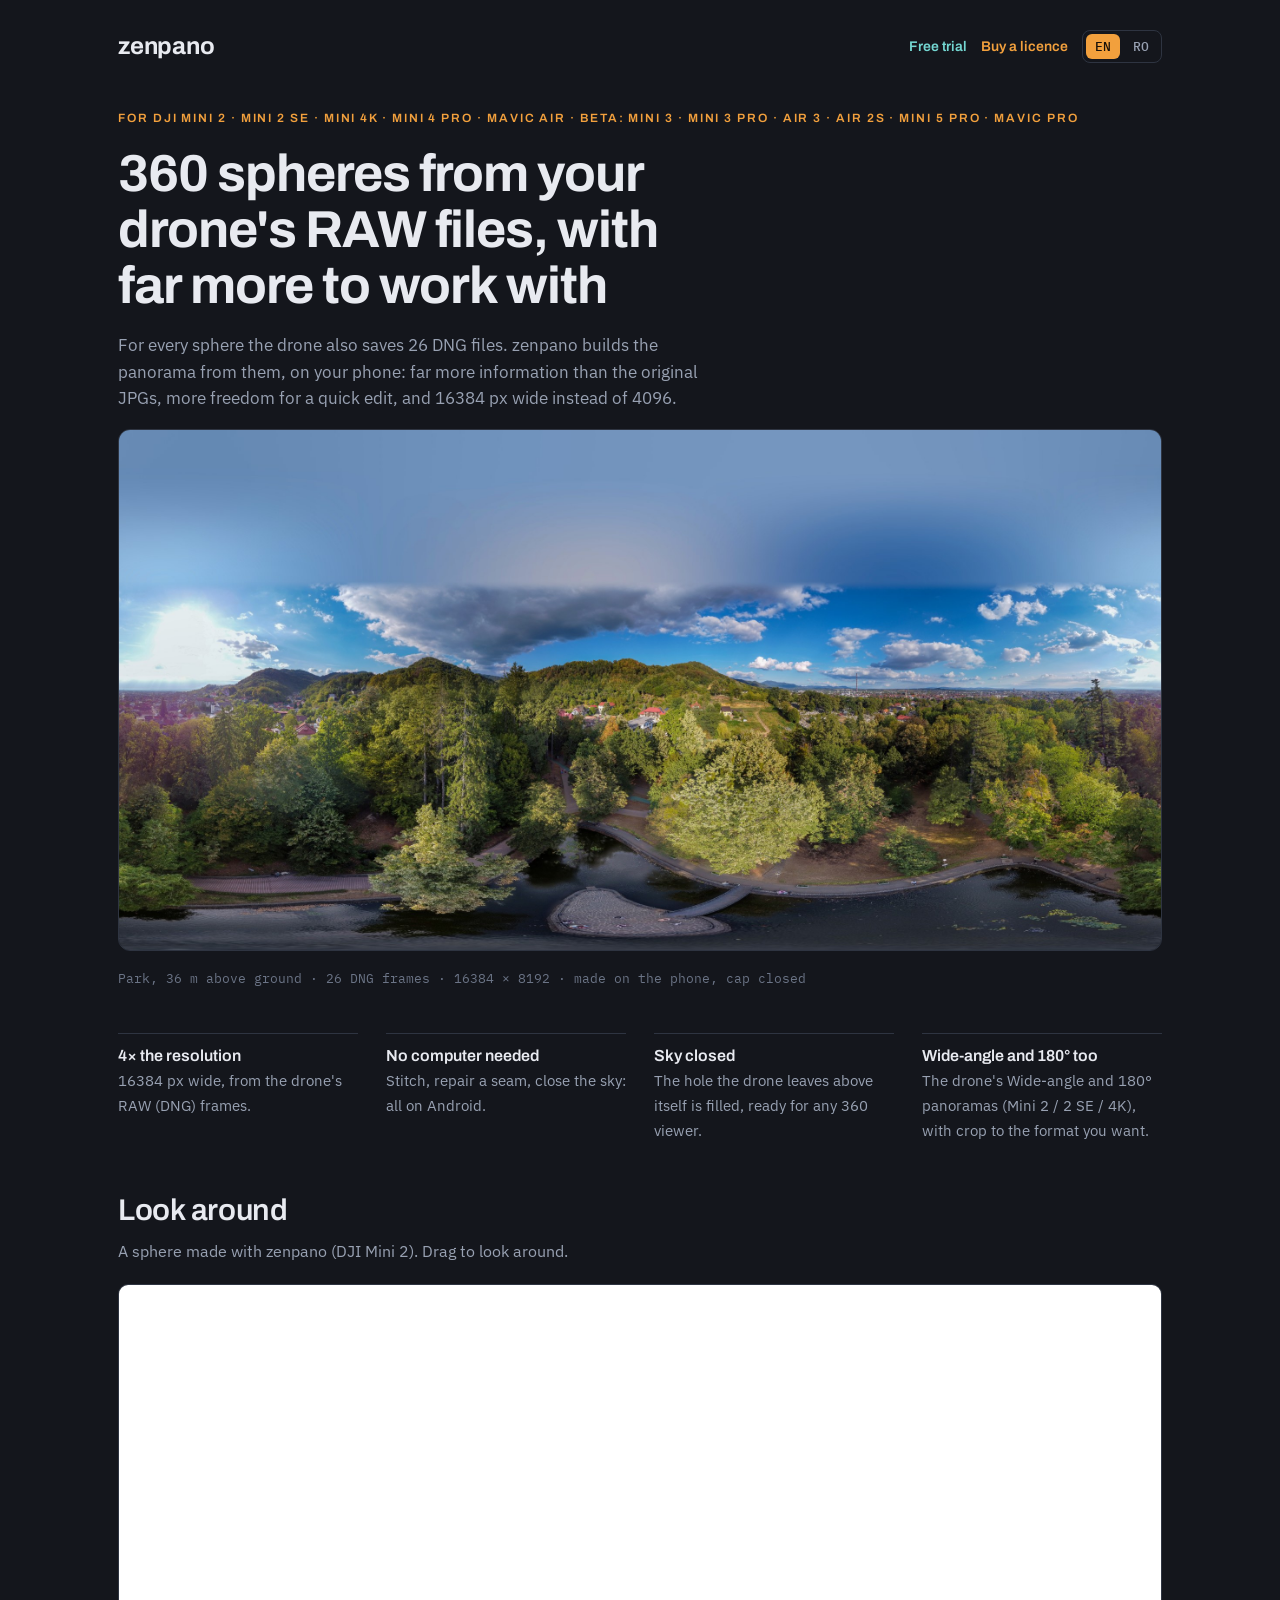
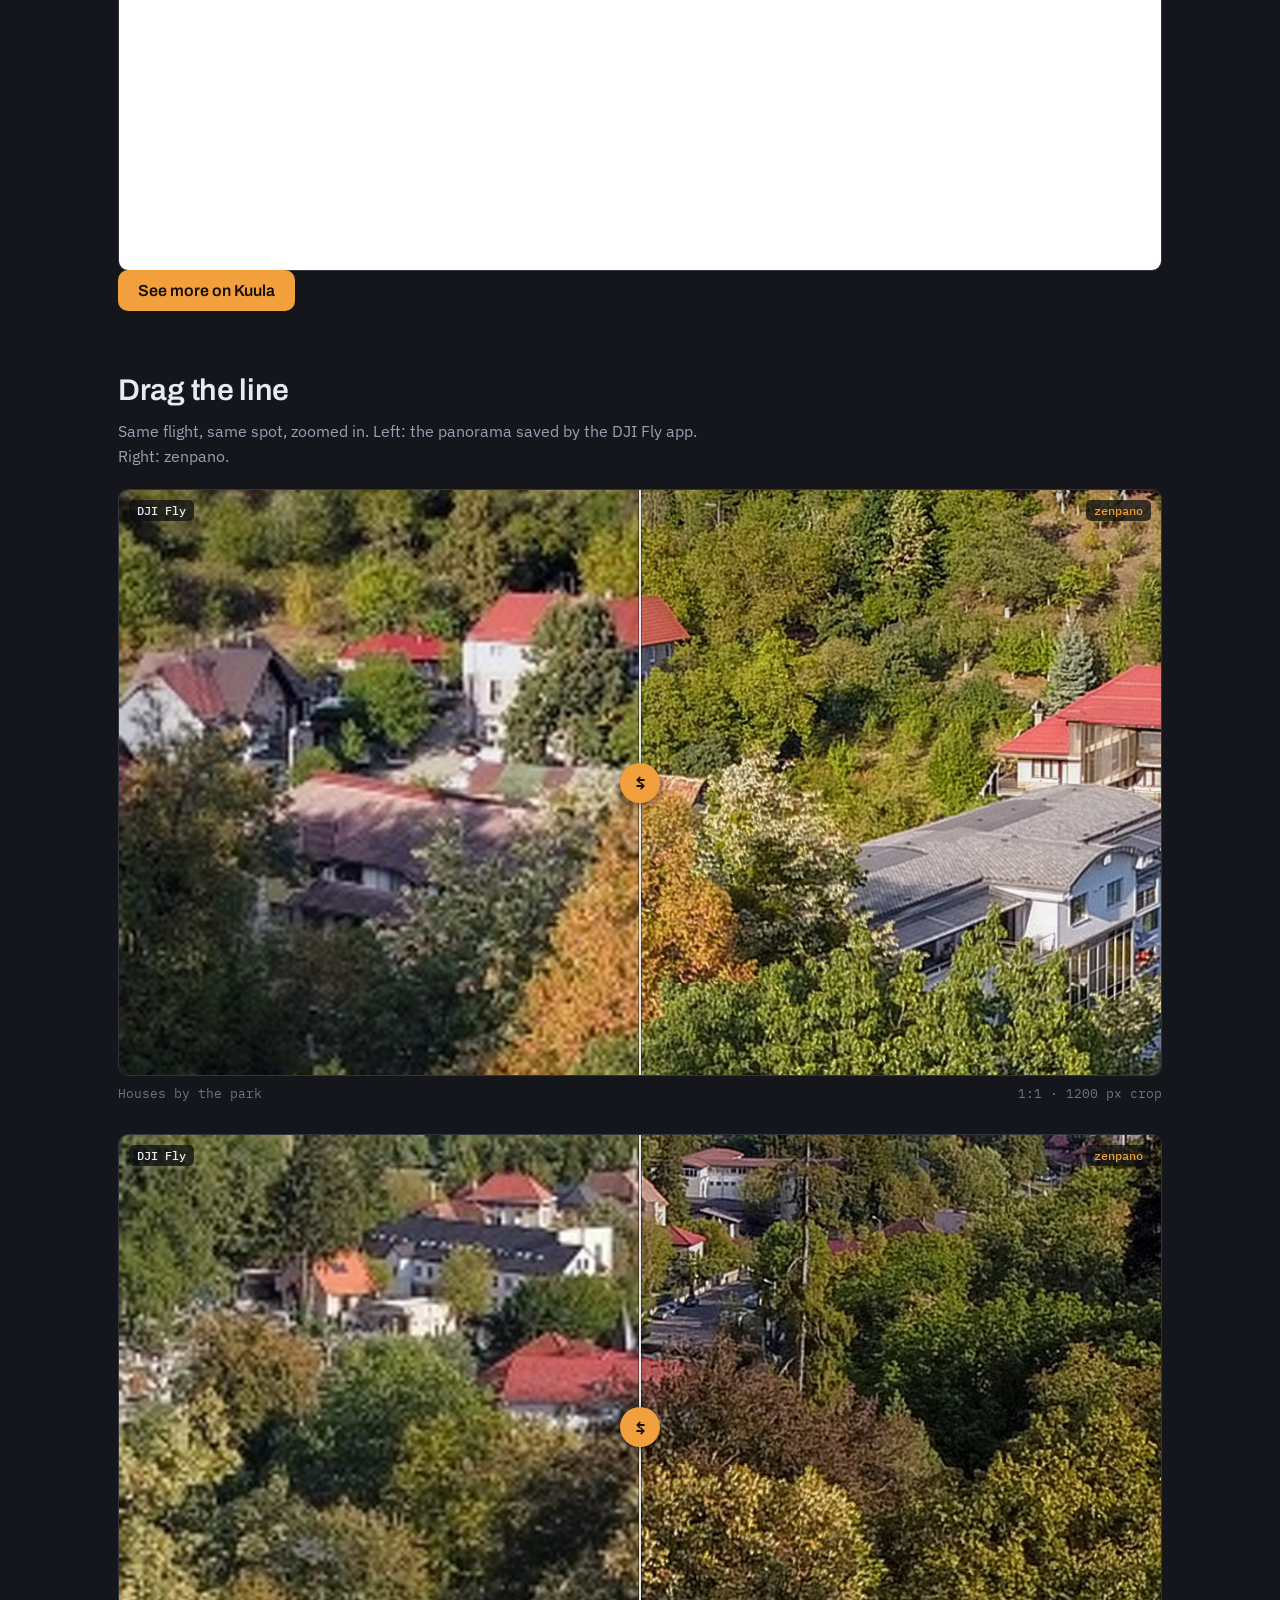
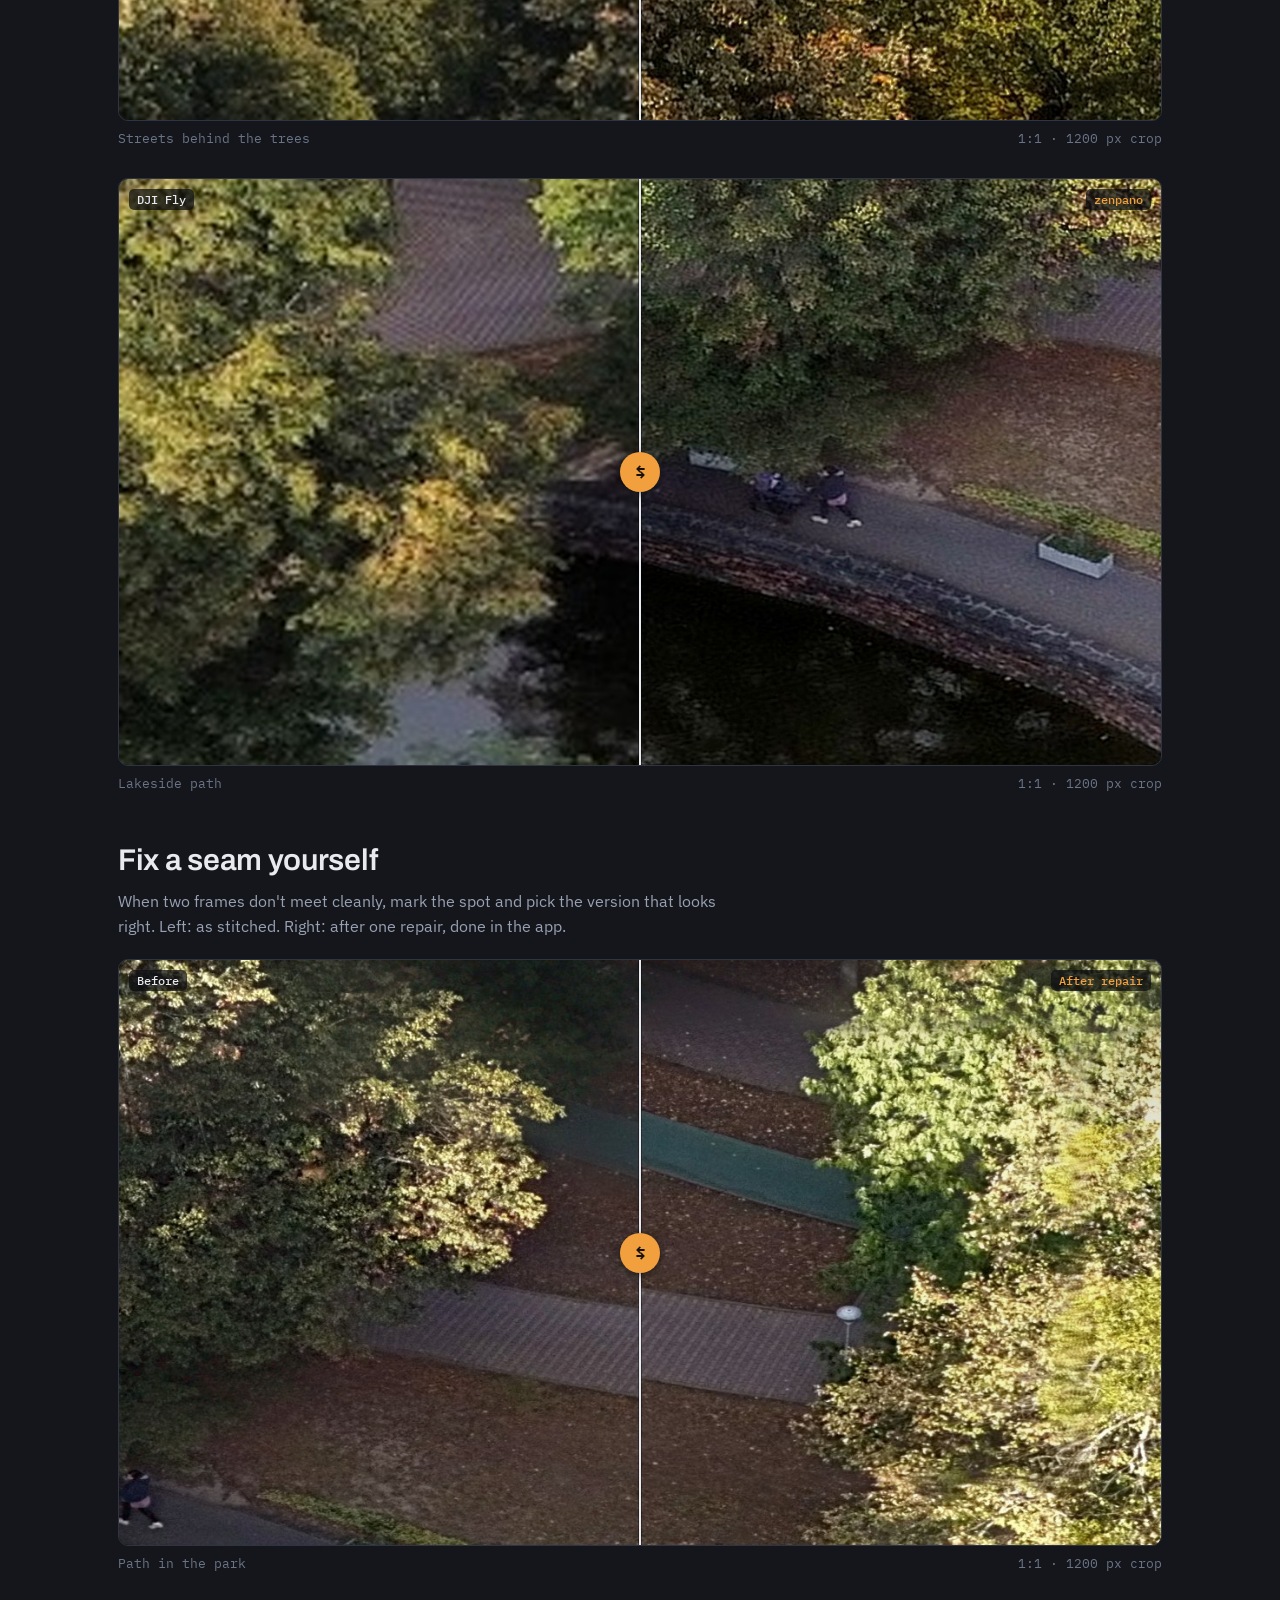
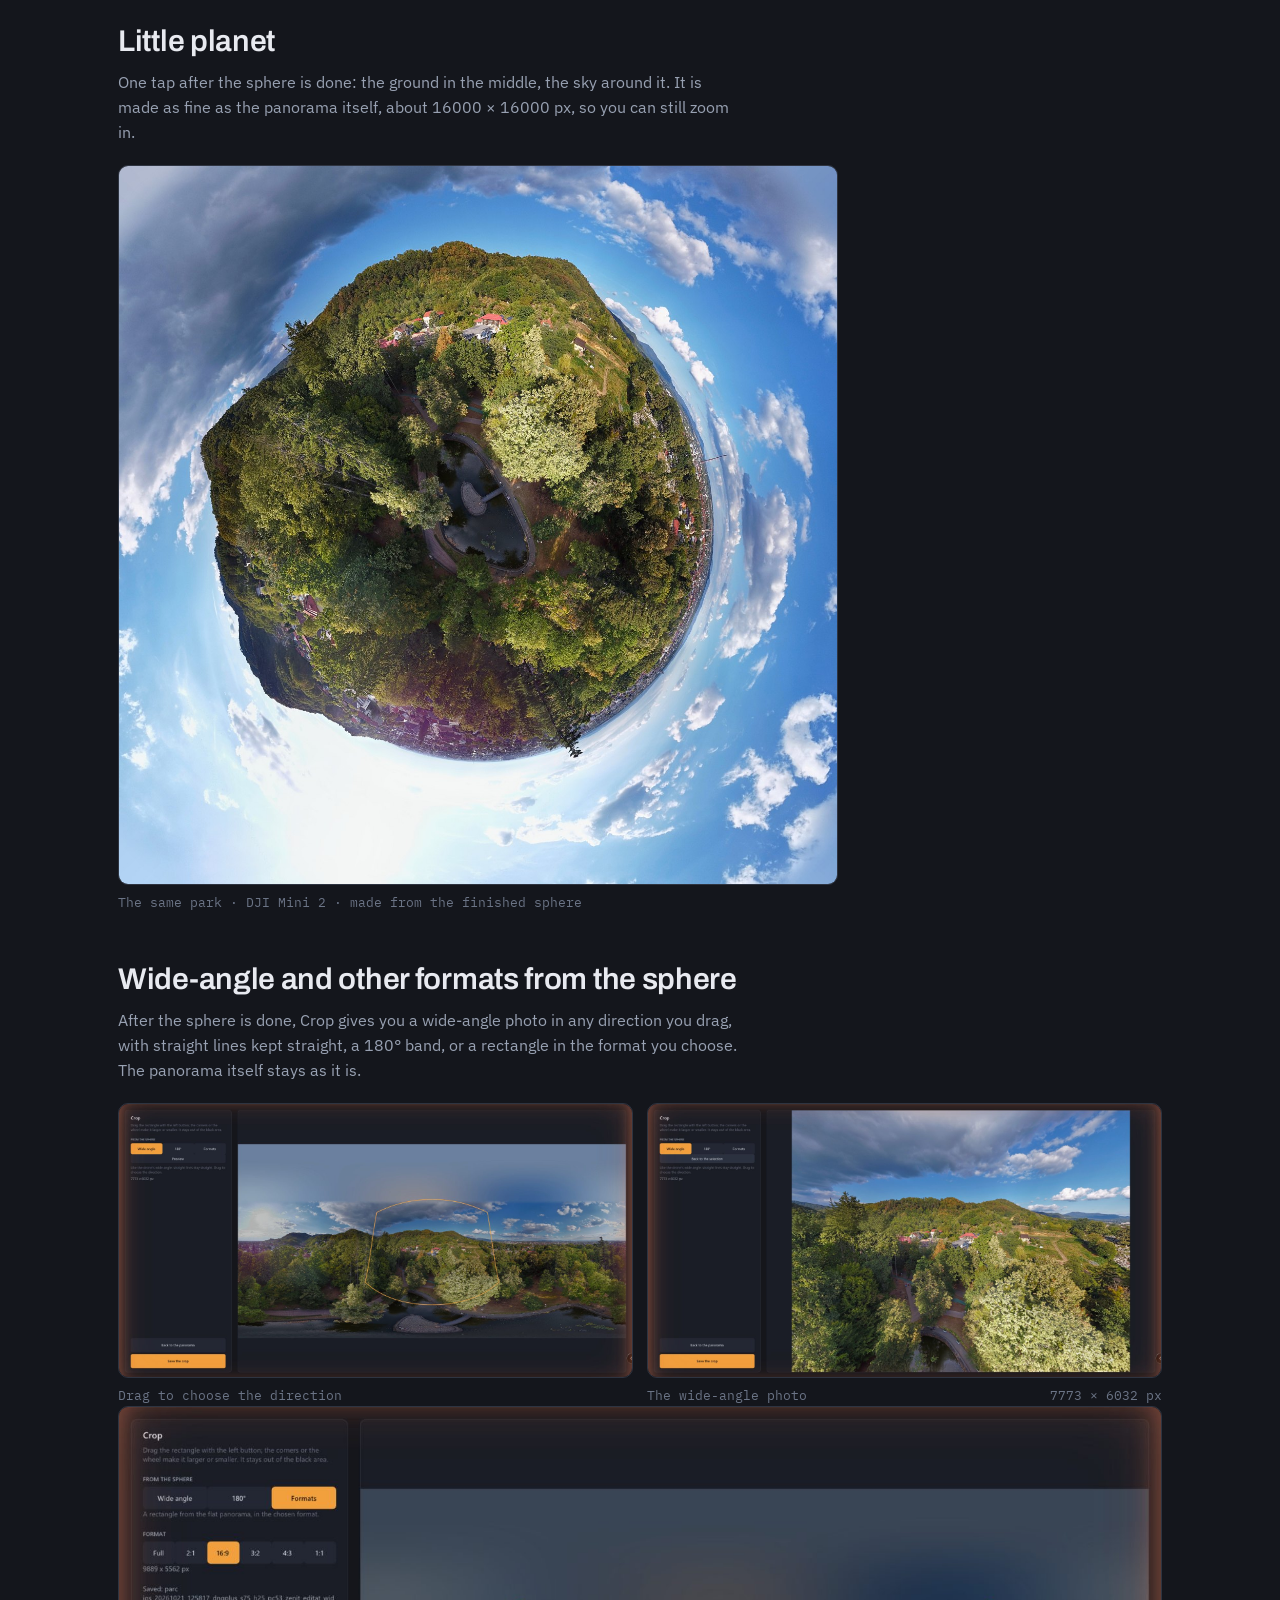
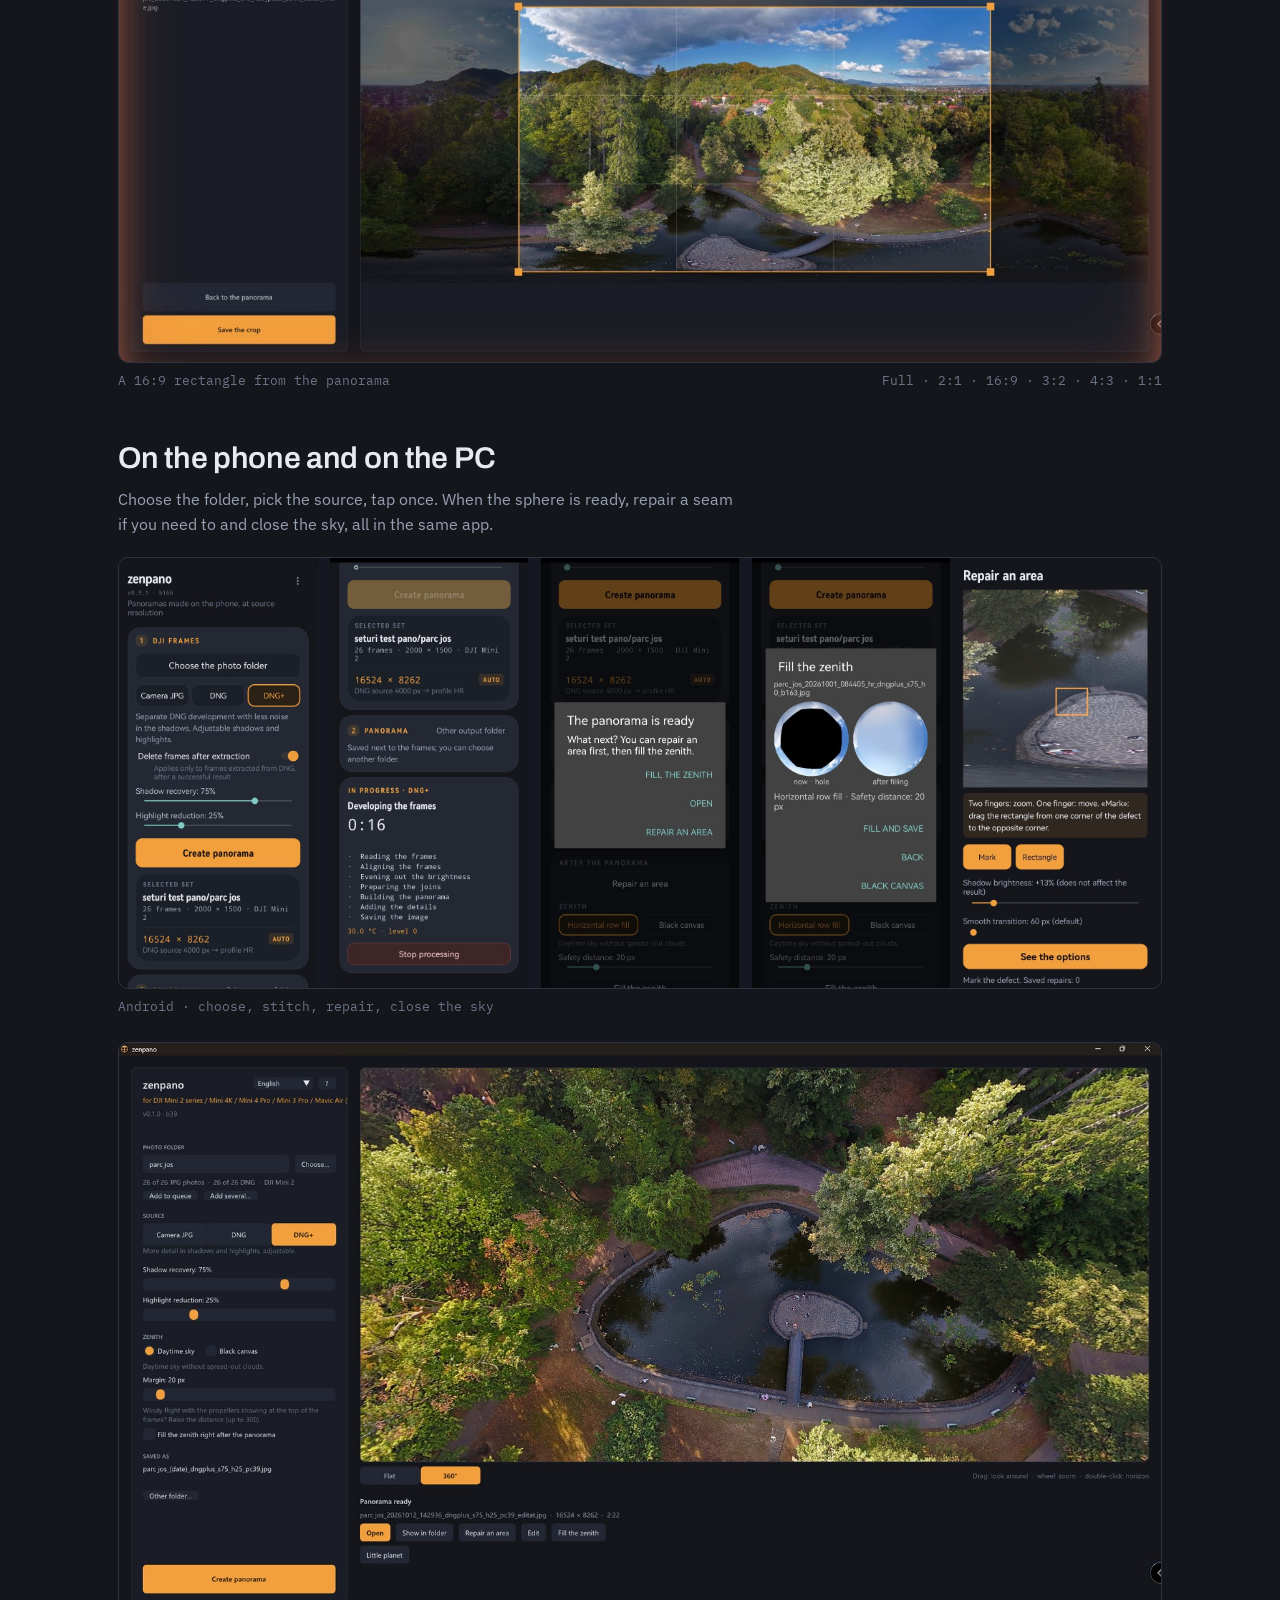
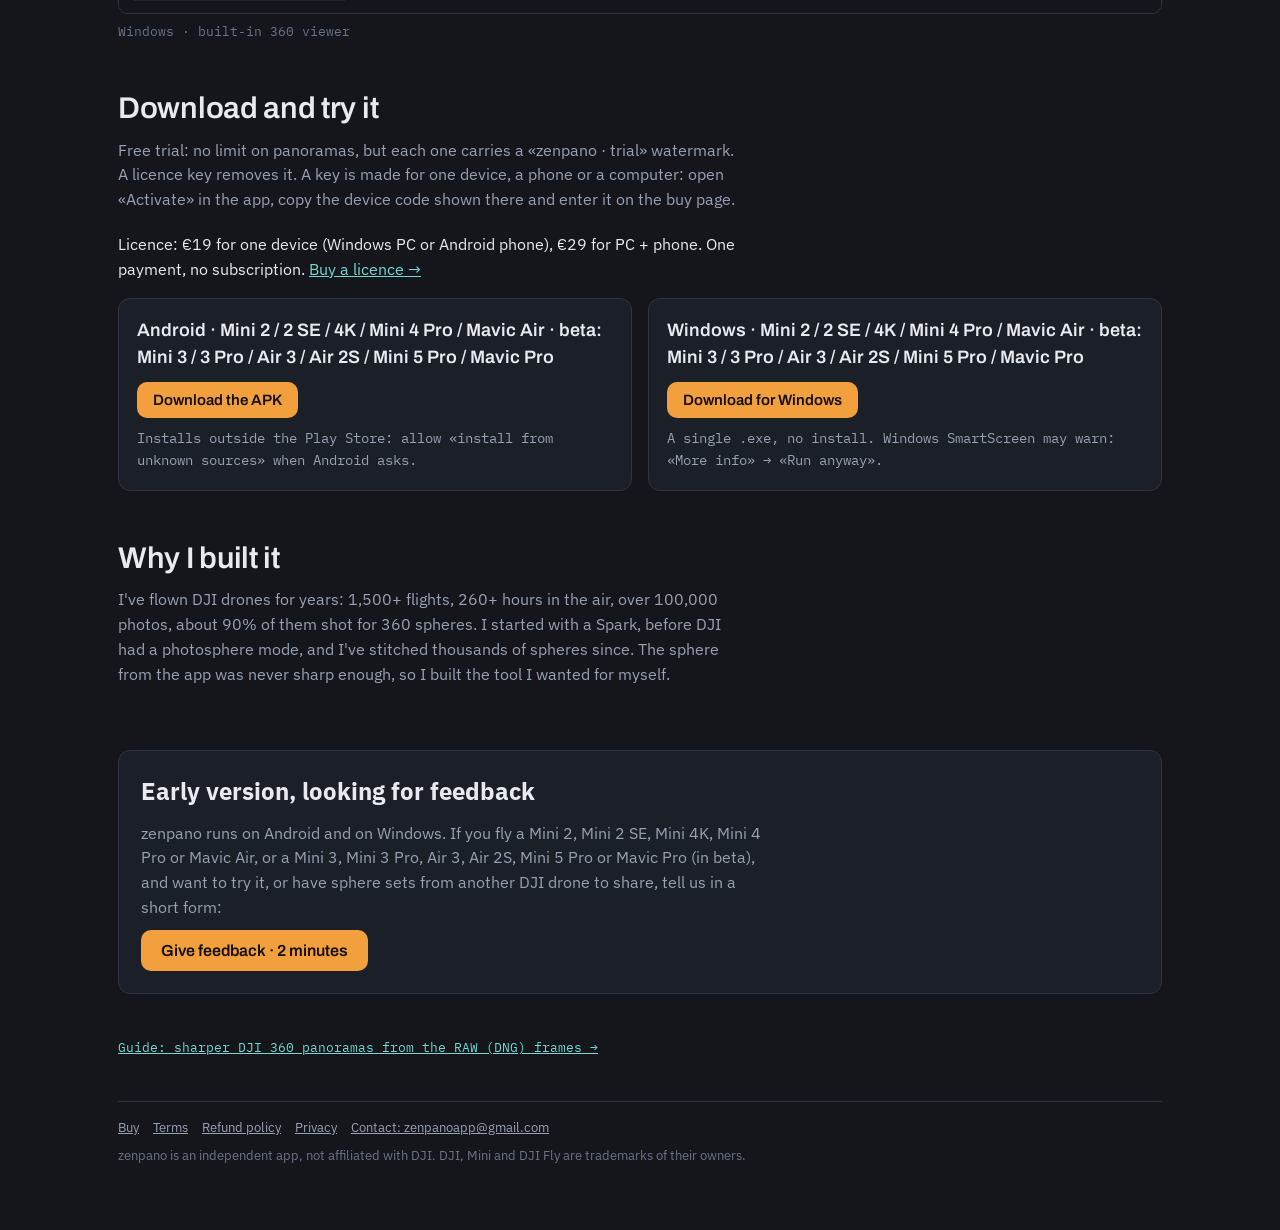
==== index.html @ 8d576c33 "Contact address: zenpanoapp@gmail.com Co-Authored-By: Claude Opus 5.5 <noreply@anthropic.com>" ====
<!doctype html>
<html lang="en">
<head>
<meta charset="utf-8">
<meta name="viewport" content="width=device-width,initial-scale=1">
<meta name="description" content="zenpano: 360 panoramas from DJI Mini 2, Mini 4K, Mini 4 Pro, Mavic Air, Mini 3 Pro, Air 3, Air 2S, Mini 5 Pro and Mavic Pro photos (JPG or RAW DNG), on Android and Windows.">
<title>zenpano · DJI 360 panoramas from RAW (DNG) files, on Android and Windows</title>
<link rel="canonical" href="https://sebip.github.io/zenpano/">
<meta property="og:title" content="zenpano: 360 panoramas from your DJI drone's RAW files">
<meta property="og:description" content="360 panoramas from DJI Mini 2, Mini 4K, Mini 4 Pro, Mavic Air, Mini 3 Pro, Air 3, Air 2S, Mini 5 Pro and Mavic Pro photos (JPG or RAW DNG), on Android and Windows.">
<meta property="og:image" content="https://sebip.github.io/zenpano/img/pano.jpg">
<meta property="og:type" content="website">
<link rel="stylesheet" href="https://fonts.googleapis.com/css2?family=Archivo:wght@500;600;700&family=IBM+Plex+Mono:wght@400;500&family=IBM+Plex+Sans:wght@400;500;600&display=swap">
<style>
  /* Layout: one column, the panorama as the opener, then three drag-to-compare crops; same dusk palette as the app. */
  :root{
    color-scheme: dark;
    --ground:#14161c; --surface:#1b1f27; --line:#2e3441;
    --text:#e8eaf0; --dim:#98a1b2; --faint:#6b7486;
    --accent:#f2a03d; --teal:#74d7d2;
    --display:"Archivo","Helvetica Neue",Arial,sans-serif;
    --ui:"IBM Plex Sans",system-ui,-apple-system,sans-serif;
    --mono:"IBM Plex Mono",ui-monospace,Consolas,monospace;
  }
  *{box-sizing:border-box}
  body{background:var(--ground); color:var(--text); font-family:var(--ui); font-size:16px; line-height:1.55; margin:0}
  .wrap{max-width:1080px; margin:0 auto; padding-inline:18px; padding-block:28px 64px; display:flex; flex-direction:column; gap:44px}
  header{display:flex; align-items:center; justify-content:space-between; gap:12px}
  .brand{font-family:var(--display); font-weight:700; font-size:24px; letter-spacing:-.01em}
  .lang{display:flex; gap:4px; border:1px solid var(--line); border-radius:8px; padding:3px}
  .lang button{background:none; border:0; color:var(--dim); font:500 13px var(--mono); padding:4px 9px; border-radius:6px; cursor:pointer}
  .lang button[aria-pressed="true"]{background:var(--accent); color:#171009}
  .lang button:focus-visible,.cmp:focus-visible{outline:2px solid var(--teal); outline-offset:2px}
  .hright{display:flex; align-items:center; gap:14px}
  .buylink{color:var(--accent); font:600 14px var(--display); text-decoration:none}
  .buylink:hover,.buylink:focus-visible{text-decoration:underline}
  .triallink{color:var(--teal); font:600 14px var(--display); text-decoration:none}
  .triallink:hover,.triallink:focus-visible{text-decoration:underline}
  .price-line{color:var(--text); margin:0 0 16px; max-width:62ch}
  footer nav{display:flex; gap:14px; flex-wrap:wrap; margin-bottom:8px}
  footer nav a{color:var(--dim)}

  .hero{display:flex; flex-direction:column; gap:18px}
  .kicker{font-family:var(--display); font-weight:600; font-size:12px; letter-spacing:.16em; text-transform:uppercase; color:var(--accent)}
  h1{font-family:var(--display); font-weight:700; font-size:clamp(30px,5.2vw,52px); line-height:1.08; letter-spacing:-.02em; margin:0; text-wrap:balance; max-width:20ch}
  .lede{color:var(--dim); font-size:17px; max-width:62ch; margin:0}
  .pano{border-radius:12px; overflow:hidden; border:1px solid var(--line); aspect-ratio:2/1; max-width:100%; background:var(--surface)}
  .pano img{display:block; width:100%; height:100%; object-fit:cover}
  .cap{font-family:var(--mono); font-size:12.5px; color:var(--faint); margin:0}

  .facts{display:grid; grid-template-columns:repeat(auto-fit,minmax(200px,1fr)); gap:14px 28px}
  .fact{border-top:1px solid var(--line); padding-top:10px; min-width:0}
  .fact b{display:block; font-family:var(--display); font-weight:600; font-size:16px}
  .fact span{color:var(--dim); font-size:14.5px}

  section h2{font-family:var(--display); font-weight:600; font-size:clamp(22px,3.2vw,30px); margin:0 0 6px; letter-spacing:-.01em; text-wrap:balance}
  section > p{color:var(--dim); margin:0 0 20px; max-width:62ch}
  .list{display:flex; flex-direction:column; gap:30px}
  figure{margin:0; display:flex; flex-direction:column; gap:8px}

  /* drag-to-compare: zenpano sits on top and is clipped from the left edge to the handle */
  .cmp{position:relative; aspect-ratio:16/9; max-width:100%; border-radius:10px; overflow:hidden; border:1px solid var(--line);
       touch-action:pan-y; user-select:none; cursor:ew-resize; --x:50%}
  .cmp img{position:absolute; inset:0; width:100%; height:100%; object-fit:cover; pointer-events:none}
  .cmp .top{clip-path:inset(0 0 0 var(--x))}
  .cmp .bar{position:absolute; top:0; bottom:0; left:var(--x); width:2px; margin-left:-1px; background:var(--text); box-shadow:0 0 0 1px rgba(0,0,0,.35)}
  .cmp .knob{position:absolute; top:50%; left:var(--x); width:40px; height:40px; margin:-20px 0 0 -20px; border-radius:50%;
             background:var(--accent); color:#171009; display:grid; place-items:center; font:700 15px var(--mono); box-shadow:0 2px 10px rgba(0,0,0,.5)}
  .tag{position:absolute; top:10px; font:500 12px var(--mono); padding:3px 8px; border-radius:5px; background:rgba(12,13,17,.72); color:var(--text)}
  .tag.l{left:10px} .tag.r{right:10px; color:var(--accent)}
  .shots{display:flex; flex-direction:column; gap:26px}
  .shot{display:block; width:100%; max-width:100%; border-radius:10px; border:1px solid var(--line); background:var(--surface)}
  .shot.planet{max-width:min(100%,720px); height:auto; aspect-ratio:1/1}
  .pair{display:grid; grid-template-columns:repeat(auto-fit,minmax(min(100%,340px),1fr)); gap:14px}
  .pair figure{min-width:0}
  .shot.crop{height:auto}
  figcaption{display:flex; justify-content:space-between; gap:12px; flex-wrap:wrap; font-family:var(--mono); font-size:12.5px; color:var(--faint)}

  .cta{border:1px solid var(--line); border-radius:12px; padding:22px; display:flex; flex-direction:column; gap:10px; background:var(--surface)}
  .cta h2{margin:0}
  .kframe{width:100%; aspect-ratio:16/9; border:1px solid var(--line); border-radius:10px; background:var(--surface)}
  .dl{display:grid; grid-template-columns:repeat(auto-fit,minmax(230px,1fr)); gap:16px; margin-top:4px}
  .dlcard{border:1px solid var(--line); border-radius:12px; padding:18px; background:var(--surface); display:flex; flex-direction:column; gap:10px; min-width:0}
  .dlcard h3{font-family:var(--display); font-weight:600; font-size:18px; margin:0}
  .dlcard p{margin:0; color:var(--dim); font-size:14px}
  .dlcard .btn{font-size:15px; padding:10px 16px}
  .warn{color:var(--faint); font-size:12.5px; font-family:var(--mono)}
  .cta p{margin:0; color:var(--dim); max-width:62ch}
  .btn{align-self:flex-start; background:var(--accent); color:#171009; font:600 16px var(--display); text-decoration:none; padding:12px 20px; border-radius:10px}
  .btn:focus-visible{outline:2px solid var(--teal); outline-offset:2px}
  footer{color:var(--faint); font-size:13px; border-top:1px solid var(--line); padding-top:16px}
  @media (prefers-reduced-motion:no-preference){ .cmp .bar,.cmp .knob,.cmp .top{transition:none} }
</style>
</head>
<body>

<div class="wrap">
  <header>
    <div class="brand">zenpano</div>
    <div class="hright">
      <a class="triallink" href="#download" data-t="ntrial">Free trial</a>
      <a class="buylink" href="buy.html" data-t="nbuy">Buy a licence</a>
      <div class="lang" role="group" aria-label="Language">
        <button type="button" id="lang-en" data-lang="en" aria-pressed="true">EN</button>
        <button type="button" id="lang-ro" data-lang="ro" aria-pressed="false">RO</button>
      </div>
    </div>
  </header>

  <div class="hero">
    <div class="kicker" data-t="kicker">For DJI Mini 2 · Mini 2 SE · Mini 4K · Mini 4 Pro · Mavic Air · beta: Mini 3 · Mini 3 Pro · Air 3 · Air 2S · Mini 5 Pro · Mavic Pro</div>
    <h1 data-t="h1">360 spheres from your drone's RAW files, with far more to work with</h1>
    <p class="lede" data-t="lede">For every sphere the drone also saves 26 DNG files. zenpano builds the panorama from them, on your phone: far more information than the original JPGs, more freedom for a quick edit, and 16384 px wide instead of 4096.</p>
    <div class="pano"><img src="img/pano.jpg" alt="360 panorama of a park with a lake, taken at 36 m, sky closed above"></div>
    <p class="cap" data-t="cap1">Park, 36 m above ground · 26 DNG frames · 16384 × 8192 · made on the phone, cap closed</p>
  </div>

  <div class="facts">
    <div class="fact"><b data-t="f1h">4× the resolution</b><span data-t="f1">16384 px wide, from the drone's RAW (DNG) frames.</span></div>
    <div class="fact"><b data-t="f2h">No computer needed</b><span data-t="f2">Stitch, repair a seam, close the sky: all on Android.</span></div>
    <div class="fact"><b data-t="f3h">Sky closed</b><span data-t="f3">The hole the drone leaves above itself is filled, ready for any 360 viewer.</span></div>
    <div class="fact"><b data-t="f4h">Wide-angle and 180° too</b><span data-t="f4">The drone's Wide-angle and 180° panoramas (Mini 2 / 2 SE / 4K), with crop to the format you want.</span></div>
  </div>

  <section id="look">
    <h2 data-t="kh">Look around</h2>
    <p data-t="kp">A sphere made with zenpano (DJI Mini 2). Drag to look around.</p>
    <iframe class="kframe" src="https://kuula.co/share/L8CmS" title="zenpano sphere on Kuula" loading="lazy" allow="fullscreen; accelerometer; gyroscope; xr-spatial-tracking" allowfullscreen></iframe>
    <p><a class="btn" href="https://kuula.co/profile/Zenpano" target="_blank" rel="noopener" data-t="kb">See more on Kuula</a></p>
  </section>

  <section>
    <h2 data-t="h2">Drag the line</h2>
    <p data-t="p2">Same flight, same spot, zoomed in. Left: the panorama saved by the DJI Fly app. Right: zenpano.</p>
    <div class="list">
      <figure>
        <div class="cmp" tabindex="0" role="slider" aria-label="Compare: houses" aria-valuemin="0" aria-valuemax="100" aria-valuenow="50">
          <img src="img/case_fly.jpg" alt="Houses by the park in the DJI Fly panorama, soft when zoomed">
          <img class="top" src="img/case_zen.jpg" alt="The same houses in zenpano, roof tiles and windows sharp">
          <span class="tag l">DJI Fly</span><span class="tag r">zenpano</span>
          <div class="bar"></div><div class="knob">⇆</div>
        </div>
        <figcaption><span data-t="c1">Houses by the park</span><span>1:1 · 1200 px crop</span></figcaption>
      </figure>
      <figure>
        <div class="cmp" tabindex="0" role="slider" aria-label="Compare: town" aria-valuemin="0" aria-valuemax="100" aria-valuenow="50">
          <img src="img/oras_fly.jpg" alt="Town and trees in the DJI Fly panorama">
          <img class="top" src="img/oras_zen.jpg" alt="The same town in zenpano, with streets and cars visible">
          <span class="tag l">DJI Fly</span><span class="tag r">zenpano</span>
          <div class="bar"></div><div class="knob">⇆</div>
        </div>
        <figcaption><span data-t="c2">Streets behind the trees</span><span>1:1 · 1200 px crop</span></figcaption>
      </figure>
      <figure>
        <div class="cmp" tabindex="0" role="slider" aria-label="Compare: lake" aria-valuemin="0" aria-valuemax="100" aria-valuenow="50">
          <img src="img/lac_fly.jpg" alt="Lakeside path in the DJI Fly panorama, people blurred">
          <img class="top" src="img/lac_zen.jpg" alt="The same path in zenpano, two people and a bench clearly visible">
          <span class="tag l">DJI Fly</span><span class="tag r">zenpano</span>
          <div class="bar"></div><div class="knob">⇆</div>
        </div>
        <figcaption><span data-t="c3">Lakeside path</span><span>1:1 · 1200 px crop</span></figcaption>
      </figure>
    </div>
  </section>

  <section>
    <h2 data-t="rh">Fix a seam yourself</h2>
    <p data-t="rp">When two frames don't meet cleanly, mark the spot and pick the version that looks right. Left: as stitched. Right: after one repair, done in the app.</p>
    <div class="list">
      <figure>
        <div class="cmp" tabindex="0" role="slider" aria-label="Compare: repaired seam" aria-valuemin="0" aria-valuemax="100" aria-valuenow="50">
          <img src="img/alee_inainte.jpg" alt="A paved path in the park, broken where two frames meet">
          <img class="top" src="img/alee_reparat.jpg" alt="The same path after the repair, continuous">
          <span class="tag l" data-t="tb">Before</span><span class="tag r" data-t="ta">After repair</span>
          <div class="bar"></div><div class="knob">⇆</div>
        </div>
        <figcaption><span data-t="c4">Path in the park</span><span>1:1 · 1200 px crop</span></figcaption>
      </figure>
    </div>
  </section>

  <section>
    <h2 data-t="ph">Little planet</h2>
    <p data-t="pp">One tap after the sphere is done: the ground in the middle, the sky around it. It is made as fine as the panorama itself, about 16000 × 16000 px, so you can still zoom in.</p>
    <figure>
      <img class="shot planet" src="img/planeta.jpg" width="1400" height="1400" loading="lazy" alt="A little planet made from a 360 sphere: a park with a small lake in the middle, trees and houses around it and the sky on the outside">
      <figcaption><span data-t="pc">The same park · DJI Mini 2 · made from the finished sphere</span></figcaption>
    </figure>
  </section>

  <section>
    <h2 data-t="ch">Wide-angle and other formats from the sphere</h2>
    <p data-t="cp">After the sphere is done, Crop gives you a wide-angle photo in any direction you drag, with straight lines kept straight, a 180° band, or a rectangle in the format you choose. The panorama itself stays as it is.</p>
    <div class="pair">
      <figure>
        <img class="shot crop" src="img/crop_wide_sphere.jpg" width="1600" height="853" loading="lazy" alt="zenpano Crop window: the park sphere with an orange outline showing the wide-angle view to be cut">
        <figcaption><span data-t="cc1">Drag to choose the direction</span></figcaption>
      </figure>
      <figure>
        <img class="shot crop" src="img/crop_wide_result.jpg" width="1600" height="853" loading="lazy" alt="The wide-angle preview: the park, the path and the houses on the hill as a straight-line photo">
        <figcaption><span data-t="cc2">The wide-angle photo</span><span>7773 × 6032 px</span></figcaption>
      </figure>
    </div>
    <figure>
      <img class="shot crop" src="img/crop_16x9.jpg" width="1600" height="853" loading="lazy" alt="zenpano Crop window with the 16:9 format selected and a rectangle over the park panorama">
      <figcaption><span data-t="cc3">A 16:9 rectangle from the panorama</span><span>Full · 2:1 · 16:9 · 3:2 · 4:3 · 1:1</span></figcaption>
    </figure>
  </section>

  <section>
    <h2 data-t="h3">On the phone and on the PC</h2>
    <p data-t="p3">Choose the folder, pick the source, tap once. When the sphere is ready, repair a seam if you need to and close the sky, all in the same app.</p>
    <div class="shots">
      <figure>
        <img class="shot" src="img/phone.jpg" alt="Five zenpano screens on an Android phone: choosing the set and DNG+ source, progress, the question after stitching, the zenith preview with two discs, repairing an area">
        <figcaption><span data-t="s1">Android · choose, stitch, repair, close the sky</span></figcaption>
      </figure>
      <figure>
        <img class="shot" src="img/pc.jpg" alt="zenpano on Windows: settings on the left, the finished panorama in a 360 viewer on the right, with buttons to open, repair, edit and fill the zenith">
        <figcaption><span data-t="s2">Windows · built-in 360 viewer</span></figcaption>
      </figure>
    </div>
  </section>

  <section id="download">
    <h2 data-t="dlh">Download and try it</h2>
    <p data-t="dlp">Free trial: no limit on panoramas, but each one carries a «zenpano · trial» watermark. A licence key removes it. A key is made for one device, a phone or a computer: open «Activate» in the app, copy the device code shown there and enter it on the buy page.</p>
    <p class="price-line"><span data-t="price">Licence: €19 for one device (Windows PC or Android phone), €29 for PC + phone. One payment, no subscription.</span> <a href="buy.html" style="color:var(--teal)" data-t="pricel">Buy a licence →</a></p>
    <div class="dl">
      <div class="dlcard">
        <h3 data-t="dlan">Android · Mini 2 / 2 SE / 4K / Mini 4 Pro / Mavic Air · beta: Mini 3 / 3 Pro / Air 3 / Air 2S / Mini 5 Pro / Mavic Pro</h3>
        <a class="btn" href="https://github.com/sebip/zenpano/releases/latest" target="_blank" rel="noopener" data-t="dlab">Download the APK</a>
        <p class="warn" data-t="dlaw">Installs outside the Play Store: allow «install from unknown sources» when Android asks.</p>
      </div>
      <div class="dlcard">
        <h3 data-t="dlwn">Windows · Mini 2 / 2 SE / 4K / Mini 4 Pro / Mavic Air · beta: Mini 3 / 3 Pro / Air 3 / Air 2S / Mini 5 Pro / Mavic Pro</h3>
        <a class="btn" href="https://github.com/sebip/zenpano/releases/latest" target="_blank" rel="noopener" data-t="dlwb">Download for Windows</a>
        <p class="warn" data-t="dlww">A single .exe, no install. Windows SmartScreen may warn: «More info» → «Run anyway».</p>
      </div>
    </div>
  </section>

  <section id="about">
    <h2 data-t="abh">Why I built it</h2>
    <p data-t="abp">I've flown DJI drones for years: 1,500+ flights, 260+ hours in the air, over 100,000 photos, about 90% of them shot for 360 spheres. I started with a Spark, before DJI had a photosphere mode, and I've stitched thousands of spheres since. The sphere from the app was never sharp enough, so I built the tool I wanted for myself.</p>
  </section>

  <div class="cta">
    <h2 data-t="ctah">Early version, looking for feedback</h2>
    <p data-t="ctap">zenpano runs on Android and on Windows. If you fly a Mini 2, Mini 2 SE, Mini 4K, Mini 4 Pro or Mavic Air, or a Mini 3, Mini 3 Pro, Air 3, Air 2S, Mini 5 Pro or Mavic Pro (in beta), and want to try it, or have sphere sets from another DJI drone to share, tell us in a short form:</p>
    <a class="btn" href="https://forms.gle/qC6SapdYGAaqwaTi8" target="_blank" rel="noopener" data-t="btn">Give feedback · 2 minutes</a>
  </div>

  <p class="cap"><a href="dji-360-panorama.html" style="color:var(--teal)">Guide: sharper DJI 360 panoramas from the RAW (DNG) frames →</a></p>
  <footer>
    <nav aria-label="Footer">
      <a href="buy.html" data-t="nbuy2">Buy</a><a href="terms.html" data-t="nterms">Terms</a><a href="refund.html" data-t="nref">Refund policy</a><a href="privacy.html" data-t="npriv">Privacy</a><a class="zp-mail" href="#" data-u="zenpanoapp" data-d="gmail.com"><span data-t="ncontact">Contact</span>: <span class="zp-addr">zenpanoapp (at) gmail.com</span></a>
    </nav>
    <span data-t="foot">zenpano is an independent app, not affiliated with DJI. DJI, Mini and DJI Fly are trademarks of their owners.</span>
  </footer>
</div>

<script>
  // drag-to-compare
  document.querySelectorAll('.cmp').forEach(function (el) {
    function set(p) {
      p = Math.max(0, Math.min(100, p));
      el.style.setProperty('--x', p + '%');
      el.setAttribute('aria-valuenow', Math.round(p));
    }
    function fromEvent(e) { var r = el.getBoundingClientRect(); set((e.clientX - r.left) / r.width * 100); }
    var drag = false;
    el.addEventListener('pointerdown', function (e) { drag = true; el.setPointerCapture(e.pointerId); fromEvent(e); });
    el.addEventListener('pointermove', function (e) { if (drag) fromEvent(e); });
    el.addEventListener('pointerup', function () { drag = false; });
    el.addEventListener('pointercancel', function () { drag = false; });
    el.addEventListener('keydown', function (e) {
      var v = parseFloat(el.getAttribute('aria-valuenow'));
      if (e.key === 'ArrowLeft') { set(v - 5); e.preventDefault(); }
      if (e.key === 'ArrowRight') { set(v + 5); e.preventDefault(); }
    });
  });

  // language
  var RO = {
    kicker: 'Pentru DJI Mini 2 · Mini 2 SE · Mini 4K · Mini 4 Pro · Mavic Air · în beta: Mini 3 · Mini 3 Pro · Air 3 · Air 2S · Mini 5 Pro · Mavic Pro',
    h1: 'Sfere 360 din fișierele RAW ale dronei, cu mult mai mult material de lucru',
    lede: 'Pentru fiecare sferă, drona salvează și 26 de fișiere DNG. zenpano face panorama din ele, pe telefon: mult mai multă informație decât în JPG-urile originale, mai multă libertate la o editare rapidă, la 16384 px lățime în loc de 4096.',
    cap1: 'Parc, la 36 m · 26 de cadre DNG · 16384 × 8192 · făcută pe telefon, cu capacul închis',
    f1h: 'De 4 ori rezoluția', f1: '16384 px lățime, din cadrele RAW (DNG) ale dronei.',
    f2h: 'Fără calculator', f2: 'Lipire, reparare de cusături, cerul închis: totul pe Android.',
    f3h: 'Cerul închis', f3: 'Gaura lăsată de dronă deasupra ei se umple, gata pentru orice viewer 360.',
    f4h: 'Și unghi larg, și 180°', f4: 'Panoramele Unghi larg și 180° ale dronei (Mini 2 / 2 SE / 4K), decupate în formatul pe care îl vrei.',
    h2: 'Trage linia',
    p2: 'Același zbor, aceeași zonă, mărită. Stânga: panorama salvată de aplicația DJI Fly. Dreapta: zenpano.',
    h3: 'Pe telefon și pe PC',
    p3: 'Alegi folderul, sursa, apeși o dată. Când sfera e gata, repari o cusătură dacă e nevoie și închizi cerul, în aceeași aplicație.',
    s1: 'Android · alegi, lipești, repari, închizi cerul',
    s2: 'Windows · viewer 360 inclus',
    c1: 'Case lângă parc', c2: 'Străzi printre copaci', c3: 'Aleea de lângă lac',
    rh: 'Repari singur o cusătură',
    rp: 'Când două cadre nu se întâlnesc curat, marchezi locul și alegi varianta care arată bine. Stânga: cum a ieșit lipirea. Dreapta: după o reparație, făcută în aplicație.',
    tb: 'Înainte', ta: 'După reparație', c4: 'Aleea din parc',
    ph: 'Planetă mică',
    pp: 'O apăsare după ce sfera e gata: solul în mijloc, cerul în jur. Iese la finețea panoramei, circa 16000 × 16000 px, deci poți mări în continuare.',
    pc: 'Același parc · DJI Mini 2 · făcută din sfera terminată',
    ch: 'Unghi larg și alte formate din sferă',
    cp: 'După ce sfera e gata, Decupează îți dă o fotografie cu unghi larg în orice direcție tragi, cu liniile drepte păstrate drepte, o bandă de 180° sau un dreptunghi în formatul ales. Panorama rămâne neatinsă.',
    cc1: 'Tragi ca să alegi direcția', cc2: 'Fotografia cu unghi larg', cc3: 'Un dreptunghi 16:9 din panoramă',
    ctah: 'Versiune timpurie, caut păreri',
    ctap: 'zenpano merge pe Android și pe Windows. Dacă zbori cu Mini 2, Mini 2 SE, Mini 4K, Mini 4 Pro sau Mavic Air, ori cu Mini 3, Mini 3 Pro, Air 3, Air 2S, Mini 5 Pro sau Mavic Pro (în beta), și vrei să-l încerci, sau ai seturi de sferă de la altă dronă DJI, spune-ne într-un formular scurt:',
    btn: 'Spune-ne părerea · 2 minute',
    foot: 'zenpano este o aplicație independentă, fără legătură cu DJI. DJI, Mini și DJI Fly sunt mărci ale proprietarilor lor.',
    kh: 'Privește în jur',
    kp: 'O sferă făcută cu zenpano (DJI Mini 2). Trage ca să te uiți în jur.',
    kb: 'Vezi mai multe pe Kuula',
    abh: 'De ce l-am făcut',
    abp: 'Zbor cu drone DJI de ani de zile: peste 1.500 de zboruri, peste 260 de ore în aer, peste 100.000 de poze, cam 90% făcute pentru sfere 360. Am început cu un Spark, înainte ca DJI să aibă modul photosphere, și de atunci am lipit mii de sfere. Sfera din aplicație nu mi-a fost niciodată destul de clară, așa că am făcut unealta pe care o voiam pentru mine.',
    dlh: 'Descarcă și încearcă',
    dlp: 'Probă gratuită: fără limită de panorame, dar fiecare iese cu un watermark «zenpano · trial». O cheie de licență îl scoate. Cheia se face pentru un singur dispozitiv, telefon sau calculator: deschizi «Activează» în aplicație, copiezi codul dispozitivului afișat acolo și îl introduci pe pagina de cumpărare.',
    price: 'Licența: 19 € pentru un dispozitiv (PC cu Windows sau telefon Android), 29 € pentru PC + telefon. O singură plată, fără abonament.',
    pricel: 'Cumpără o licență →', nbuy: 'Cumpără o licență', ntrial: 'Probă gratuită',
    nbuy2: 'Cumpără', nterms: 'Termeni', nref: 'Politica de rambursare', npriv: 'Confidențialitate', ncontact: 'Contact',
    dlan: 'Android · Mini 2 / 2 SE / 4K / Mini 4 Pro / Mavic Air · beta: Mini 3 / 3 Pro / Air 3 / Air 2S / Mini 5 Pro / Mavic Pro', dlab: 'Descarcă APK-ul',
    dlaw: 'Se instalează din afara Play Store: permite «instalarea din surse necunoscute» când întreabă Android.',
    dlwn: 'Windows · Mini 2 / 2 SE / 4K / Mini 4 Pro / Mavic Air · beta: Mini 3 / 3 Pro / Air 3 / Air 2S / Mini 5 Pro / Mavic Pro', dlwb: 'Descarcă pentru Windows',
    dlww: 'Un singur .exe, fără instalare. Windows SmartScreen poate avertiza: «Mai multe informații» → «Rulează oricum».'
  };
  var EN = {};
  document.querySelectorAll('[data-t]').forEach(function (n) { EN[n.dataset.t] = n.textContent; });
  function lang(l) {
    var T = l === 'ro' ? RO : EN;
    document.querySelectorAll('[data-t]').forEach(function (n) { if (T[n.dataset.t]) n.textContent = T[n.dataset.t]; });
    document.documentElement.lang = l;
    document.querySelectorAll('.lang button').forEach(function (b) { b.setAttribute('aria-pressed', b.dataset.lang === l); });
    try { localStorage.setItem('zp-lang', l); } catch (e) {}
  }
  document.querySelectorAll('.lang button').forEach(function (b) { b.addEventListener('click', function () { lang(b.dataset.lang); }); });
  var start = 'en';
  try { start = localStorage.getItem('zp-lang') || ((navigator.language || '').slice(0, 2) === 'ro' ? 'ro' : 'en'); } catch (e) {}
  var h = (location.hash || '').slice(1).toLowerCase();
  if (h === 'ro' || h === 'en') start = h;
  if (start === 'ro') lang('ro');
</script>
<script src="mail.js" defer></script>
<script data-goatcounter="https://zenpano.goatcounter.com/count" async src="//gc.zgo.at/count.js"></script>
</body>
</html>
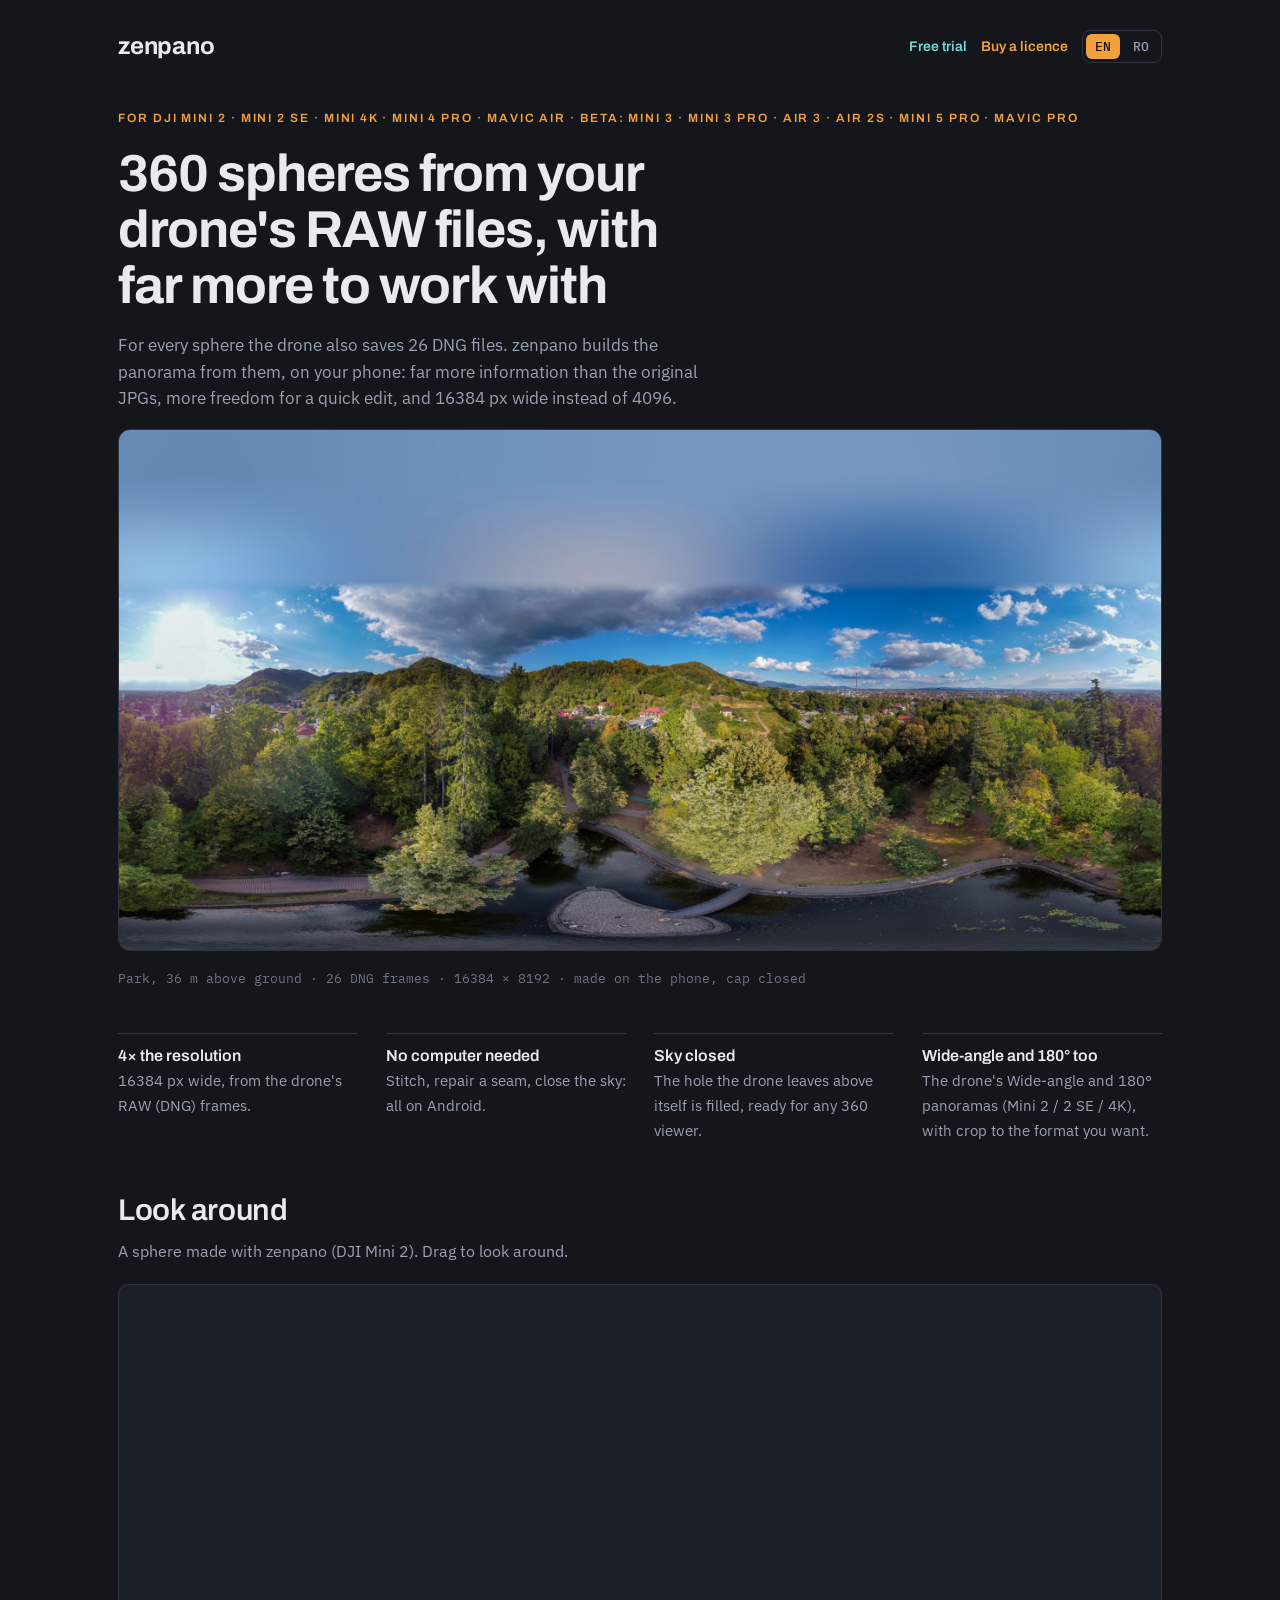
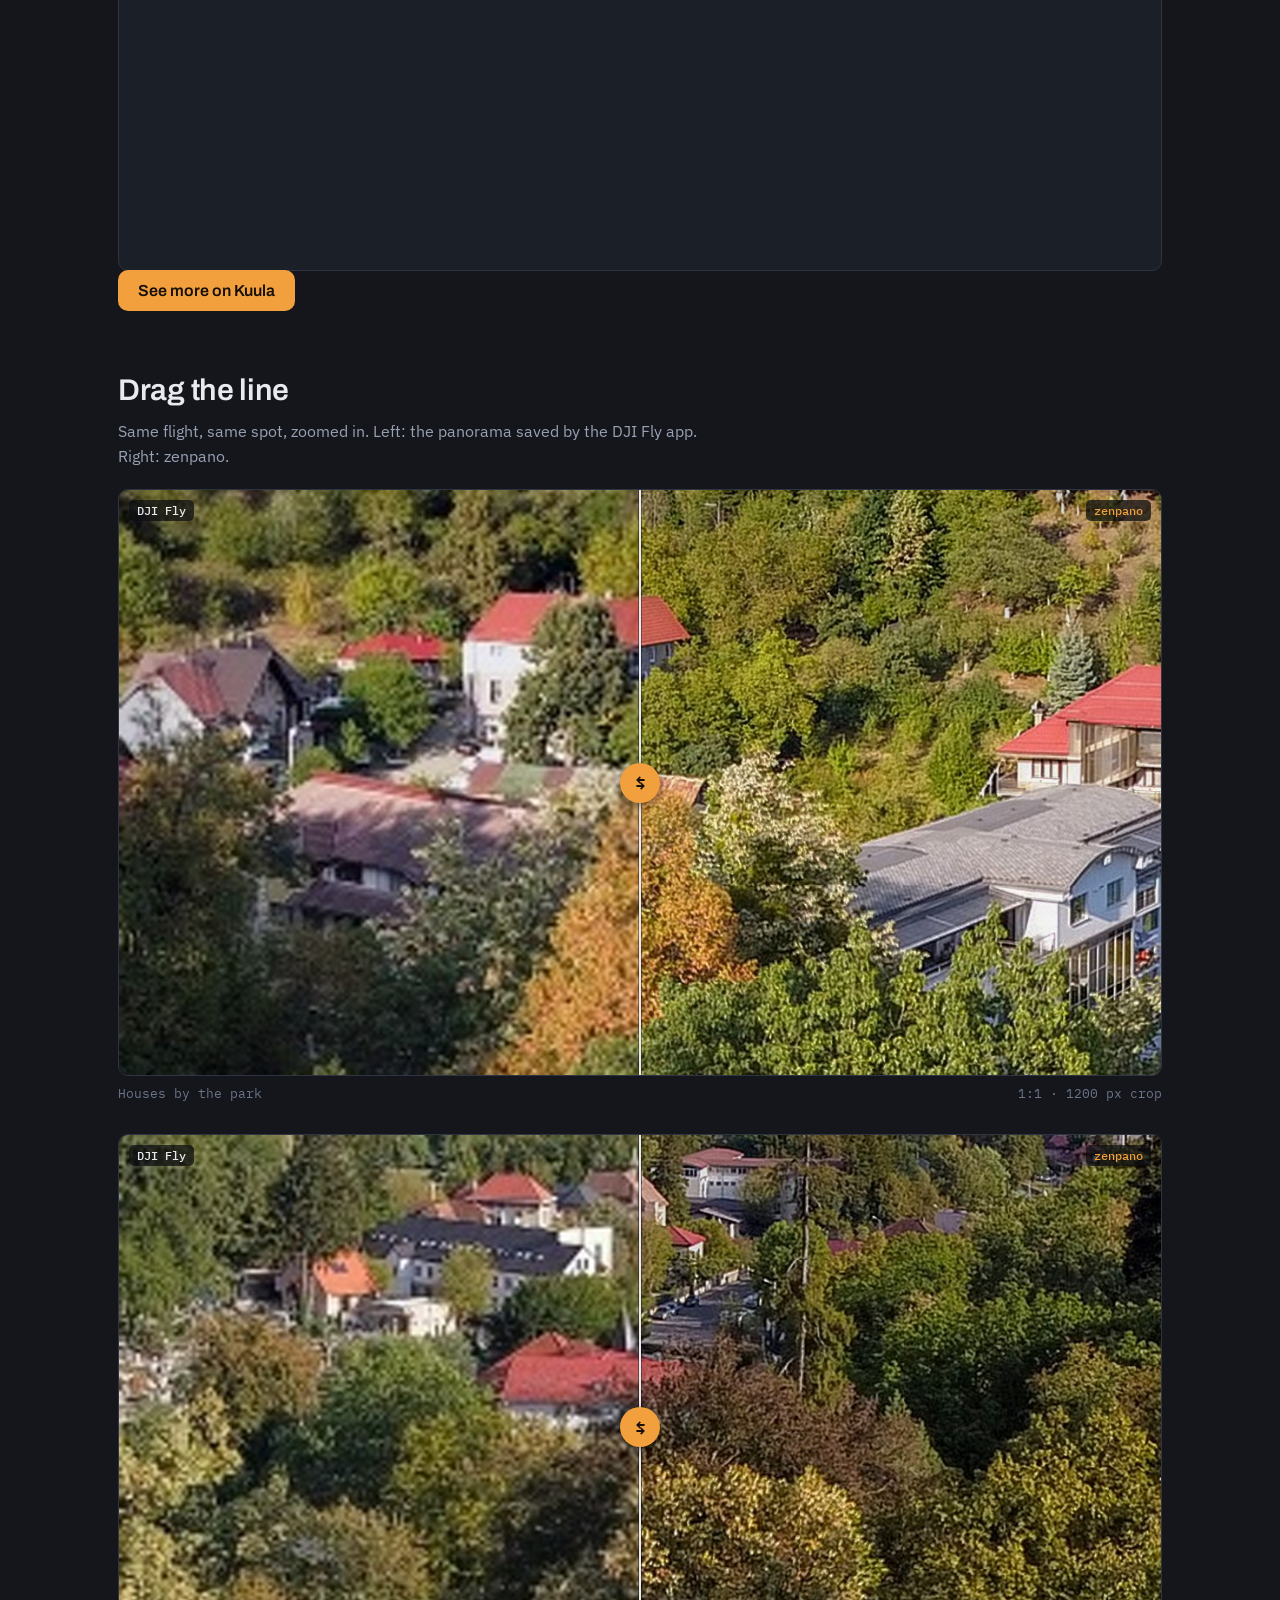
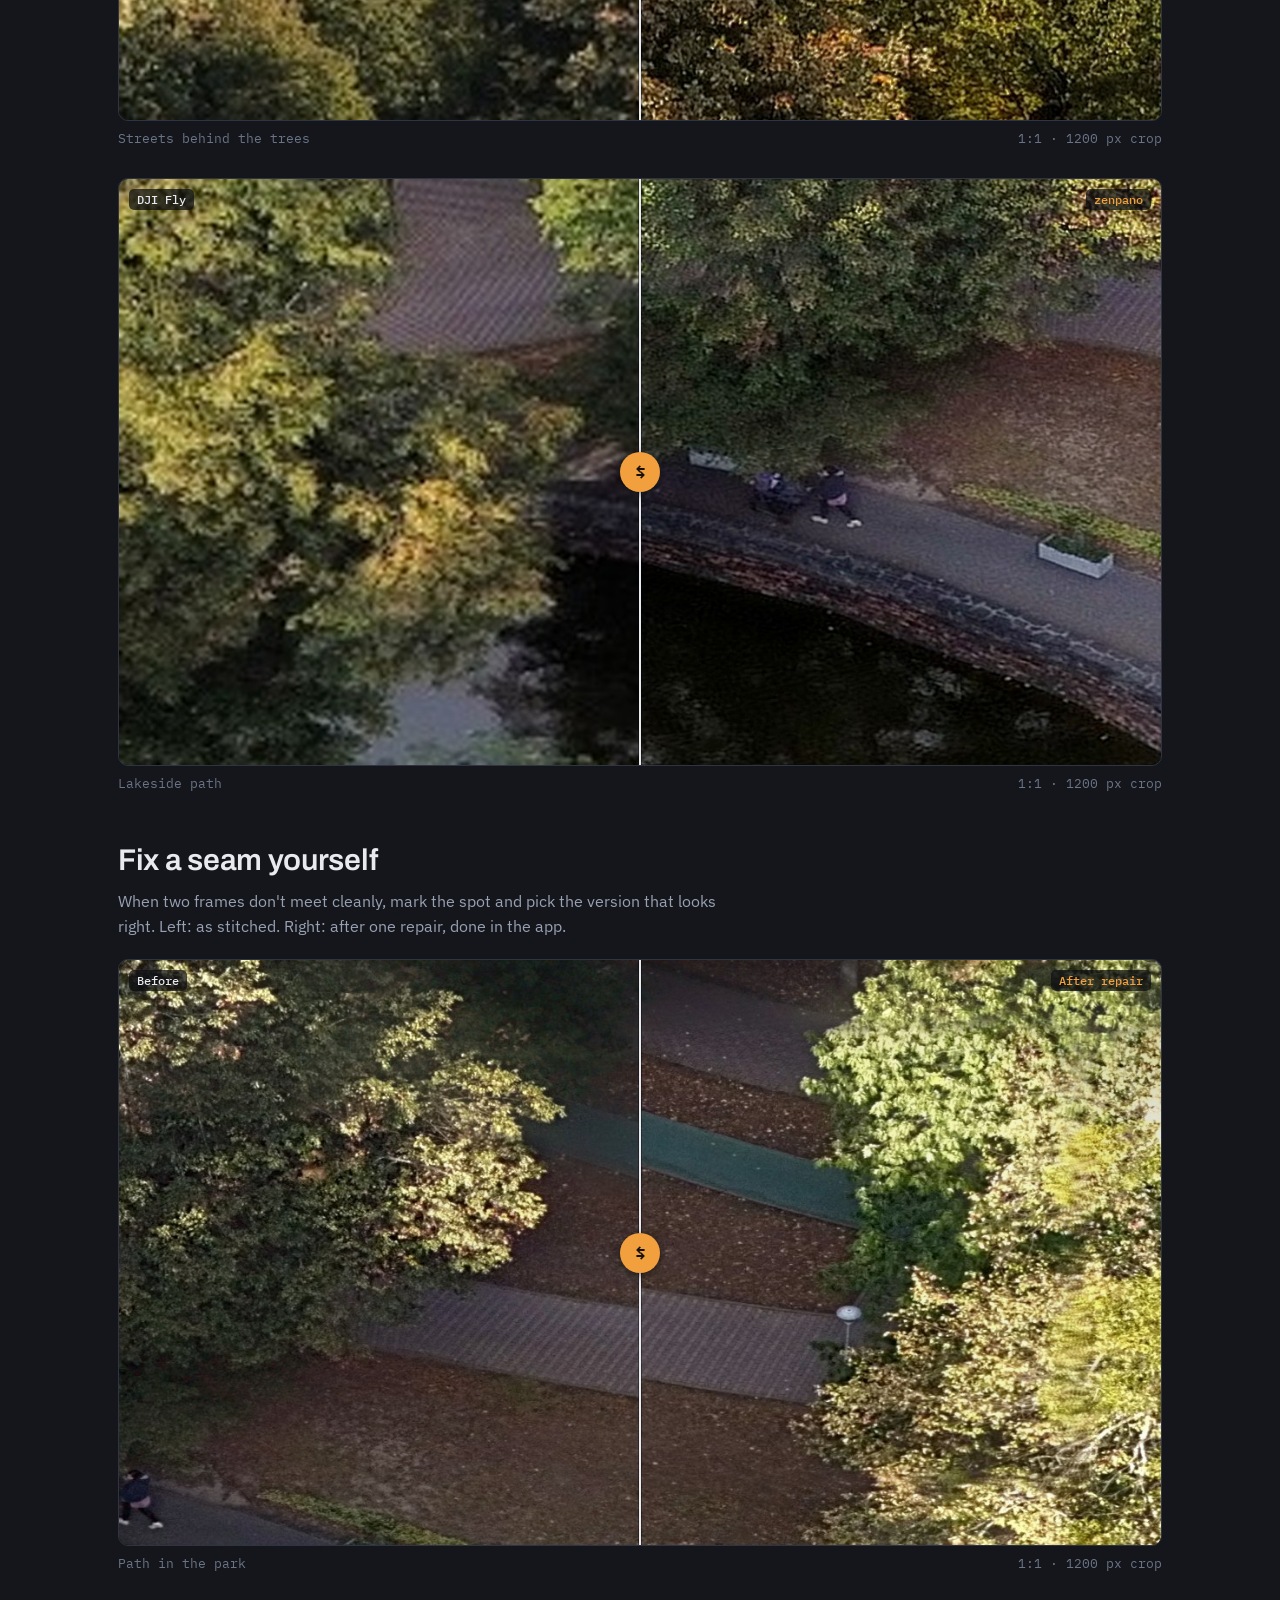
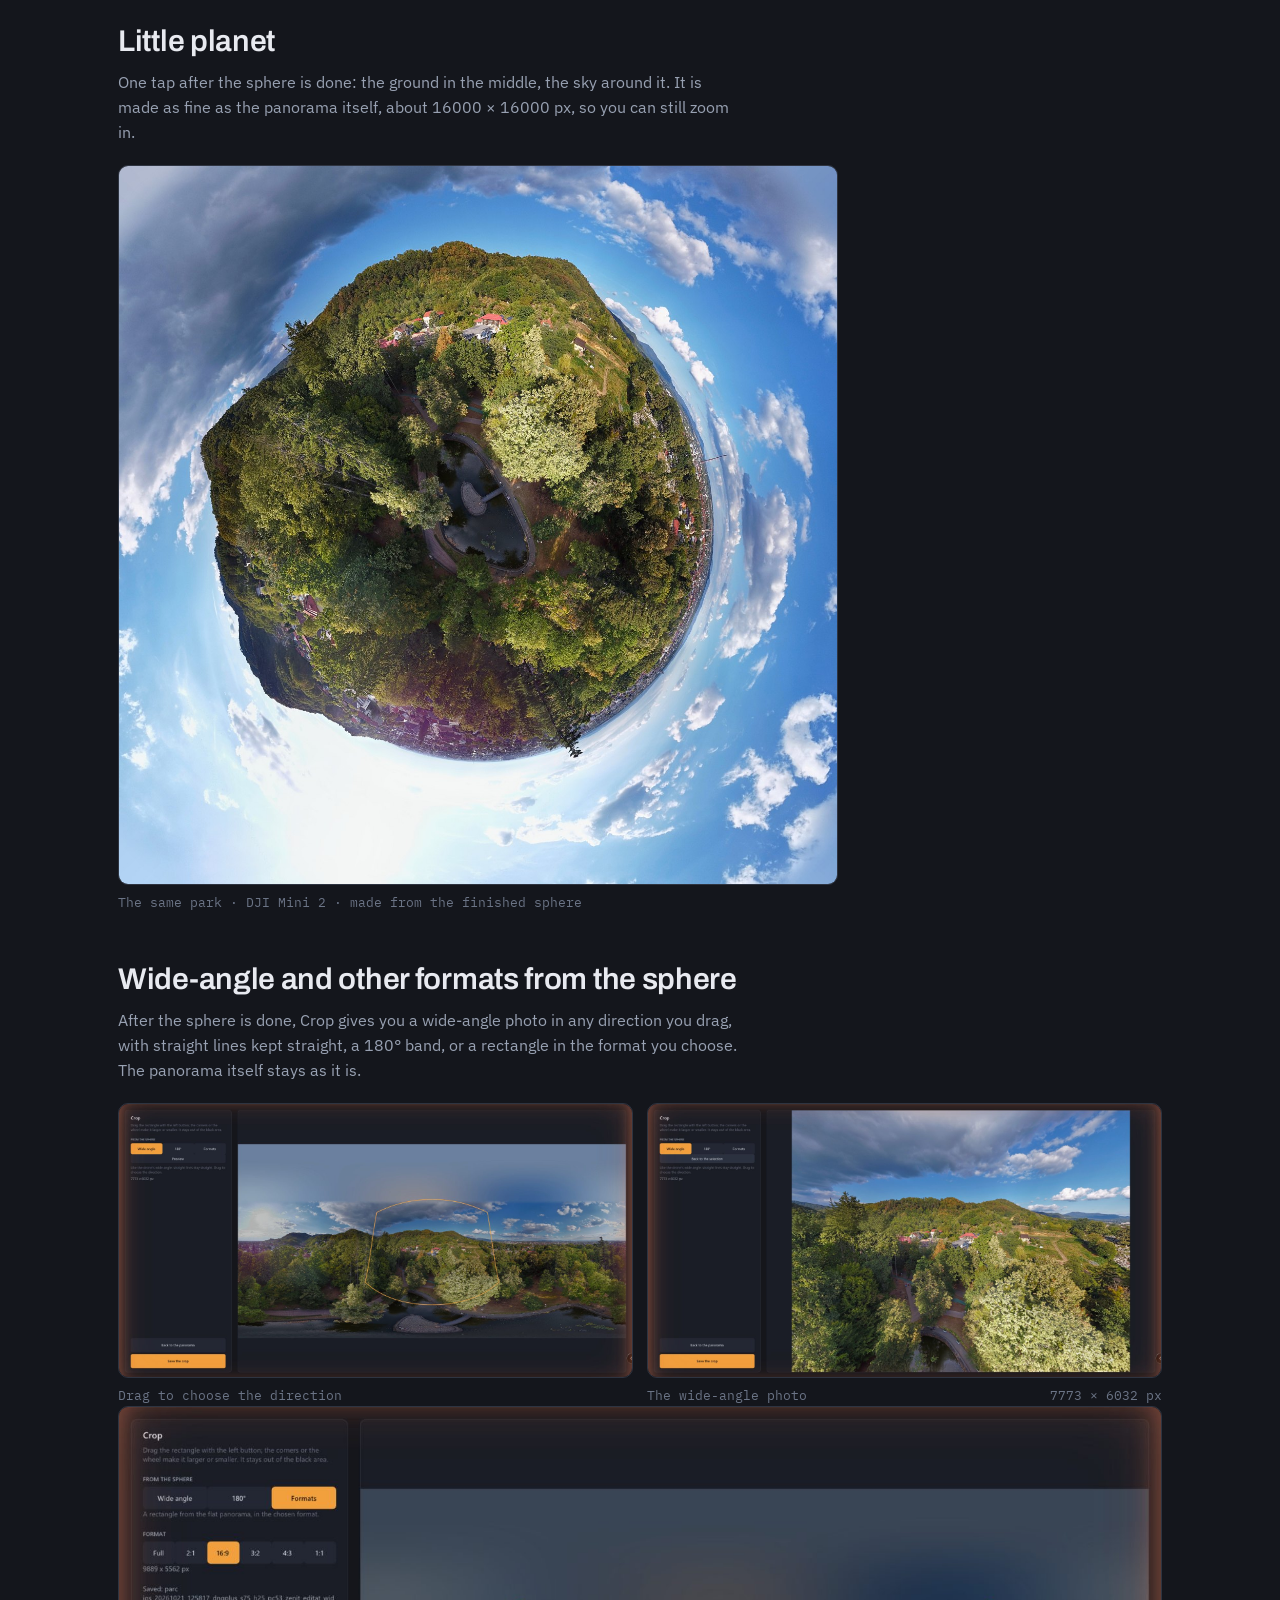
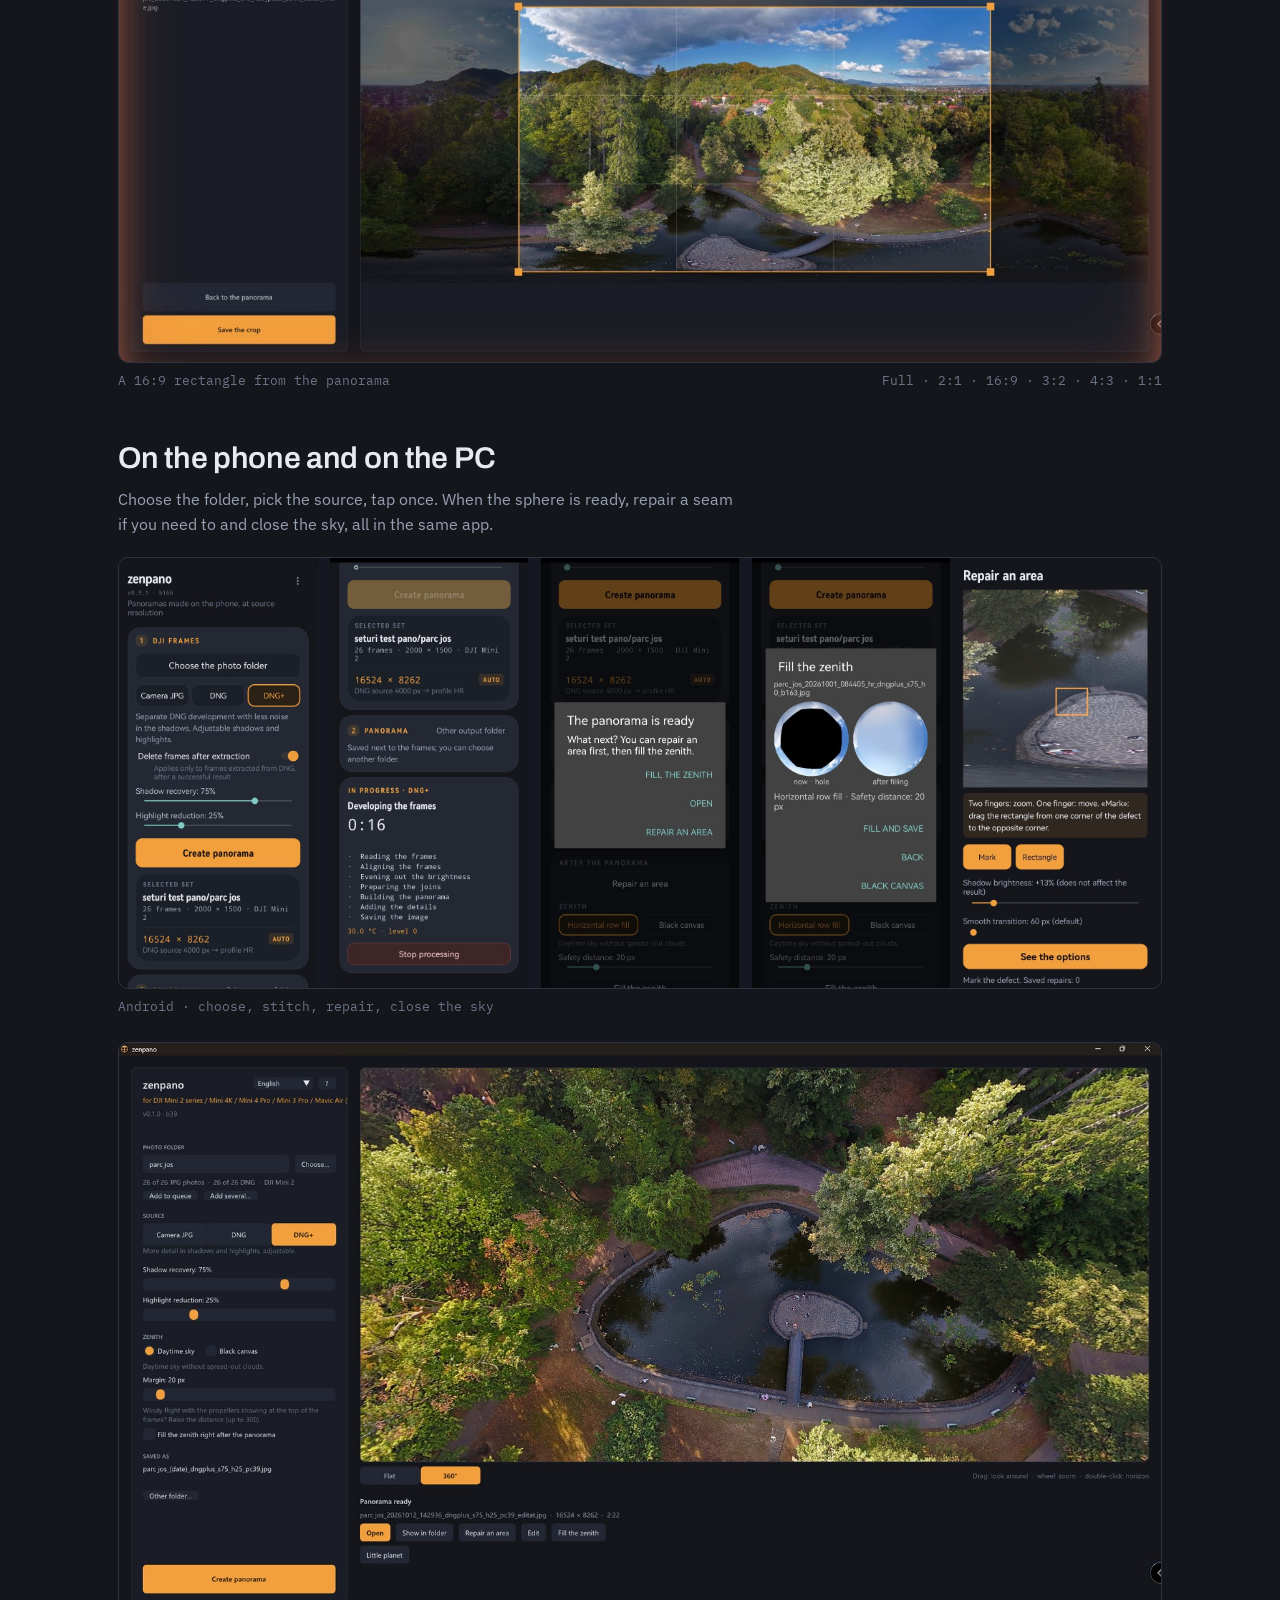
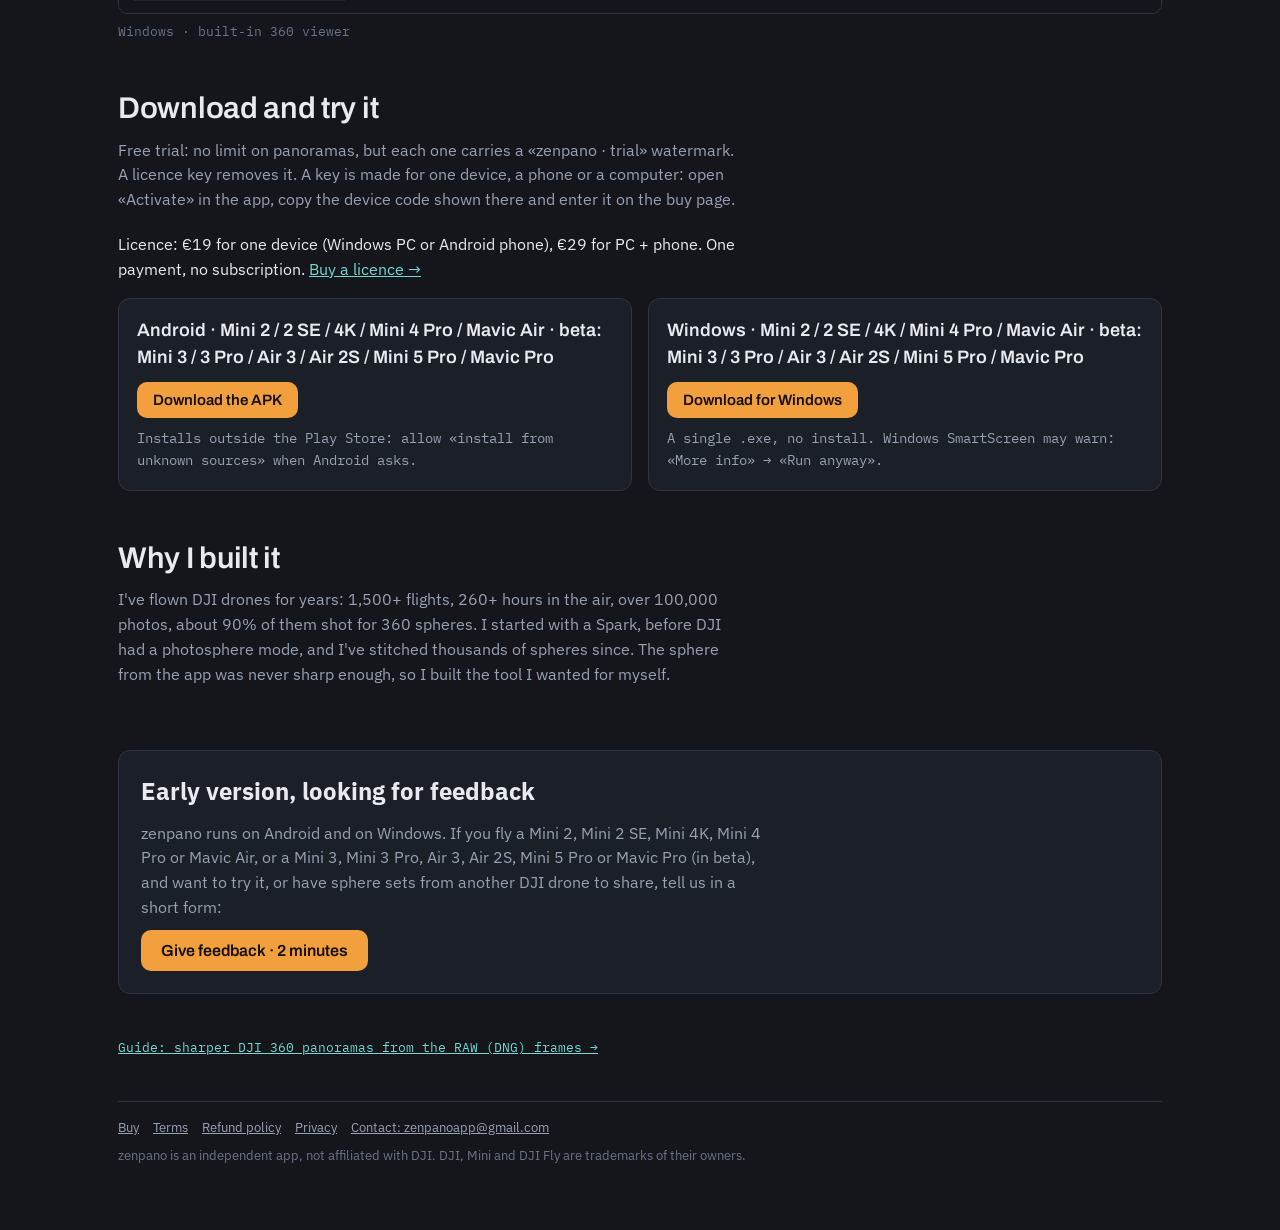
==== commit 8ae9dda4: "Feedback link: new form on the zenpano account Co-Authored-By: Claude Opus 5.5 <noreply@anthropic.co" ====
--- a/index.html
+++ b/index.html
@@ -248,7 +248,7 @@
   <div class="cta">
     <h2 data-t="ctah">Early version, looking for feedback</h2>
     <p data-t="ctap">zenpano runs on Android and on Windows. If you fly a Mini 2, Mini 2 SE, Mini 4K, Mini 4 Pro or Mavic Air, or a Mini 3, Mini 3 Pro, Air 3, Air 2S, Mini 5 Pro or Mavic Pro (in beta), and want to try it, or have sphere sets from another DJI drone to share, tell us in a short form:</p>
-    <a class="btn" href="https://forms.gle/qC6SapdYGAaqwaTi8" target="_blank" rel="noopener" data-t="btn">Give feedback · 2 minutes</a>
+    <a class="btn" href="https://docs.google.com/forms/d/e/1FAIpQLSfg8B3M0TJ8XNp0UHJ5vmczgR0JQPqIjGE8BBUObkExhxNMmA/viewform" target="_blank" rel="noopener" data-t="btn">Give feedback · 2 minutes</a>
   </div>
 
   <p class="cap"><a href="dji-360-panorama.html" style="color:var(--teal)">Guide: sharper DJI 360 panoramas from the RAW (DNG) frames →</a></p>
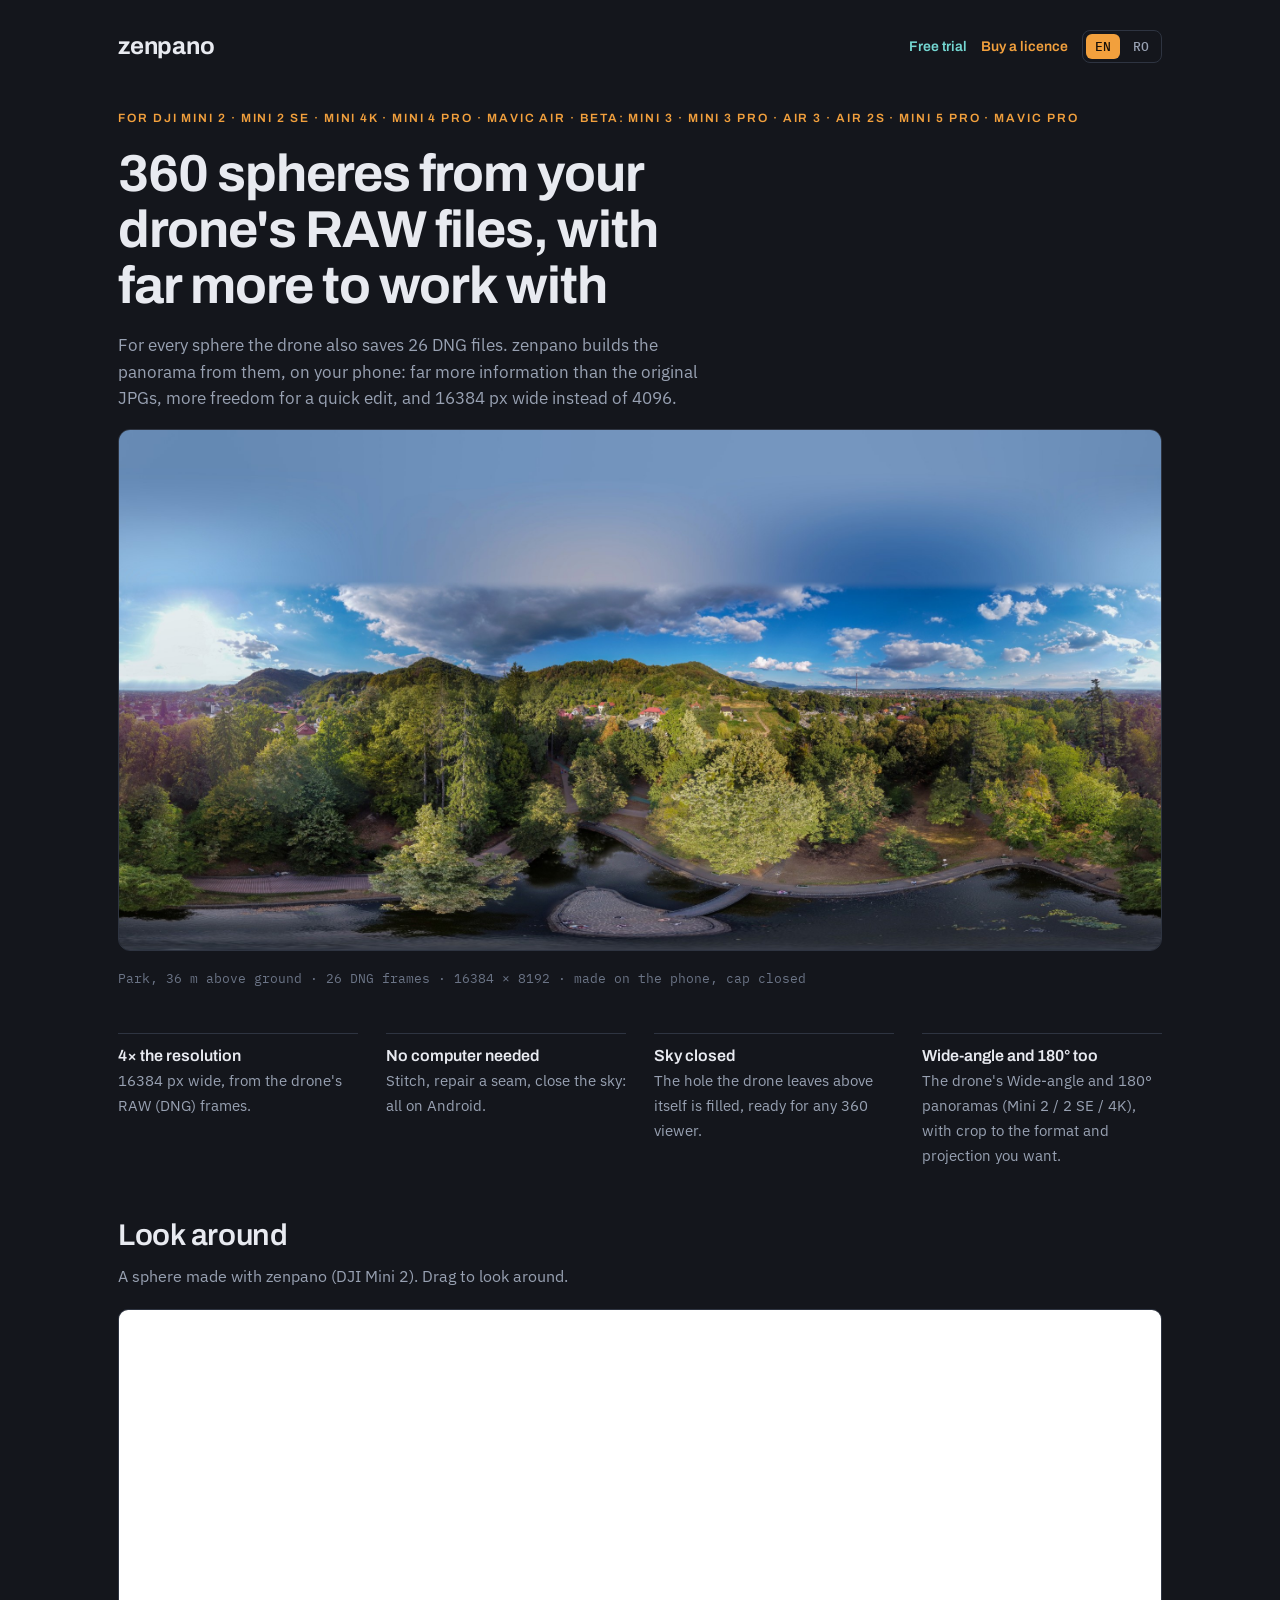
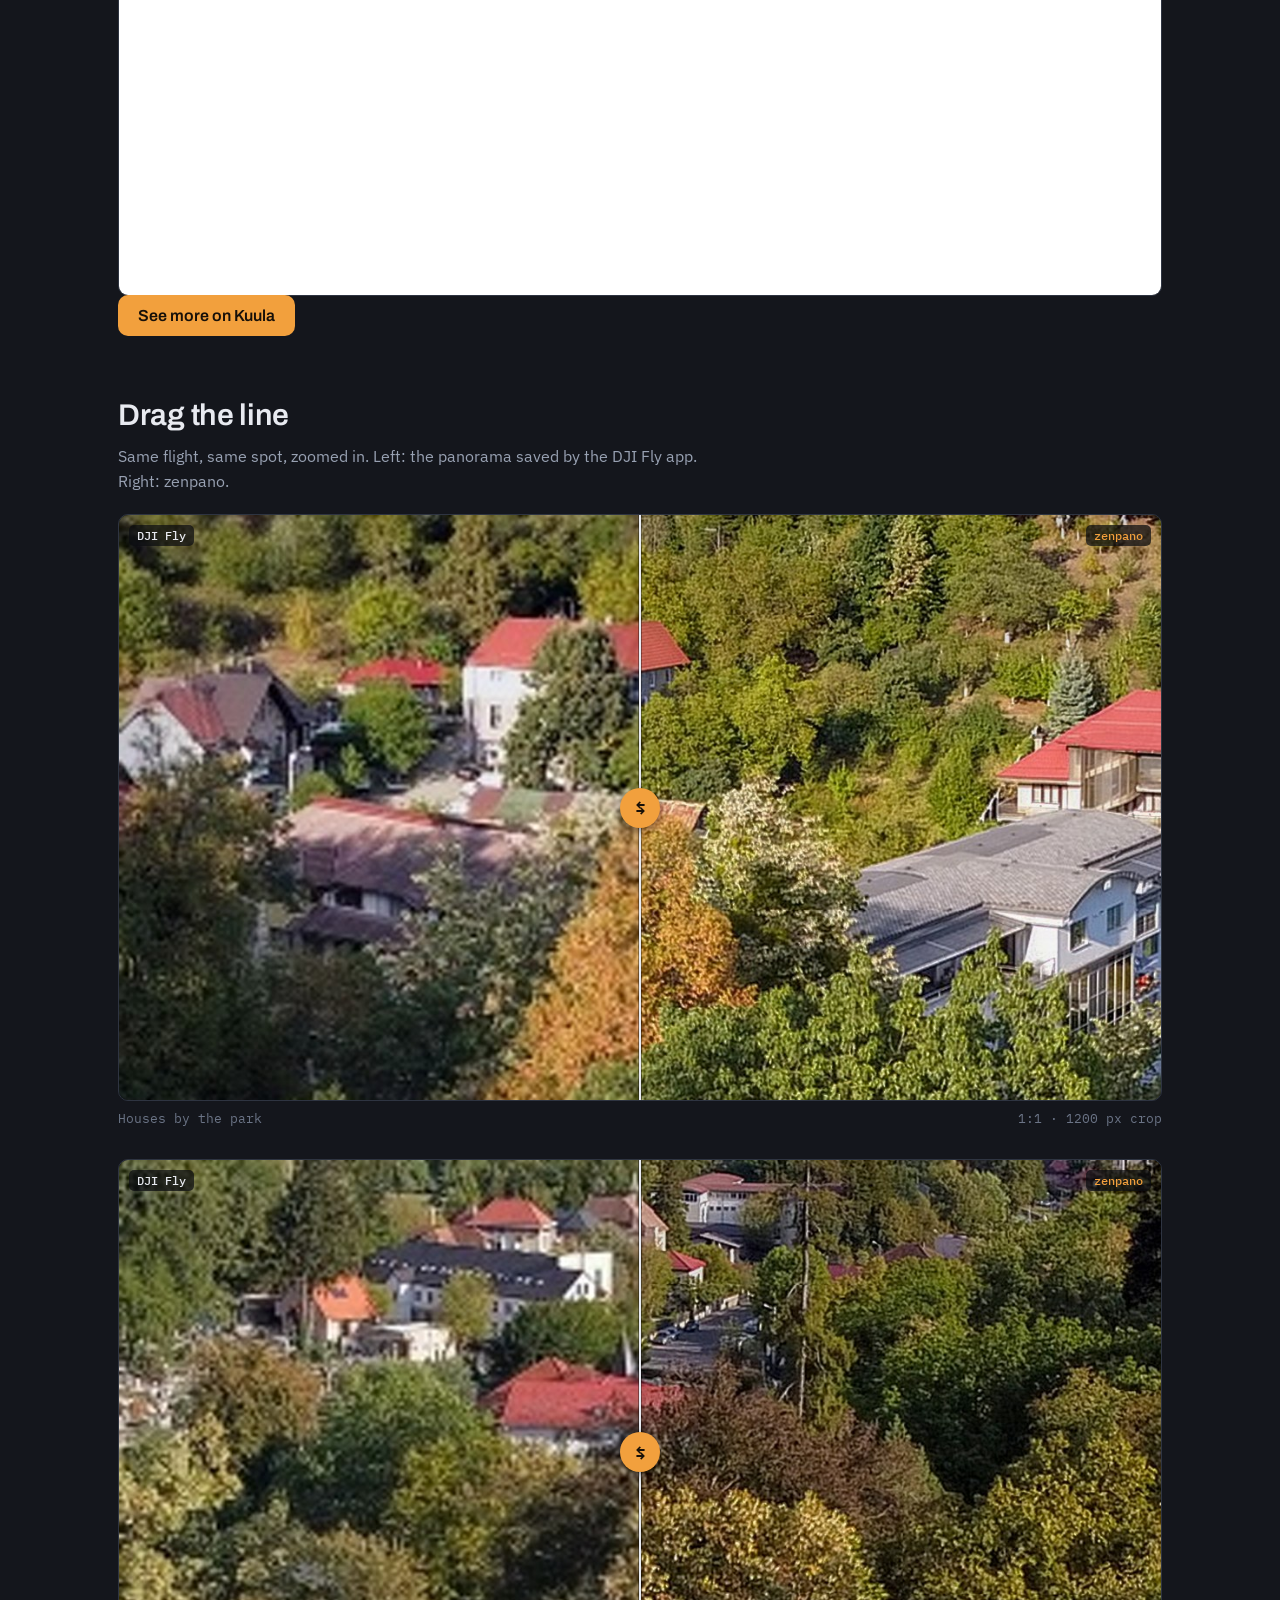
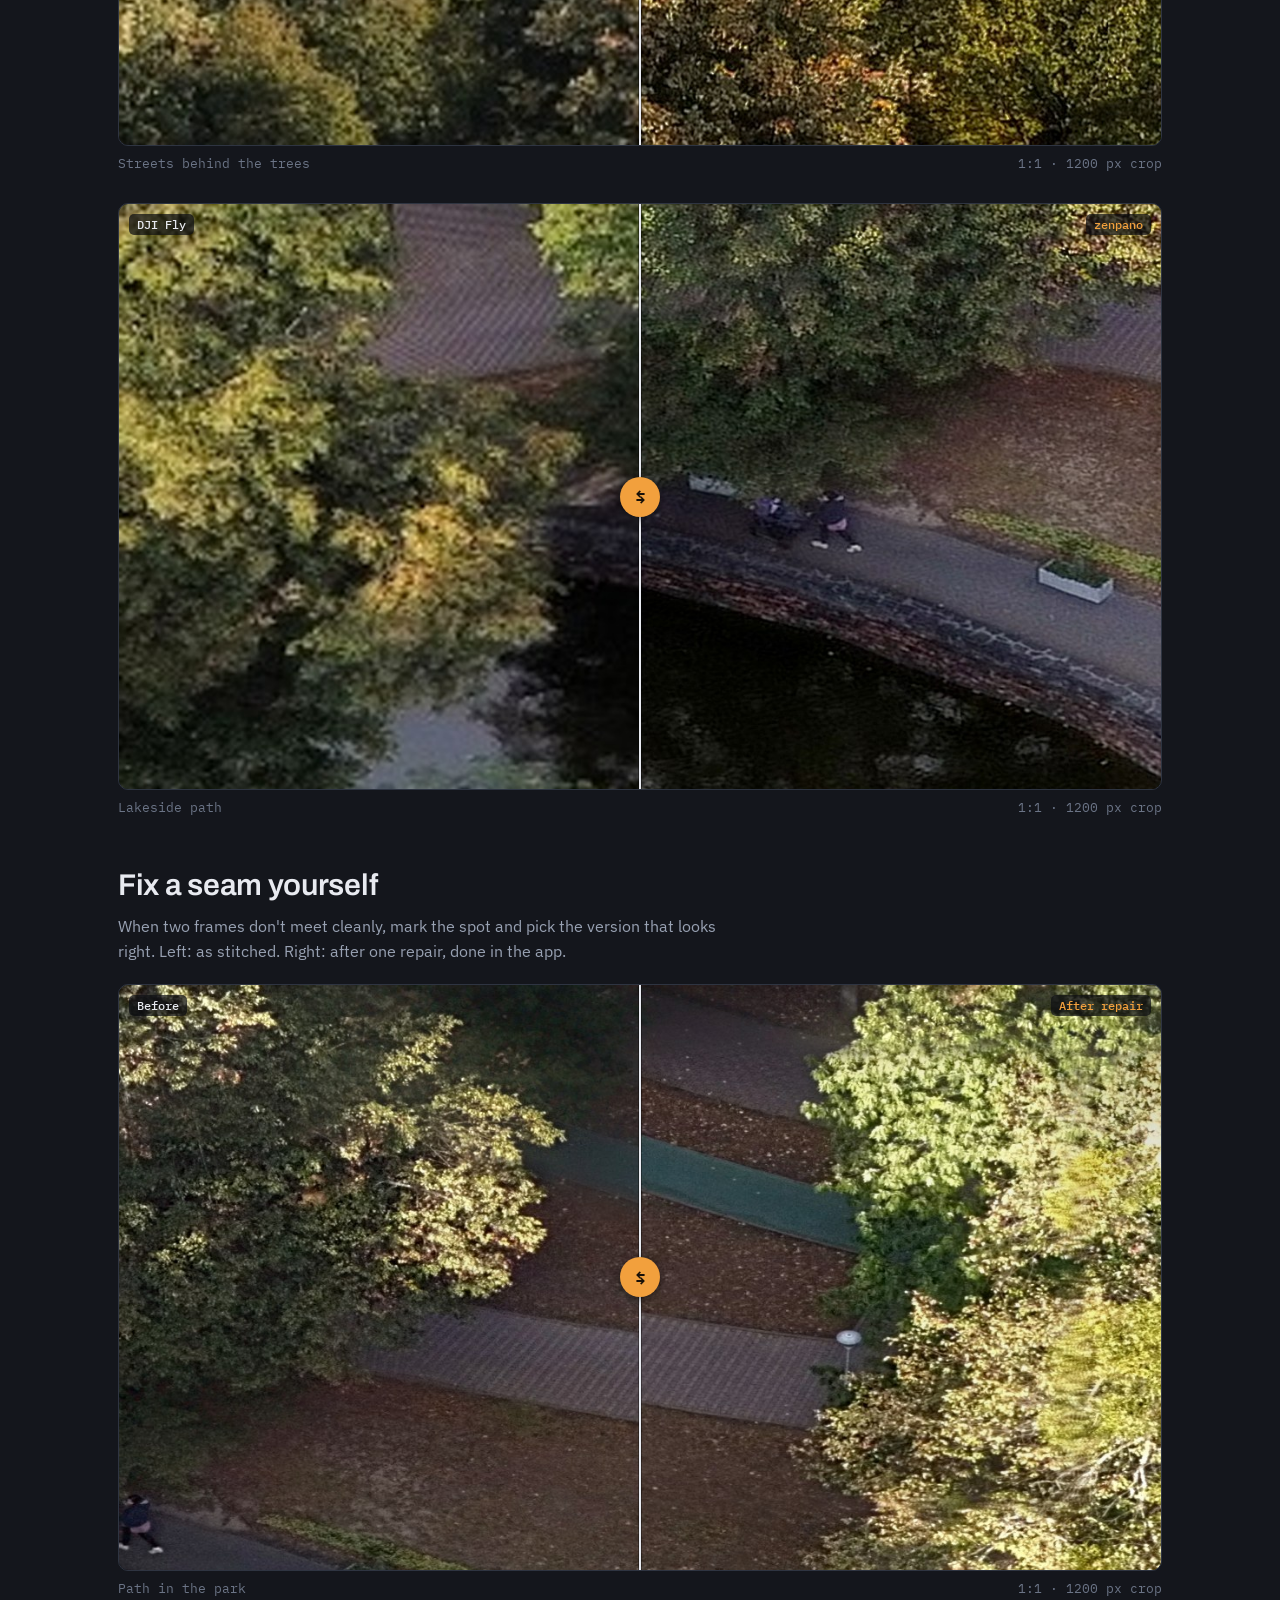
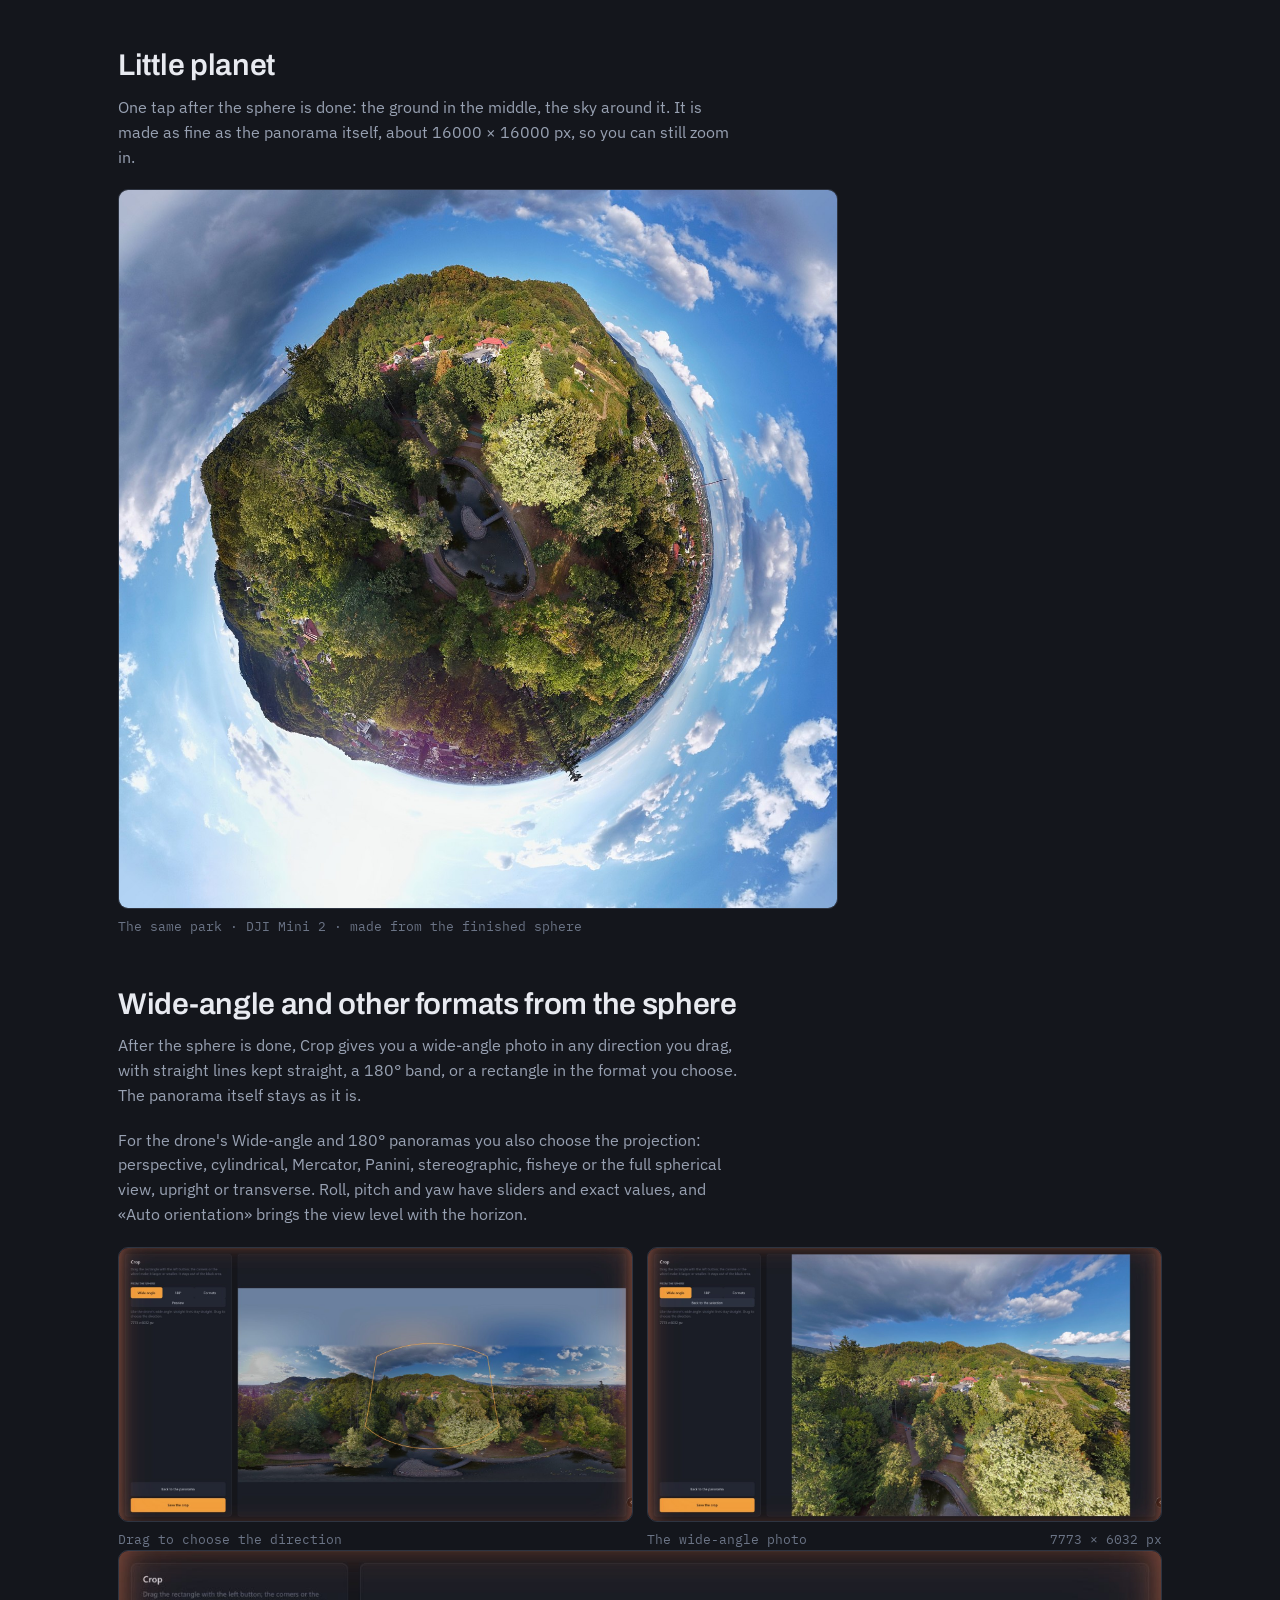
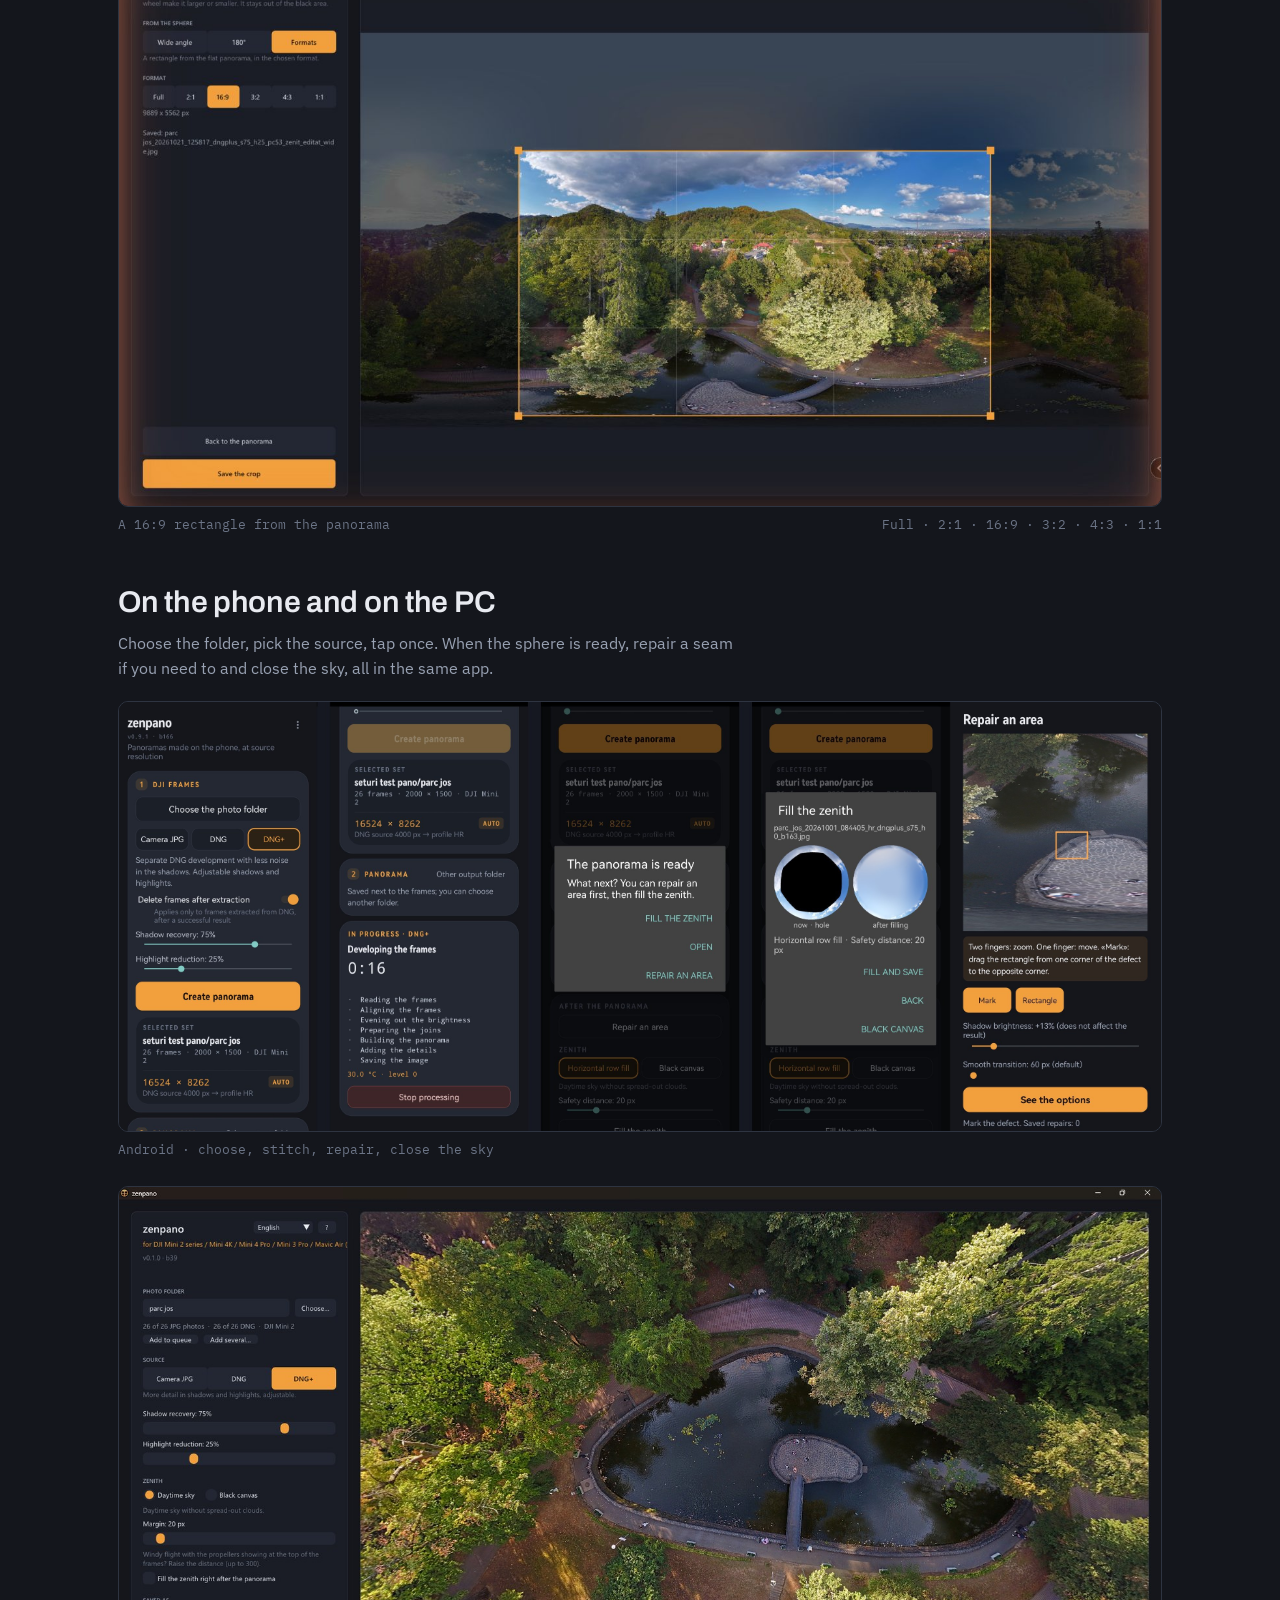
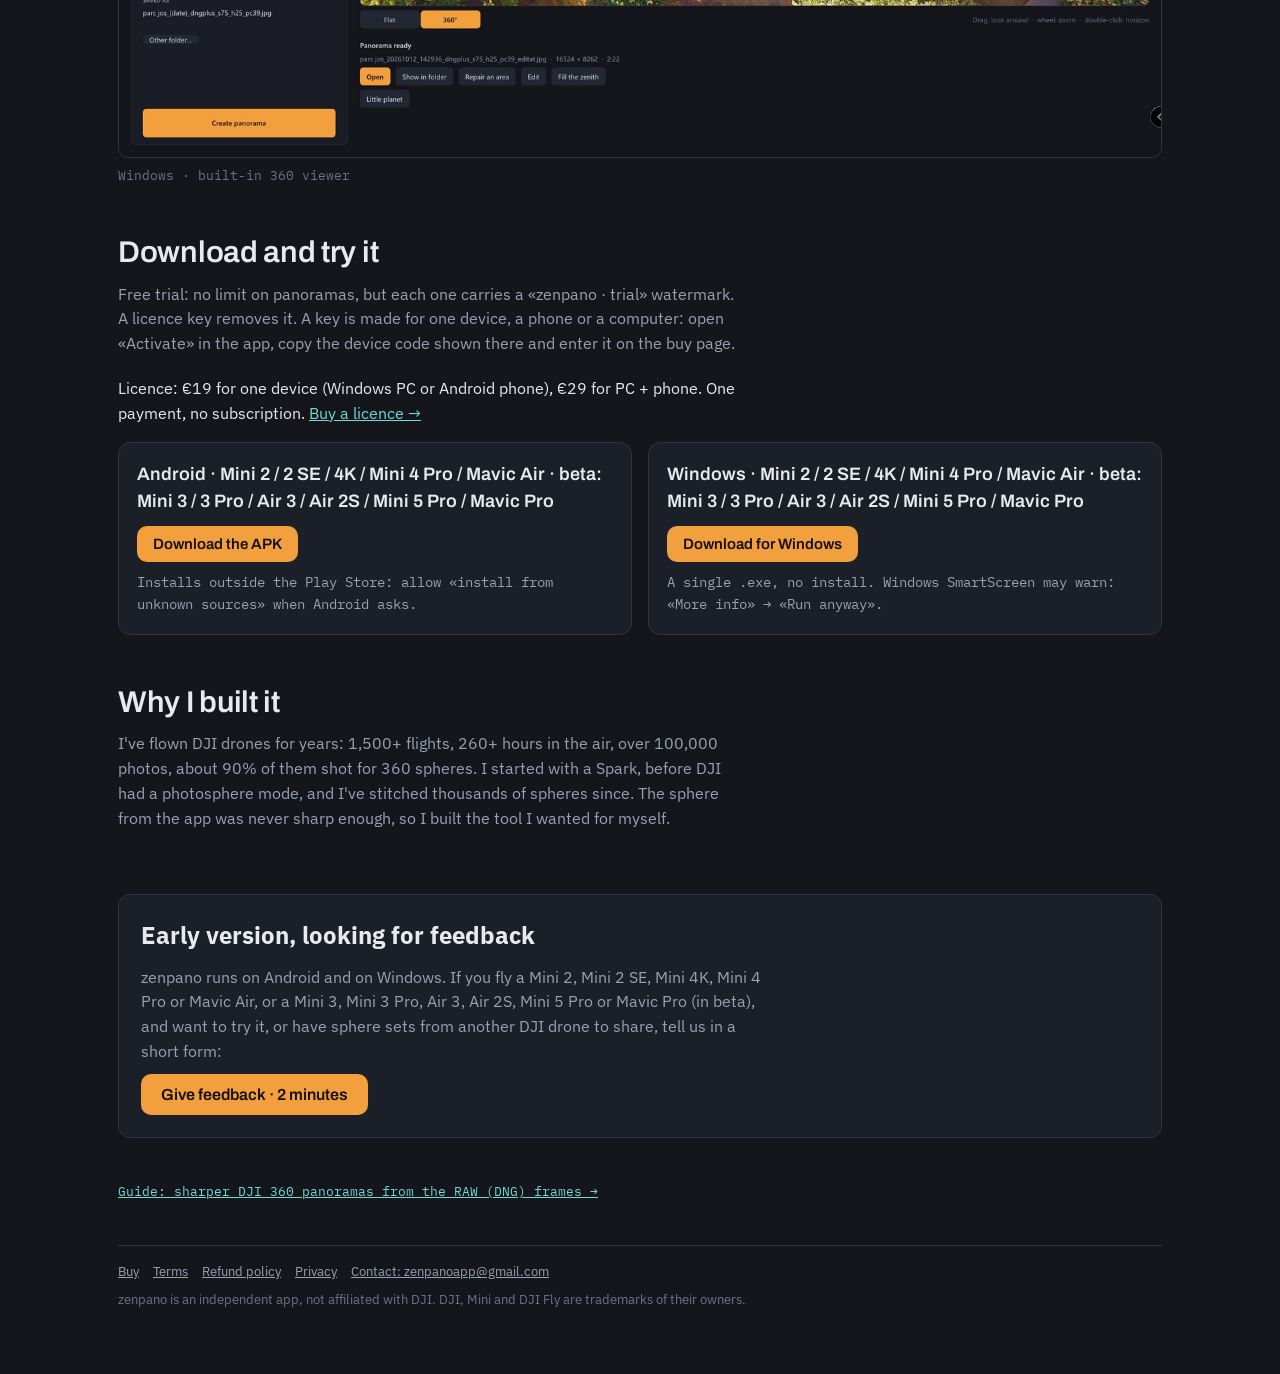
==== commit a6bff493: "Crop: projections, roll/pitch/yaw and Auto orientation for Wide-angle and 180° Co-Authored-By: Claud" ====
--- a/index.html
+++ b/index.html
@@ -119,7 +119,7 @@
     <div class="fact"><b data-t="f1h">4× the resolution</b><span data-t="f1">16384 px wide, from the drone's RAW (DNG) frames.</span></div>
     <div class="fact"><b data-t="f2h">No computer needed</b><span data-t="f2">Stitch, repair a seam, close the sky: all on Android.</span></div>
     <div class="fact"><b data-t="f3h">Sky closed</b><span data-t="f3">The hole the drone leaves above itself is filled, ready for any 360 viewer.</span></div>
-    <div class="fact"><b data-t="f4h">Wide-angle and 180° too</b><span data-t="f4">The drone's Wide-angle and 180° panoramas (Mini 2 / 2 SE / 4K), with crop to the format you want.</span></div>
+    <div class="fact"><b data-t="f4h">Wide-angle and 180° too</b><span data-t="f4">The drone's Wide-angle and 180° panoramas (Mini 2 / 2 SE / 4K), with crop to the format and projection you want.</span></div>
   </div>
 
   <section id="look">
@@ -191,6 +191,7 @@
   <section>
     <h2 data-t="ch">Wide-angle and other formats from the sphere</h2>
     <p data-t="cp">After the sphere is done, Crop gives you a wide-angle photo in any direction you drag, with straight lines kept straight, a 180° band, or a rectangle in the format you choose. The panorama itself stays as it is.</p>
+    <p data-t="cp2">For the drone's Wide-angle and 180° panoramas you also choose the projection: perspective, cylindrical, Mercator, Panini, stereographic, fisheye or the full spherical view, upright or transverse. Roll, pitch and yaw have sliders and exact values, and «Auto orientation» brings the view level with the horizon.</p>
     <div class="pair">
       <figure>
         <img class="shot crop" src="img/crop_wide_sphere.jpg" width="1600" height="853" loading="lazy" alt="zenpano Crop window: the park sphere with an orange outline showing the wide-angle view to be cut">
@@ -290,7 +291,7 @@
     f1h: 'De 4 ori rezoluția', f1: '16384 px lățime, din cadrele RAW (DNG) ale dronei.',
     f2h: 'Fără calculator', f2: 'Lipire, reparare de cusături, cerul închis: totul pe Android.',
     f3h: 'Cerul închis', f3: 'Gaura lăsată de dronă deasupra ei se umple, gata pentru orice viewer 360.',
-    f4h: 'Și unghi larg, și 180°', f4: 'Panoramele Unghi larg și 180° ale dronei (Mini 2 / 2 SE / 4K), decupate în formatul pe care îl vrei.',
+    f4h: 'Și unghi larg, și 180°', f4: 'Panoramele Unghi larg și 180° ale dronei (Mini 2 / 2 SE / 4K), decupate în formatul și proiecția pe care le vrei.',
     h2: 'Trage linia',
     p2: 'Același zbor, aceeași zonă, mărită. Stânga: panorama salvată de aplicația DJI Fly. Dreapta: zenpano.',
     h3: 'Pe telefon și pe PC',
@@ -306,6 +307,7 @@
     pc: 'Același parc · DJI Mini 2 · făcută din sfera terminată',
     ch: 'Unghi larg și alte formate din sferă',
     cp: 'După ce sfera e gata, Decupează îți dă o fotografie cu unghi larg în orice direcție tragi, cu liniile drepte păstrate drepte, o bandă de 180° sau un dreptunghi în formatul ales. Panorama rămâne neatinsă.',
+    cp2: 'Pentru panoramele Unghi larg și 180° ale dronei alegi și proiecția: perspectivă, cilindrică, Mercator, Panini, stereografică, fisheye sau sferică întreagă, dreaptă sau transversă. Rotirea, înclinarea și direcția au glisoare și valori exacte, iar «Auto-orientare» aduce privirea la nivelul orizontului.',
     cc1: 'Tragi ca să alegi direcția', cc2: 'Fotografia cu unghi larg', cc3: 'Un dreptunghi 16:9 din panoramă',
     ctah: 'Versiune timpurie, caut păreri',
     ctap: 'zenpano merge pe Android și pe Windows. Dacă zbori cu Mini 2, Mini 2 SE, Mini 4K, Mini 4 Pro sau Mavic Air, ori cu Mini 3, Mini 3 Pro, Air 3, Air 2S, Mini 5 Pro sau Mavic Pro (în beta), și vrei să-l încerci, sau ai seturi de sferă de la altă dronă DJI, spune-ne într-un formular scurt:',
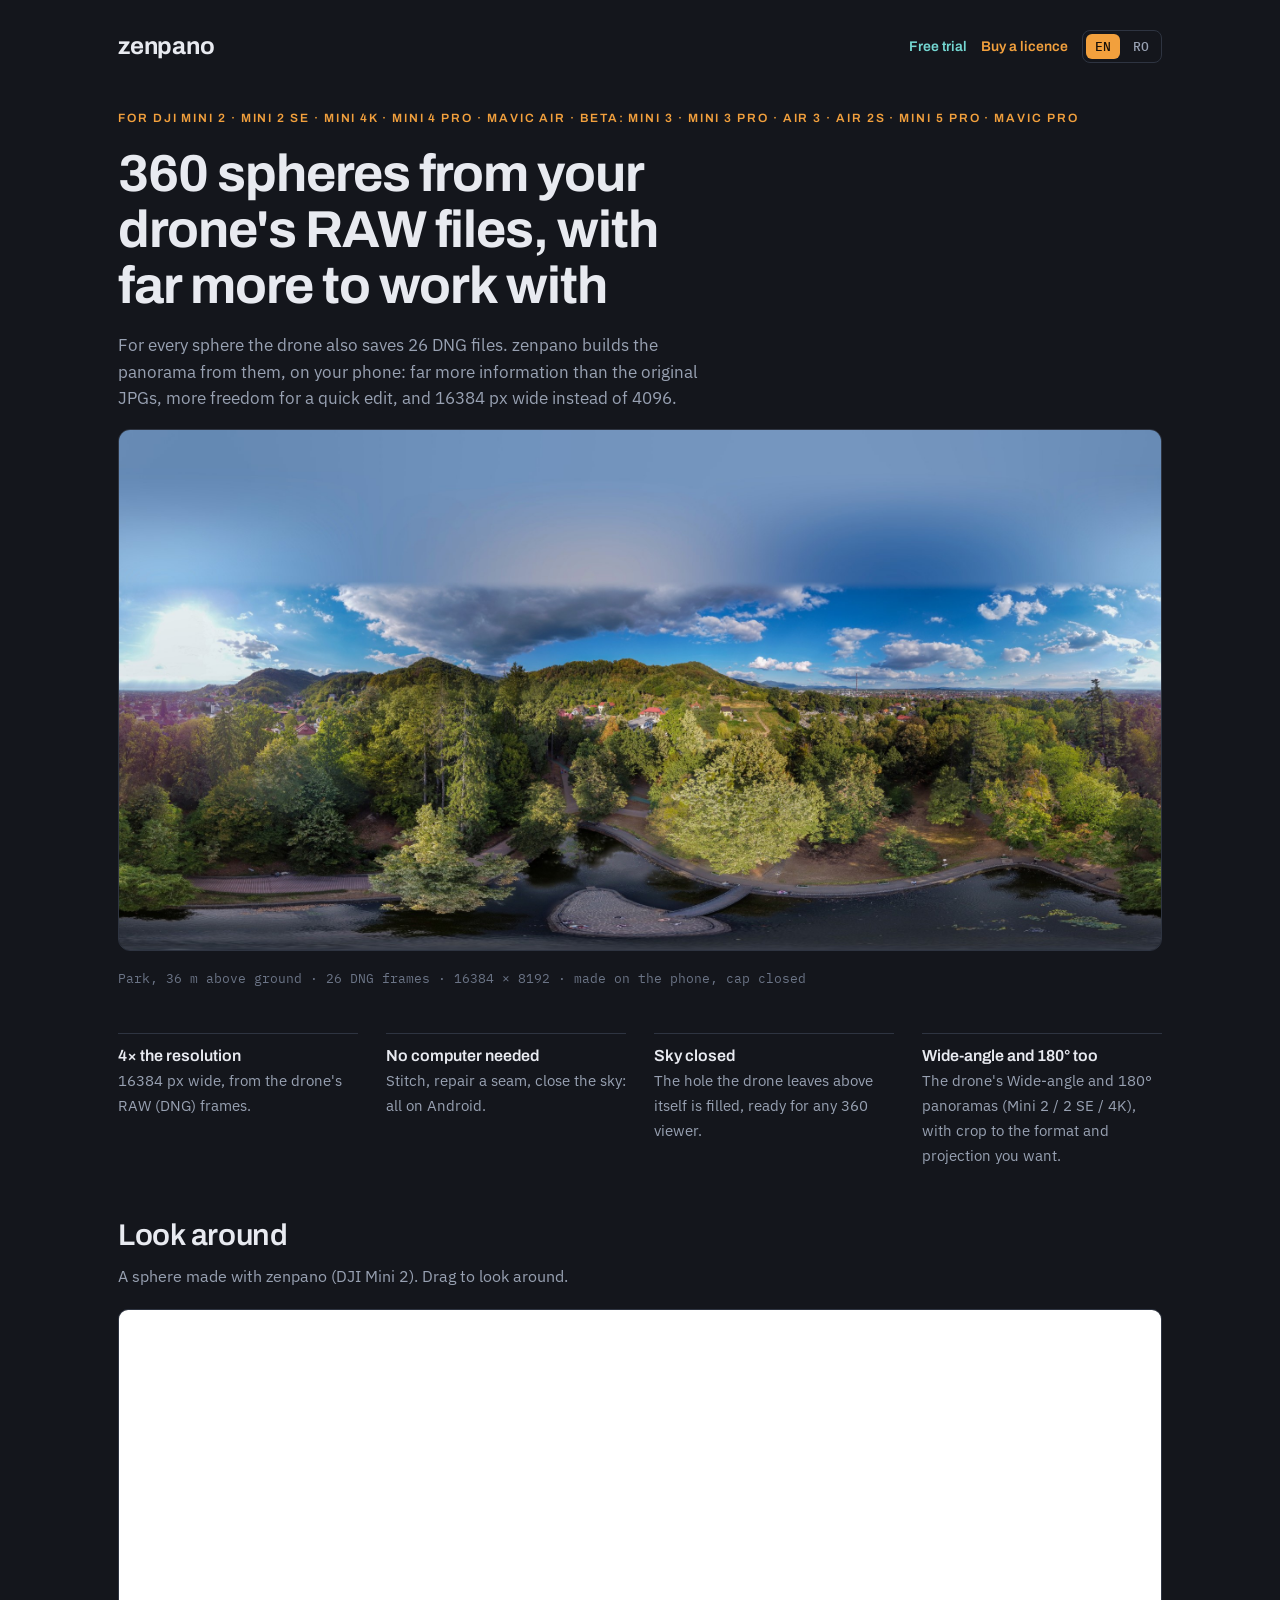
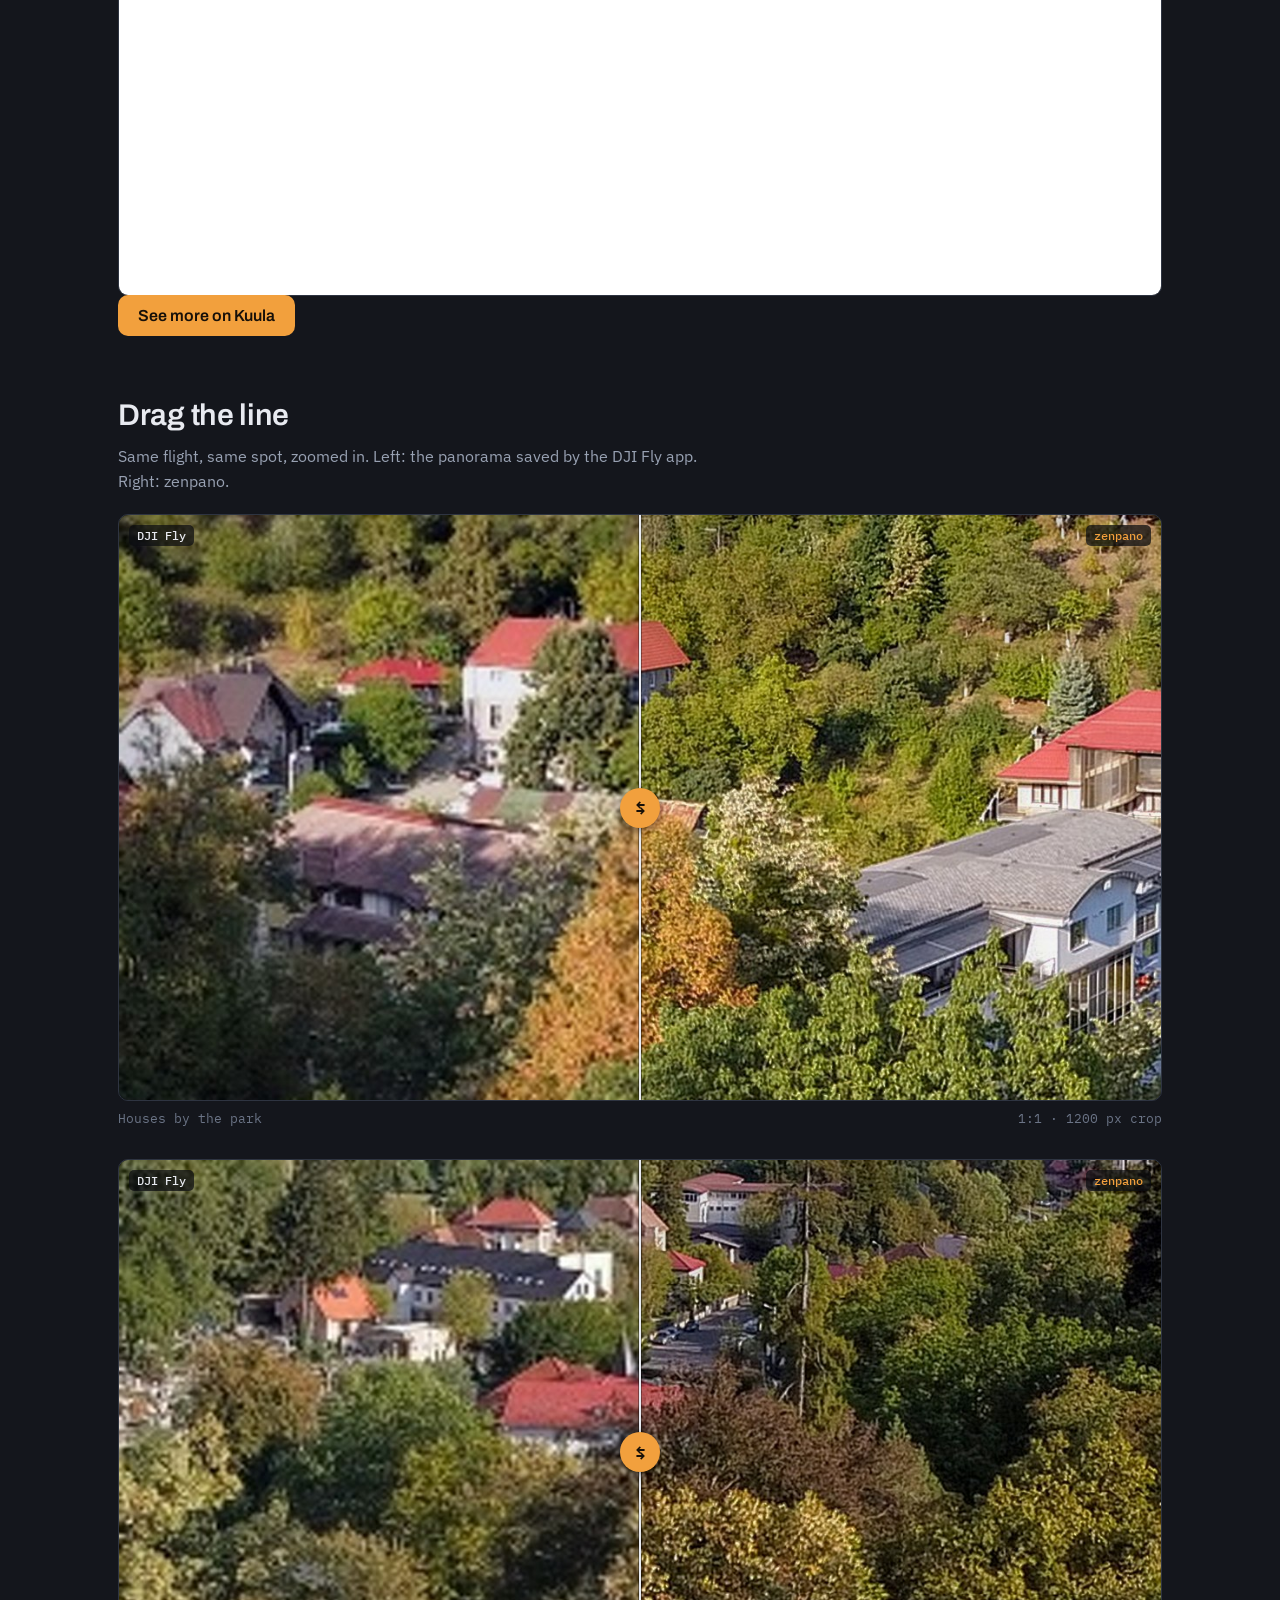
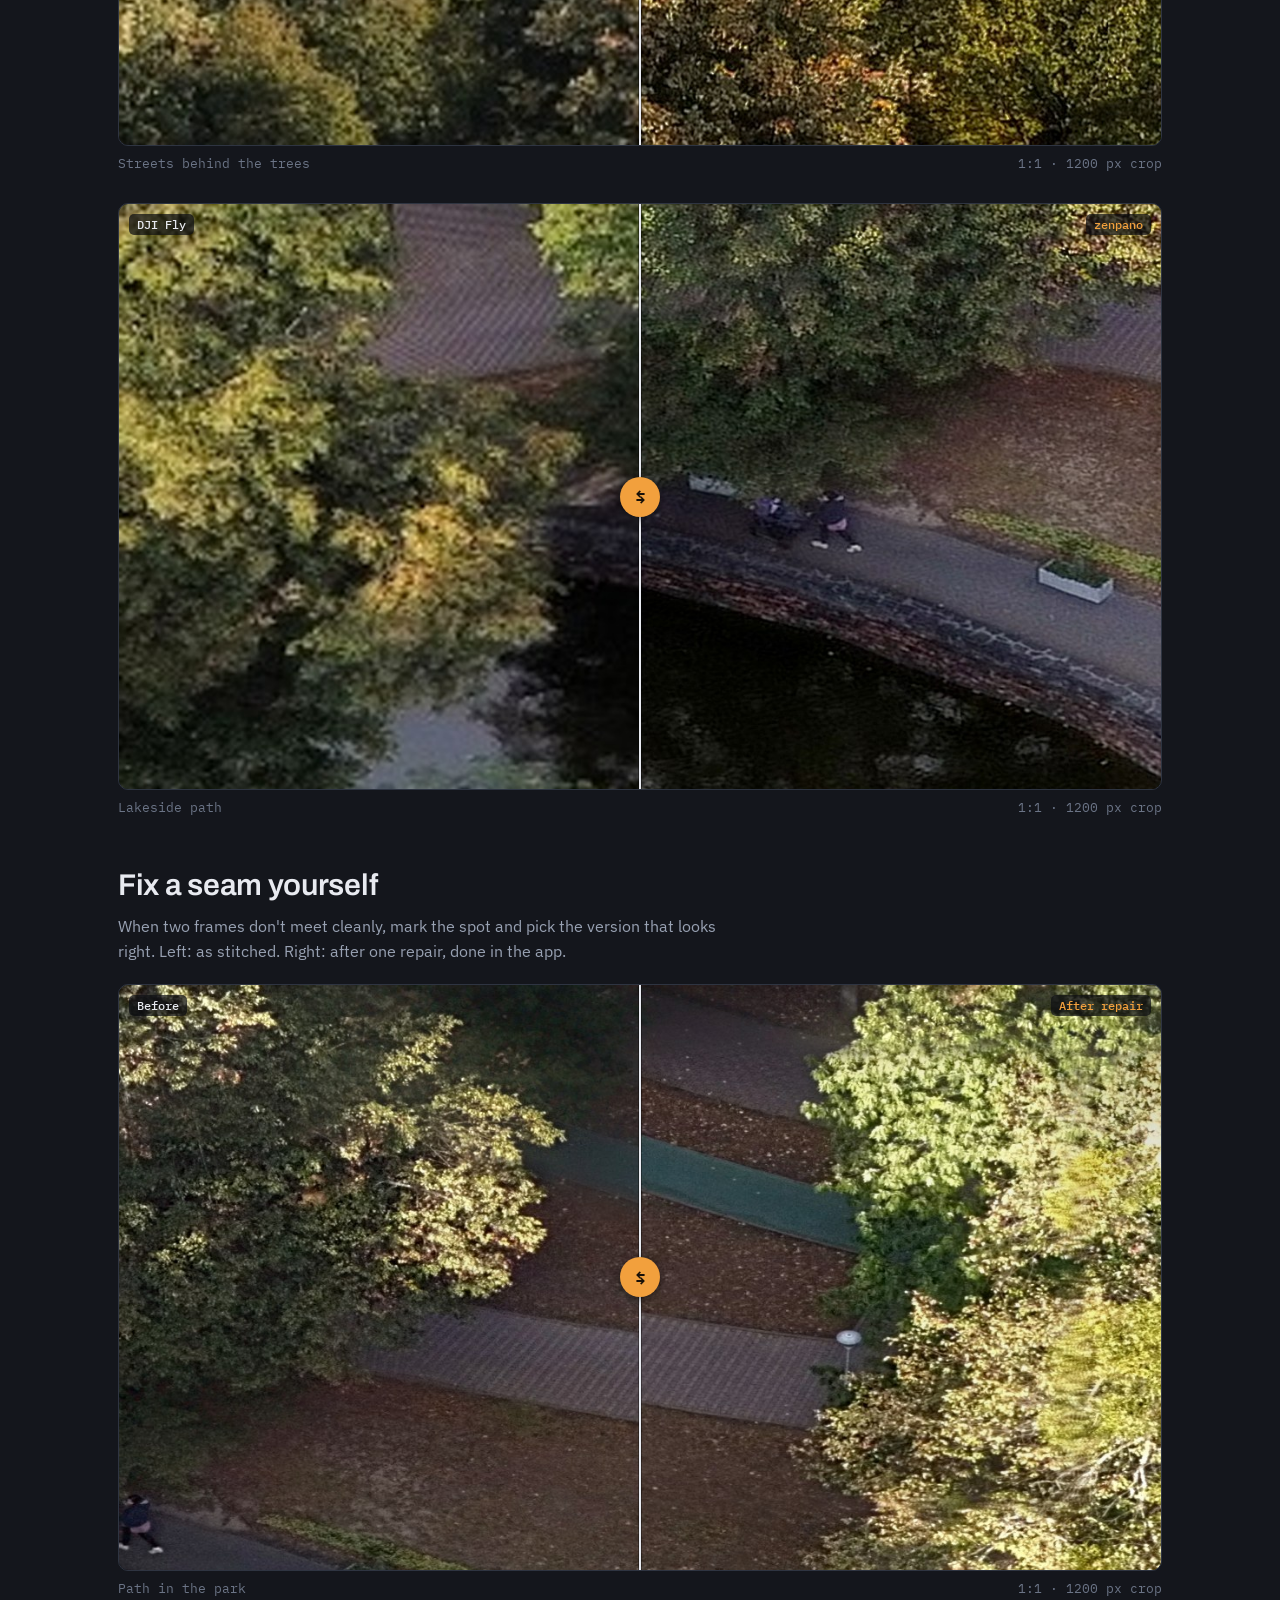
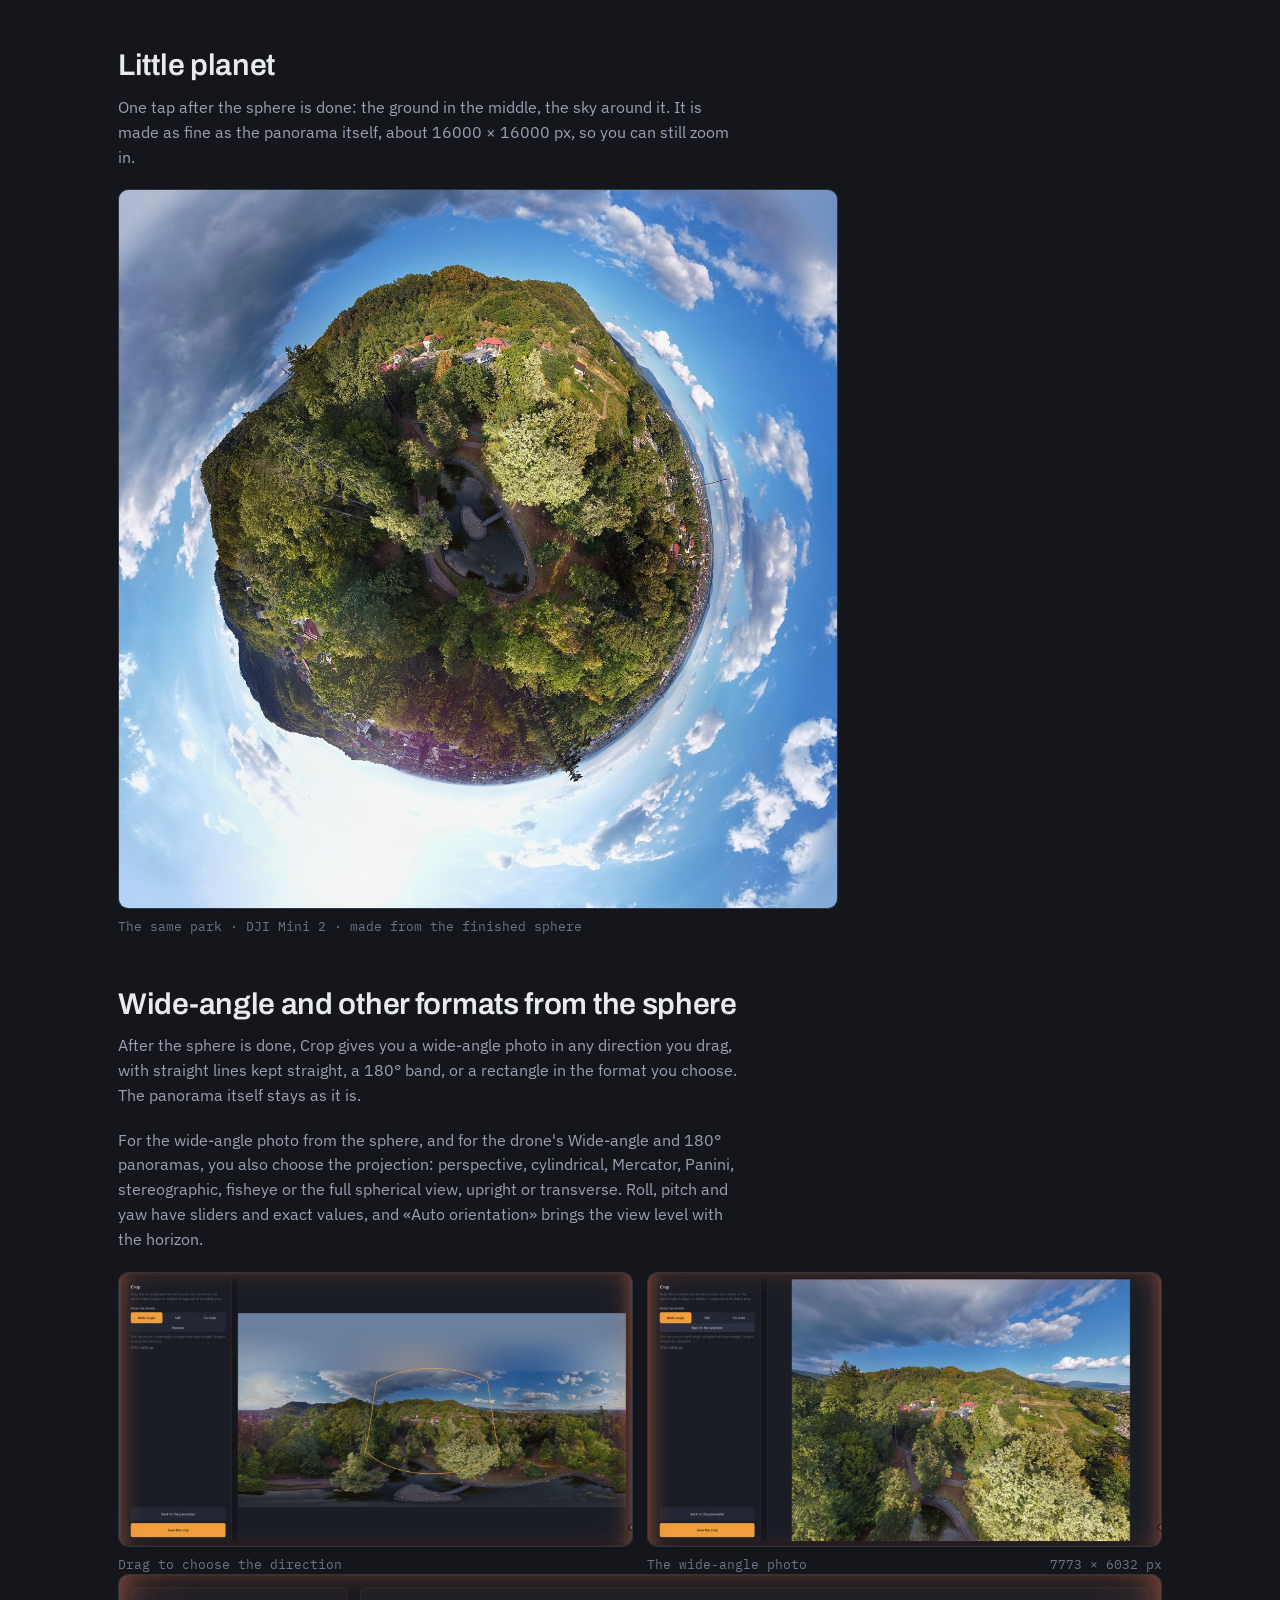
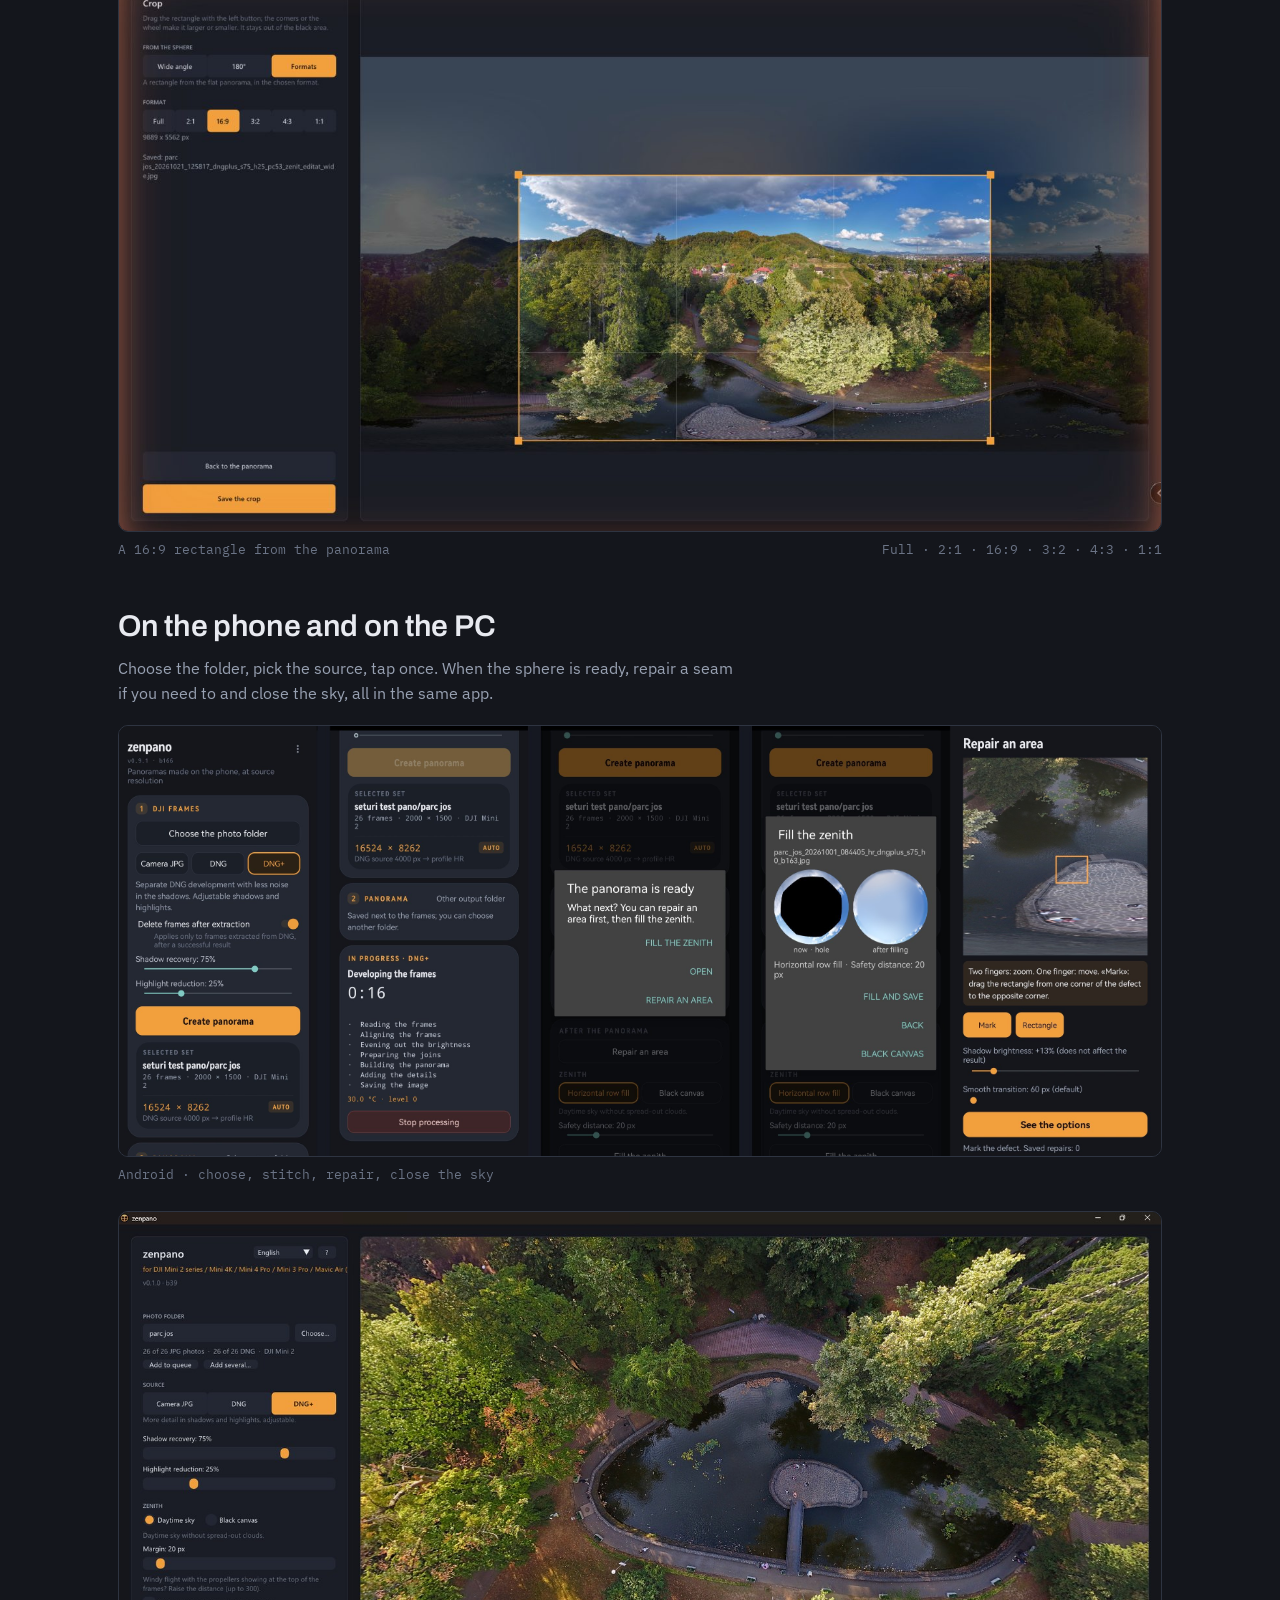
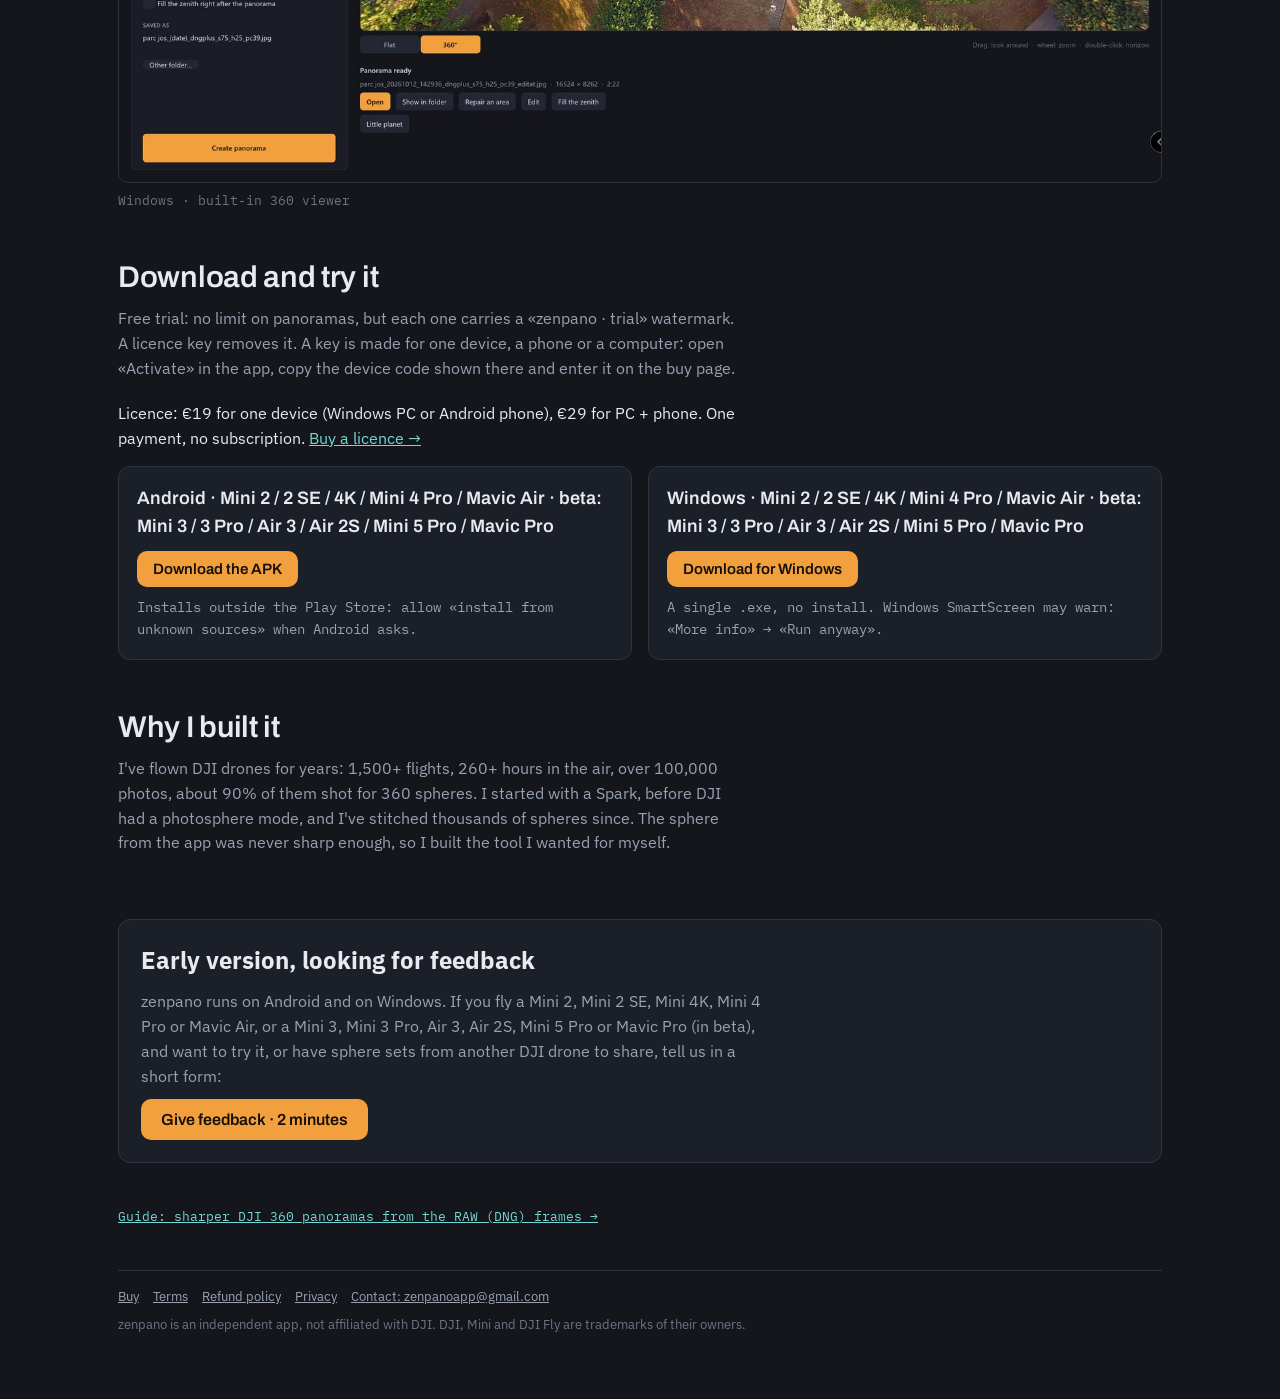
==== commit ca3d0efc: "Crop: projections also for the wide-angle photo from the sphere" ====
--- a/index.html
+++ b/index.html
@@ -191,7 +191,7 @@
   <section>
     <h2 data-t="ch">Wide-angle and other formats from the sphere</h2>
     <p data-t="cp">After the sphere is done, Crop gives you a wide-angle photo in any direction you drag, with straight lines kept straight, a 180° band, or a rectangle in the format you choose. The panorama itself stays as it is.</p>
-    <p data-t="cp2">For the drone's Wide-angle and 180° panoramas you also choose the projection: perspective, cylindrical, Mercator, Panini, stereographic, fisheye or the full spherical view, upright or transverse. Roll, pitch and yaw have sliders and exact values, and «Auto orientation» brings the view level with the horizon.</p>
+    <p data-t="cp2">For the wide-angle photo from the sphere, and for the drone's Wide-angle and 180° panoramas, you also choose the projection: perspective, cylindrical, Mercator, Panini, stereographic, fisheye or the full spherical view, upright or transverse. Roll, pitch and yaw have sliders and exact values, and «Auto orientation» brings the view level with the horizon.</p>
     <div class="pair">
       <figure>
         <img class="shot crop" src="img/crop_wide_sphere.jpg" width="1600" height="853" loading="lazy" alt="zenpano Crop window: the park sphere with an orange outline showing the wide-angle view to be cut">
@@ -307,7 +307,7 @@
     pc: 'Același parc · DJI Mini 2 · făcută din sfera terminată',
     ch: 'Unghi larg și alte formate din sferă',
     cp: 'După ce sfera e gata, Decupează îți dă o fotografie cu unghi larg în orice direcție tragi, cu liniile drepte păstrate drepte, o bandă de 180° sau un dreptunghi în formatul ales. Panorama rămâne neatinsă.',
-    cp2: 'Pentru panoramele Unghi larg și 180° ale dronei alegi și proiecția: perspectivă, cilindrică, Mercator, Panini, stereografică, fisheye sau sferică întreagă, dreaptă sau transversă. Rotirea, înclinarea și direcția au glisoare și valori exacte, iar «Auto-orientare» aduce privirea la nivelul orizontului.',
+    cp2: 'Pentru fotografia cu unghi larg din sferă, și pentru panoramele Unghi larg și 180° ale dronei, alegi și proiecția: perspectivă, cilindrică, Mercator, Panini, stereografică, fisheye sau sferică întreagă, dreaptă sau transversă. Rotirea, înclinarea și direcția au glisoare și valori exacte, iar «Auto-orientare» aduce privirea la nivelul orizontului.',
     cc1: 'Tragi ca să alegi direcția', cc2: 'Fotografia cu unghi larg', cc3: 'Un dreptunghi 16:9 din panoramă',
     ctah: 'Versiune timpurie, caut păreri',
     ctap: 'zenpano merge pe Android și pe Windows. Dacă zbori cu Mini 2, Mini 2 SE, Mini 4K, Mini 4 Pro sau Mavic Air, ori cu Mini 3, Mini 3 Pro, Air 3, Air 2S, Mini 5 Pro sau Mavic Pro (în beta), și vrei să-l încerci, sau ai seturi de sferă de la altă dronă DJI, spune-ne într-un formular scurt:',
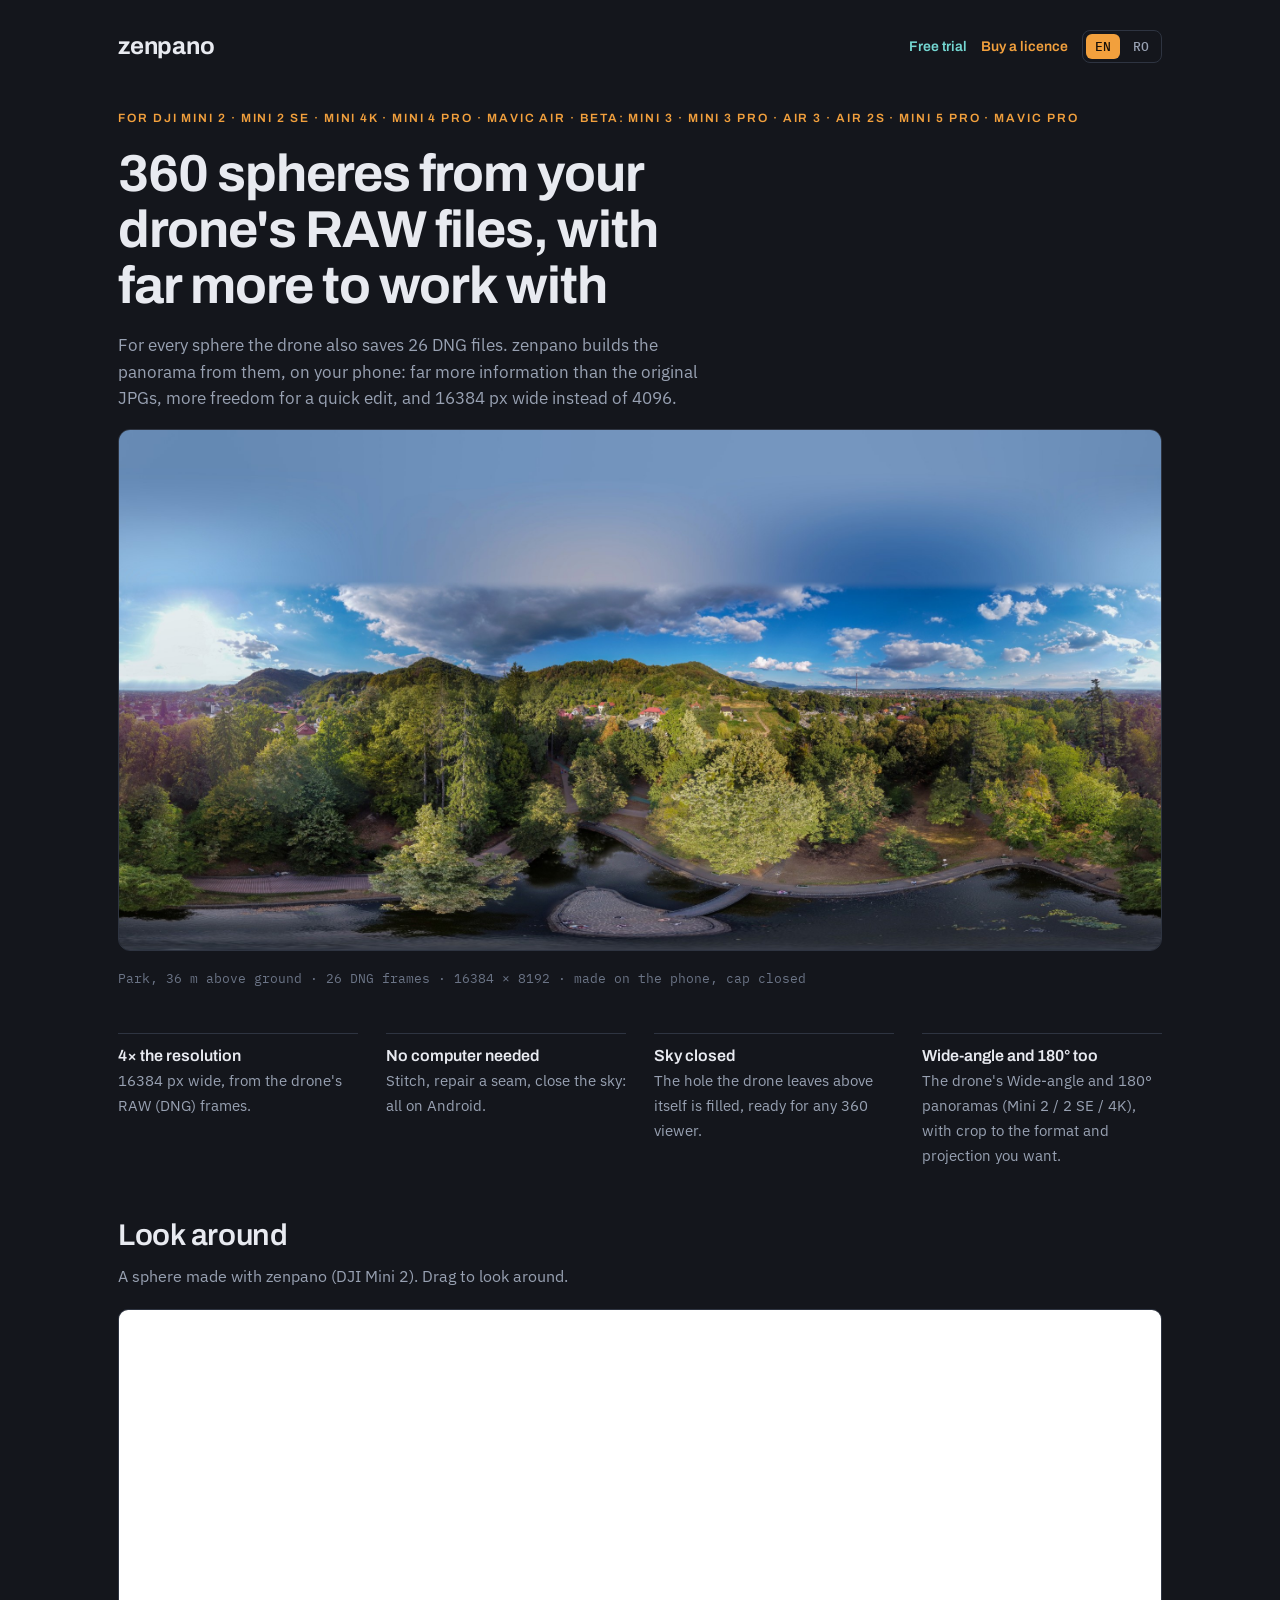
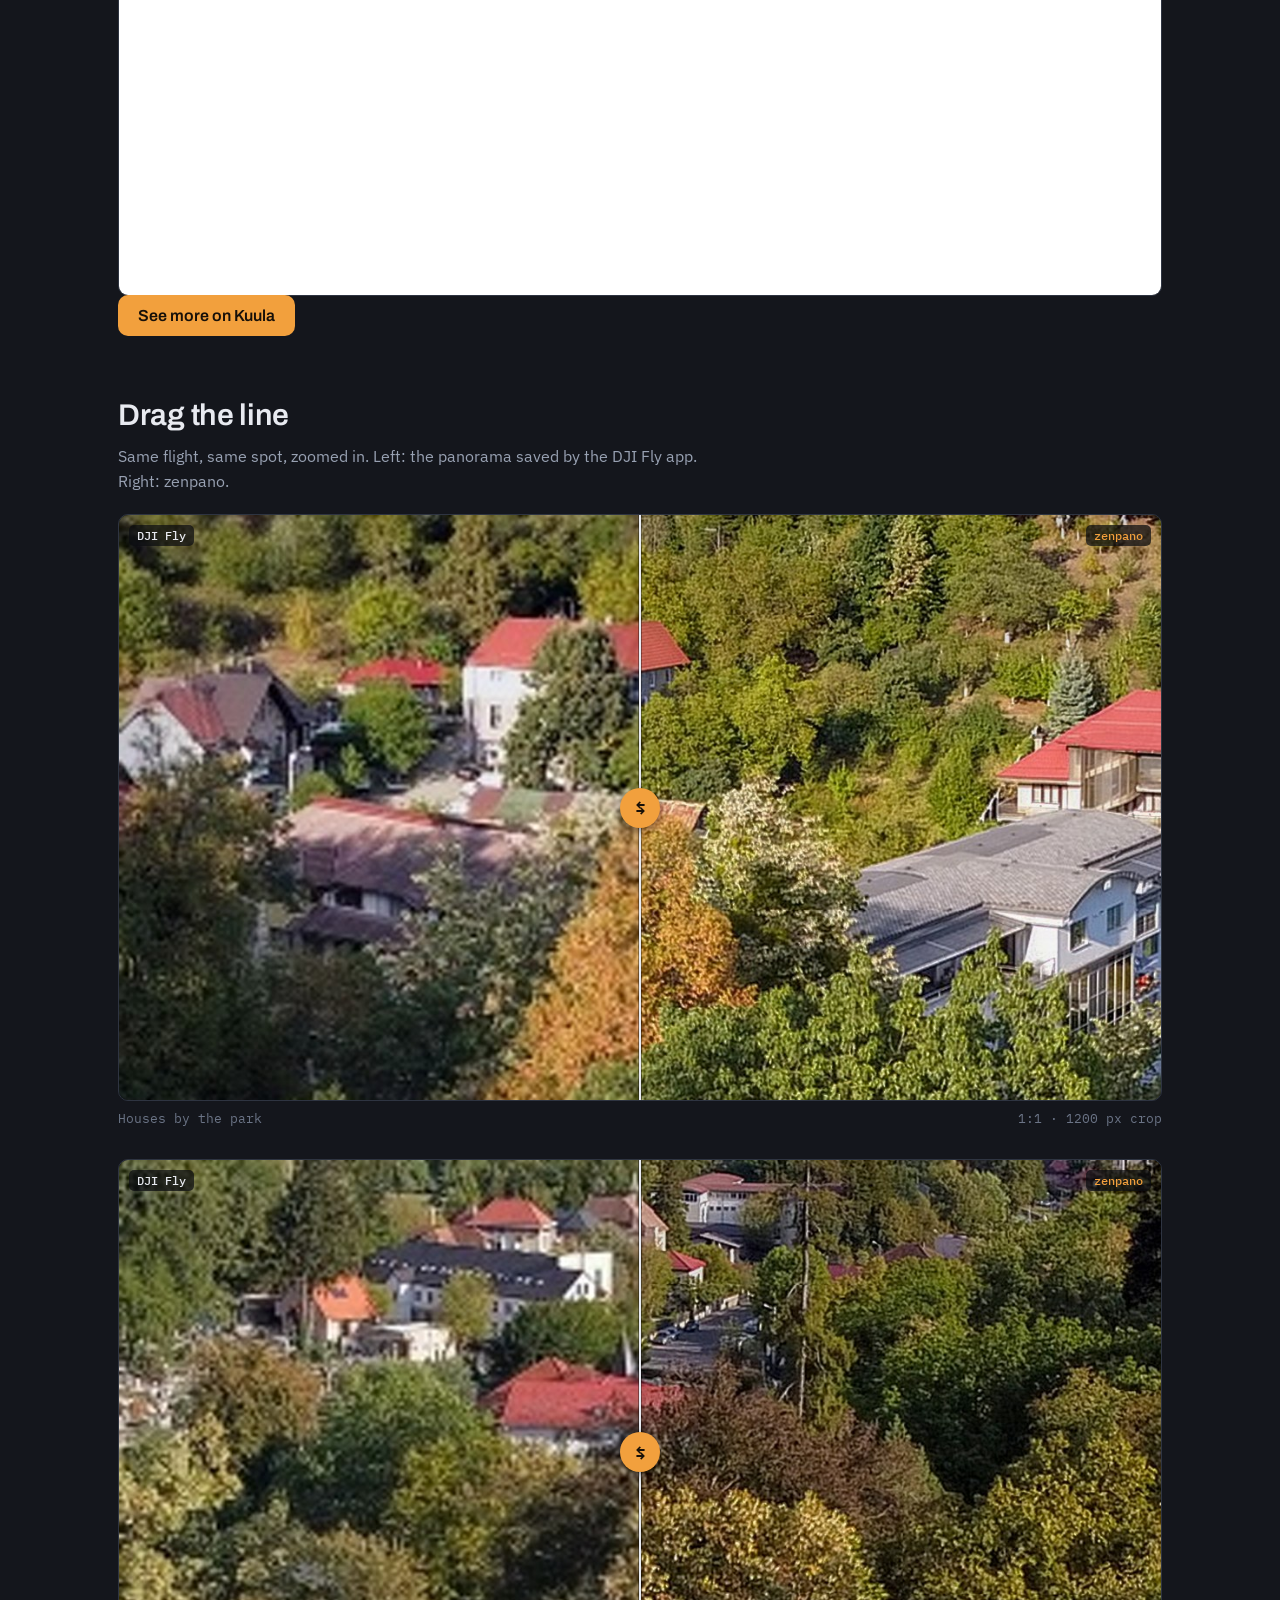
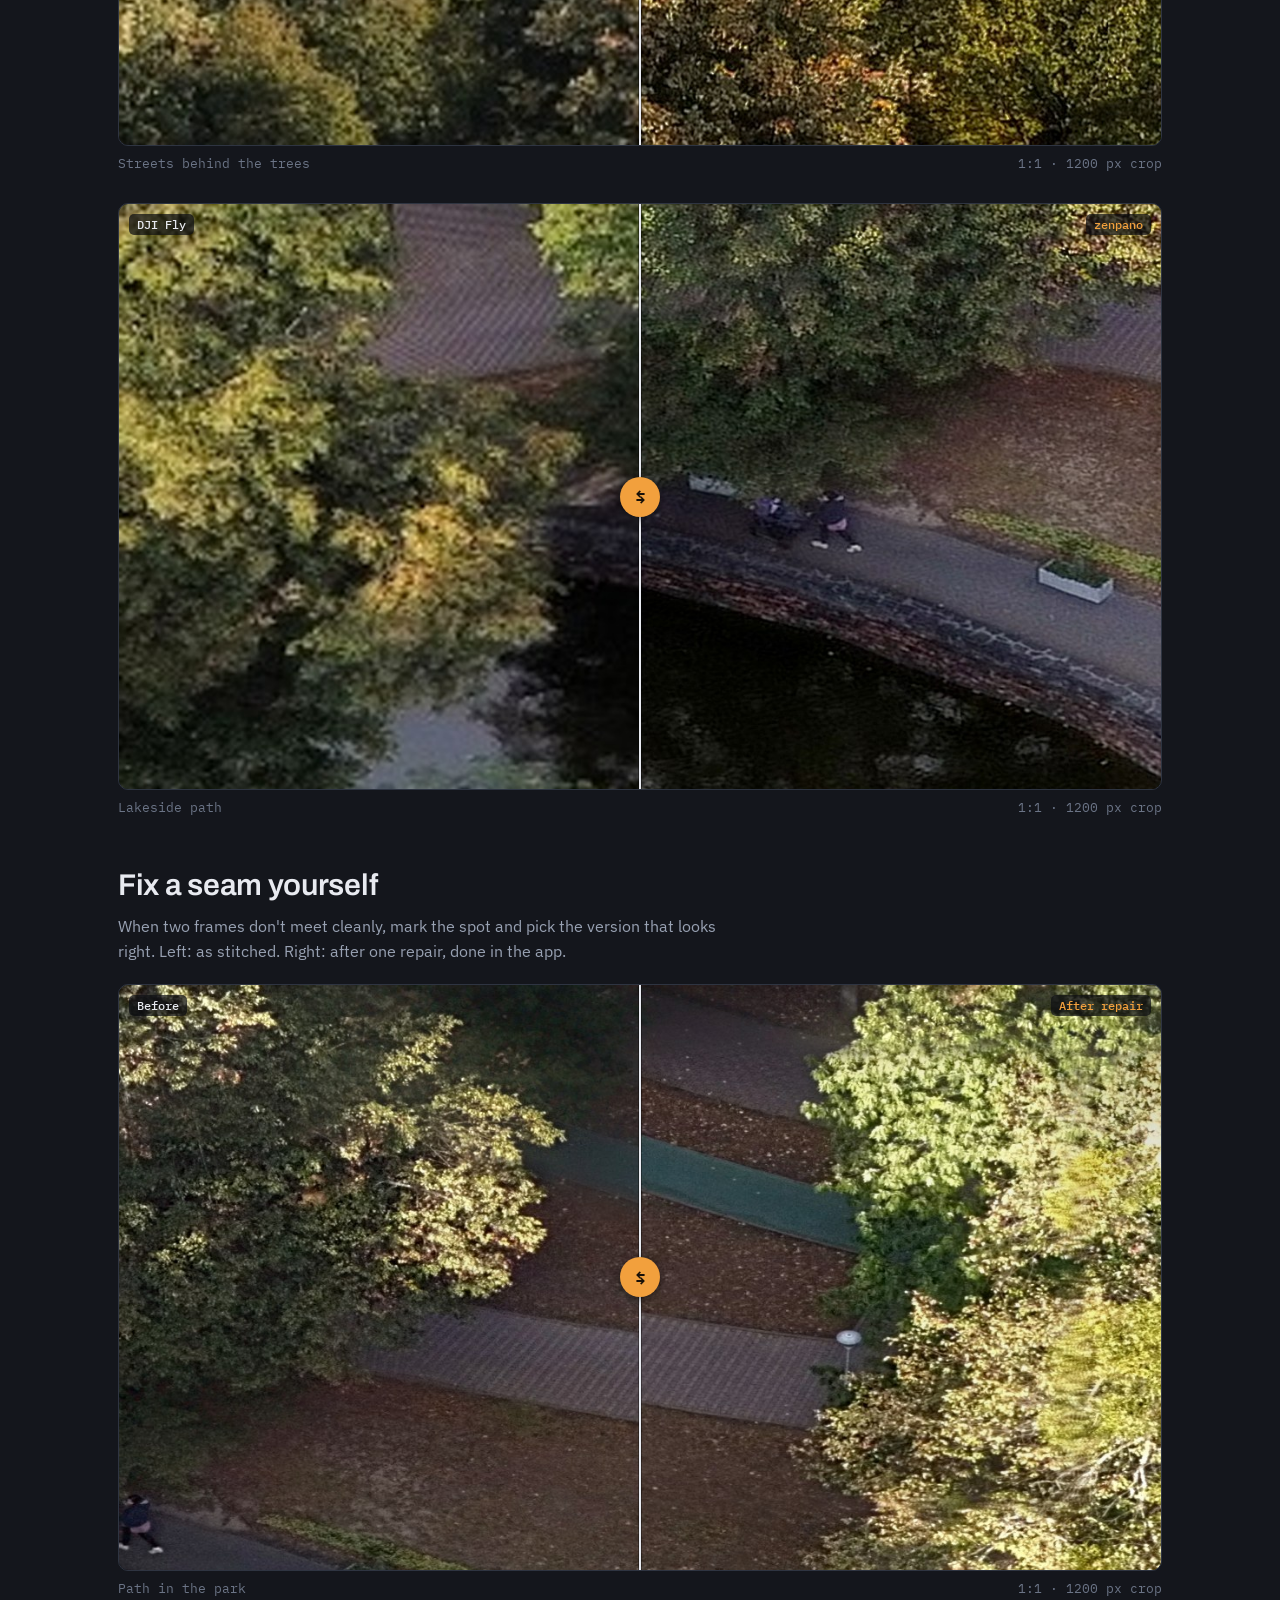
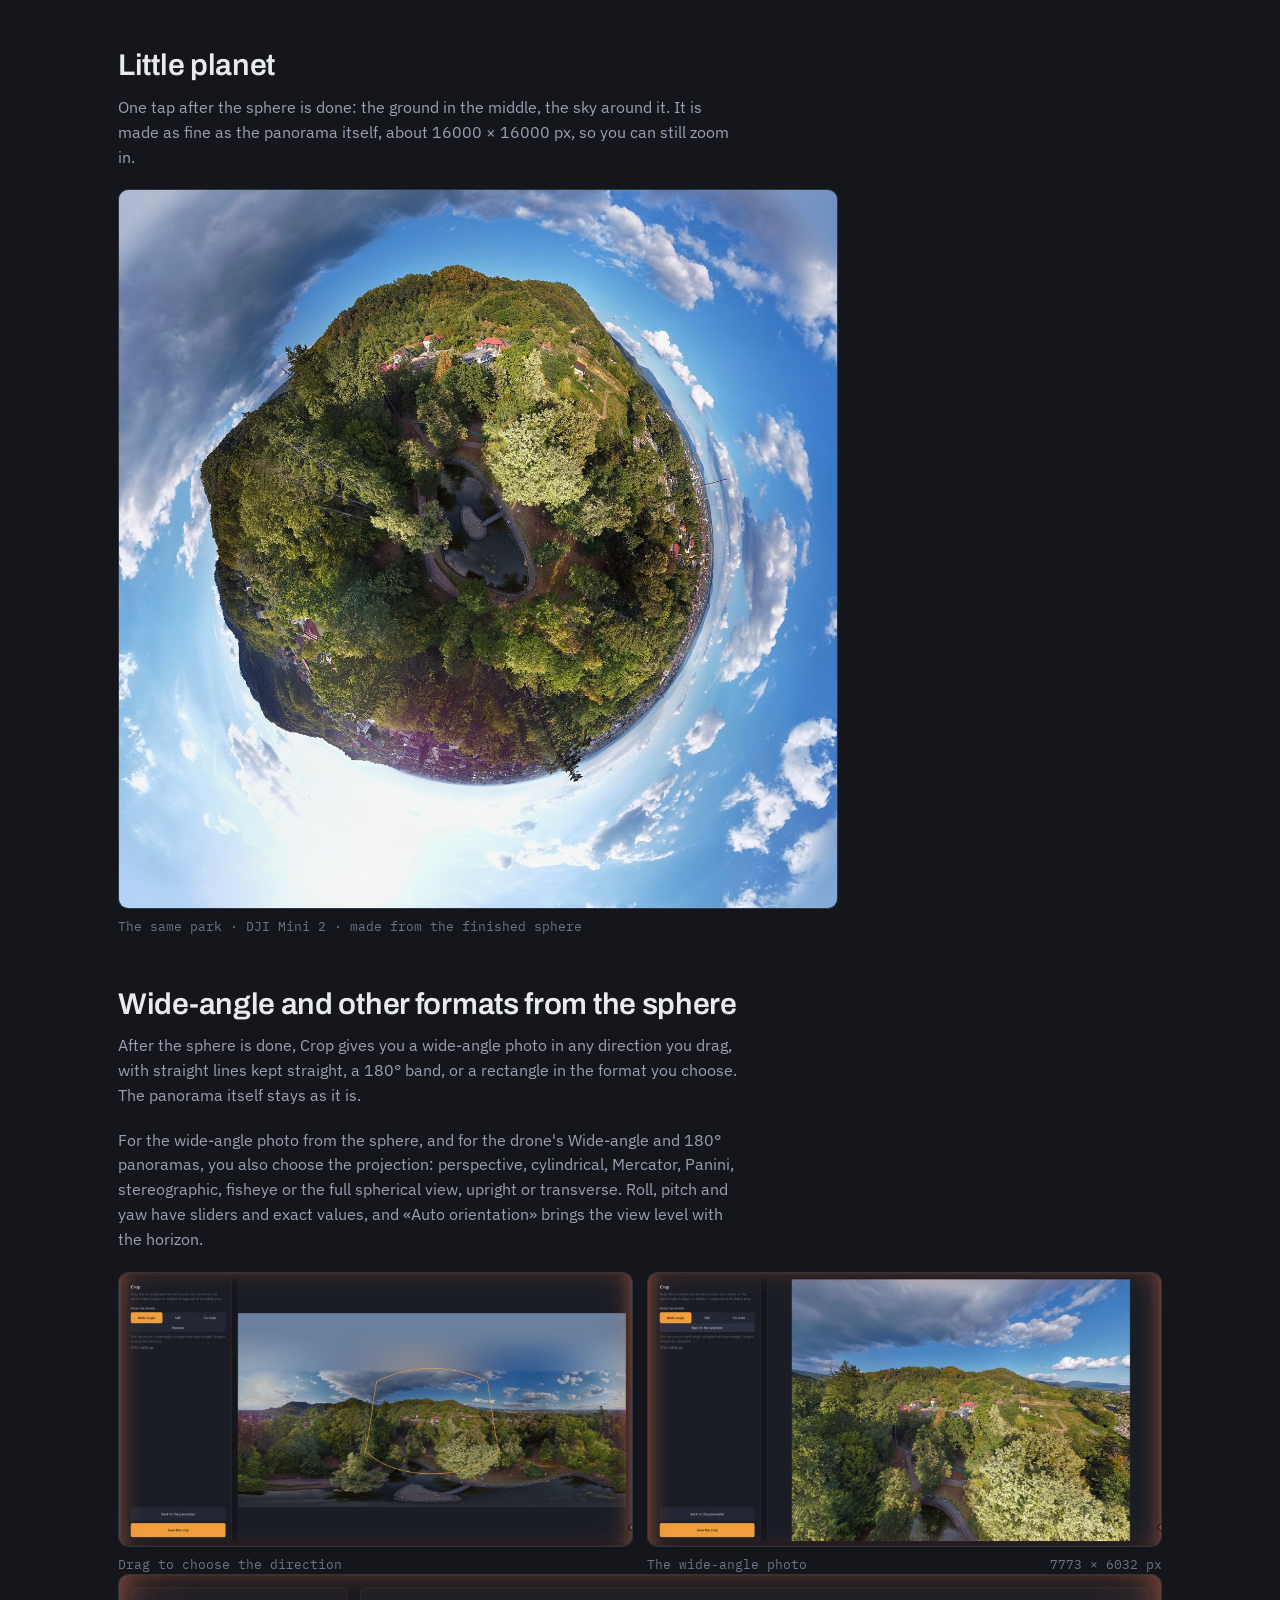
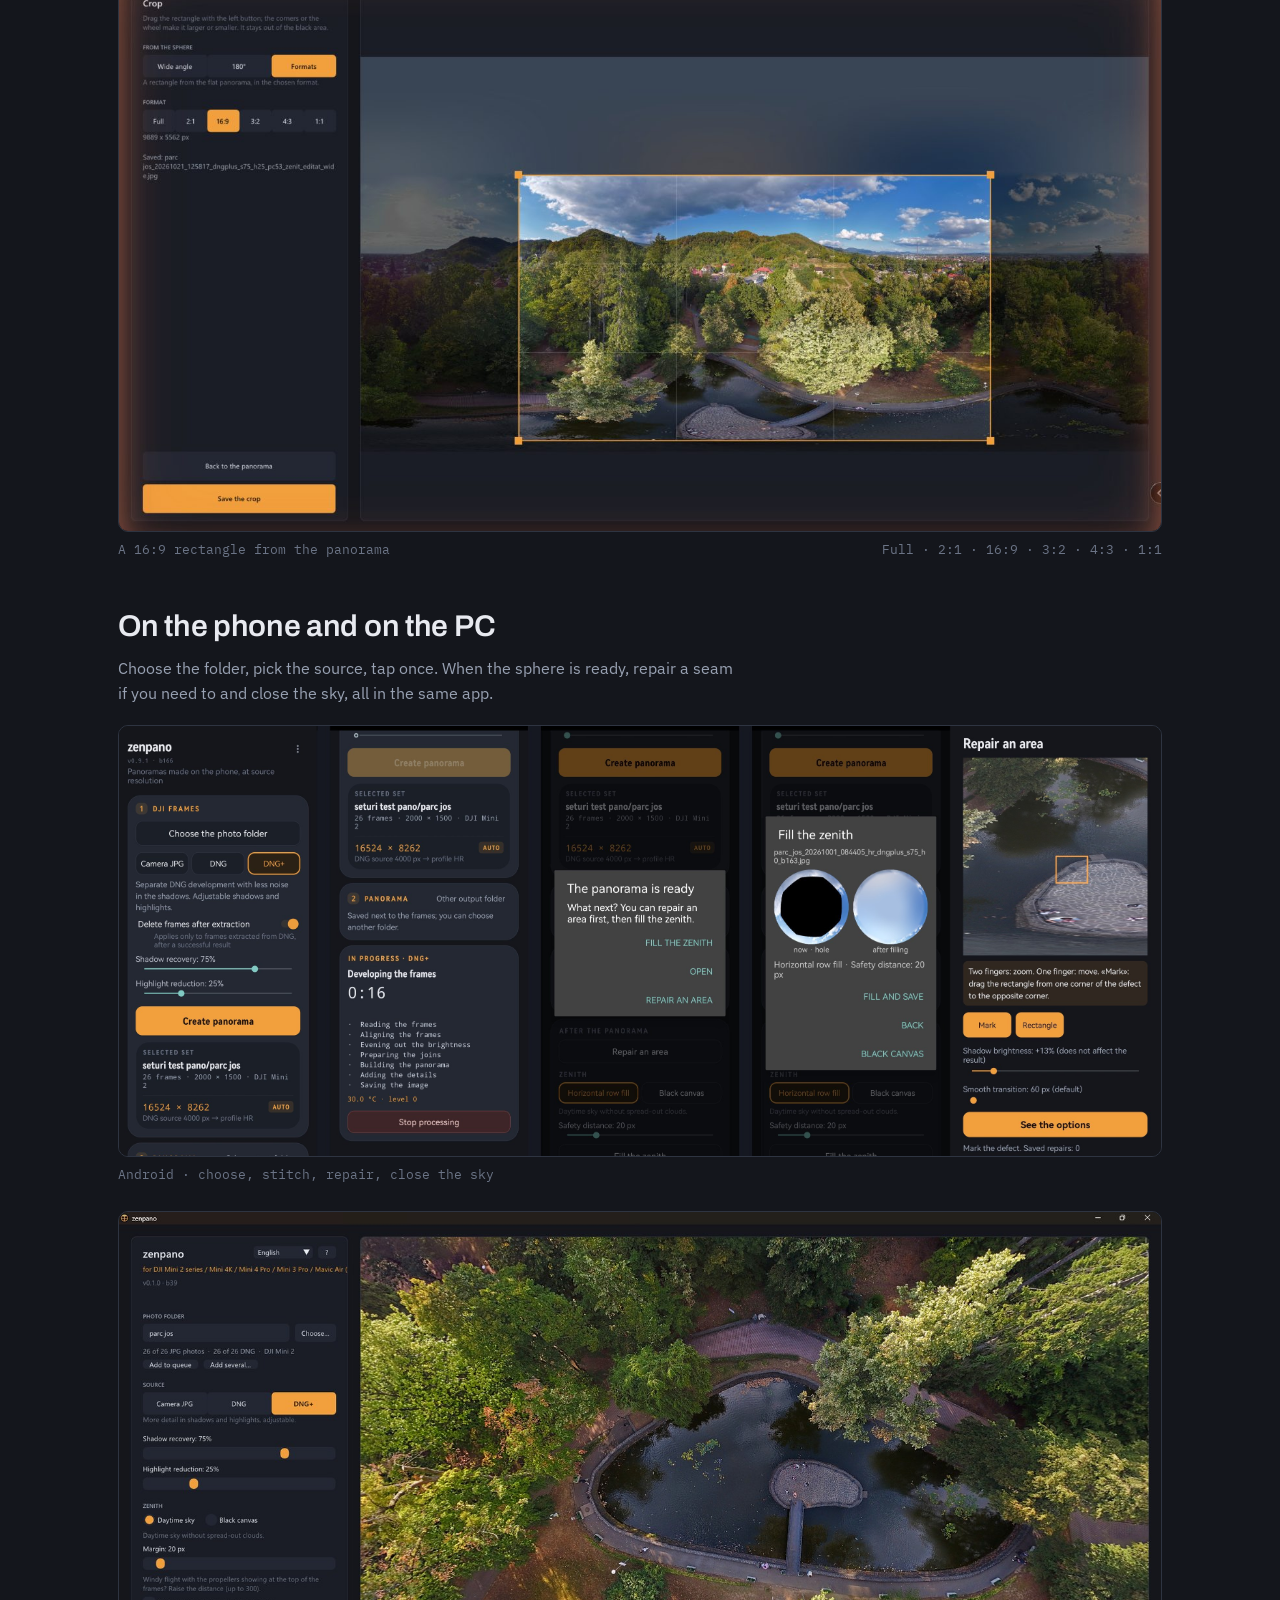
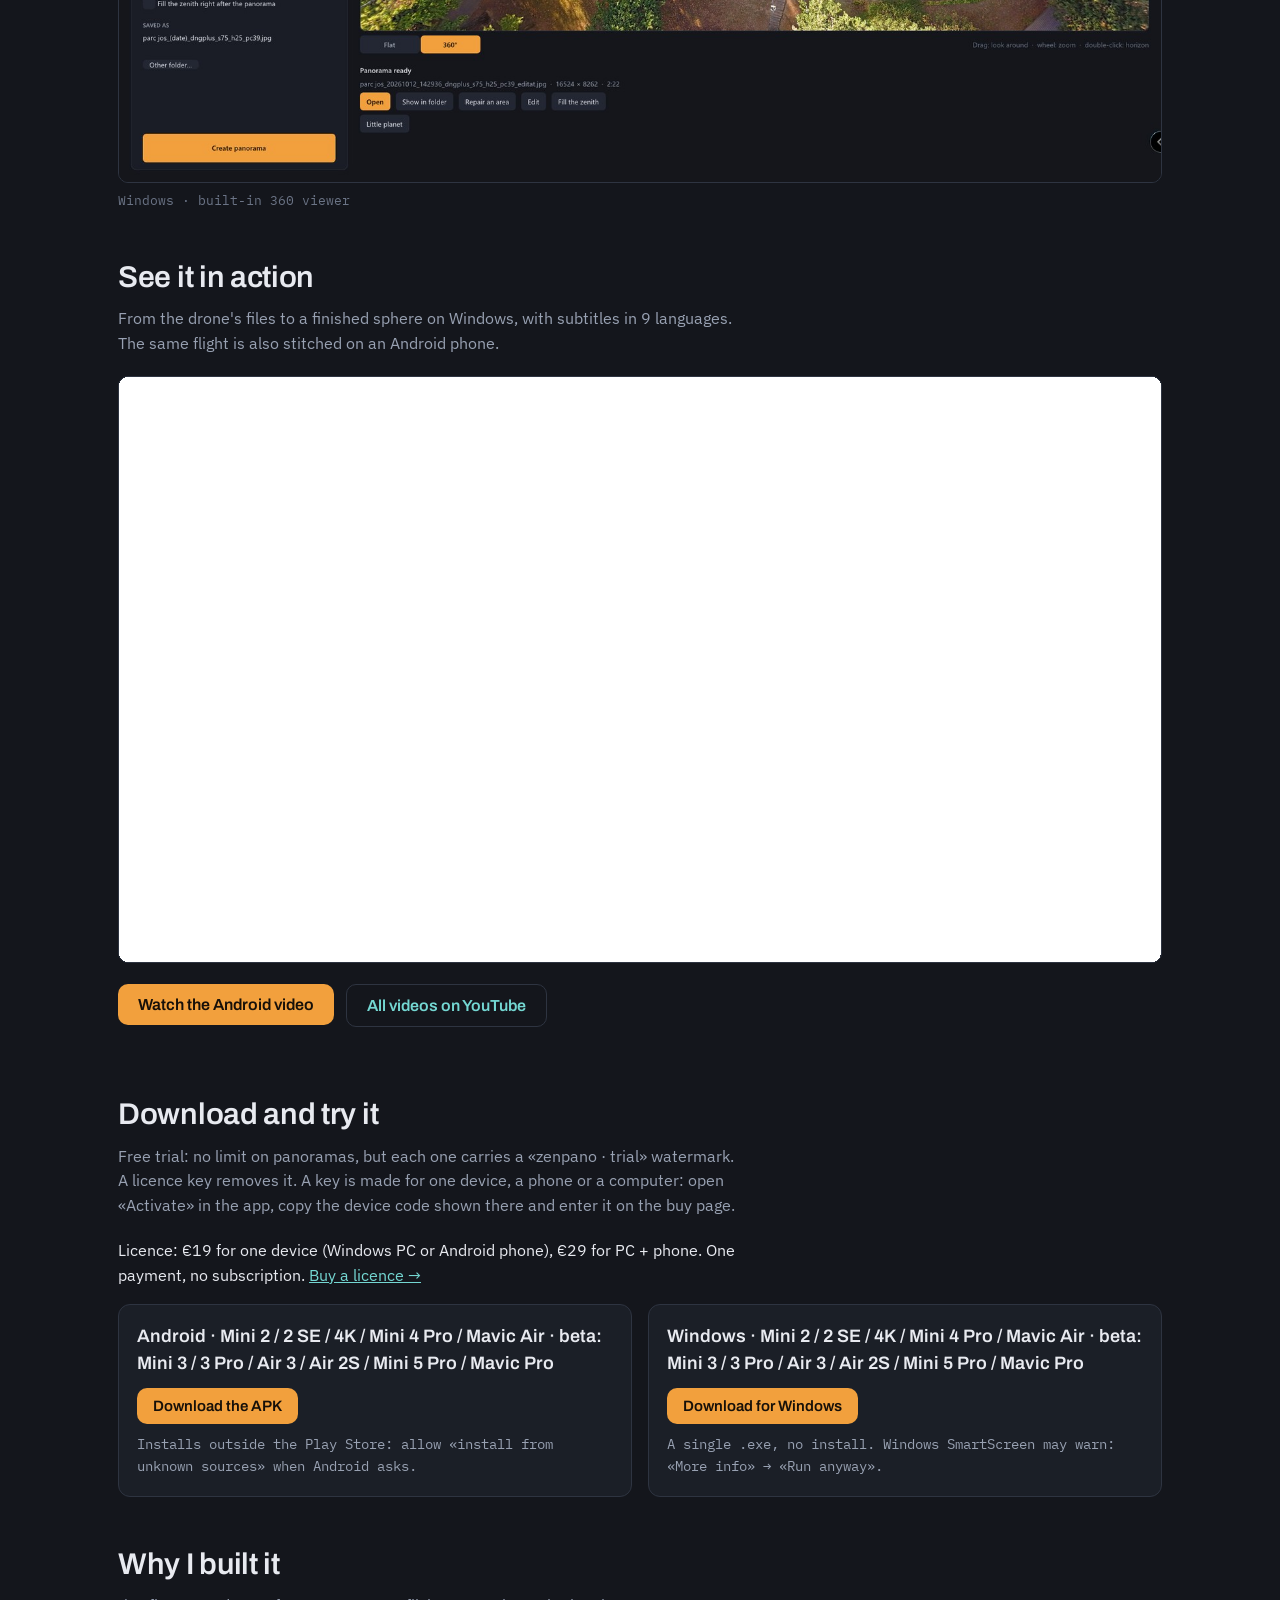
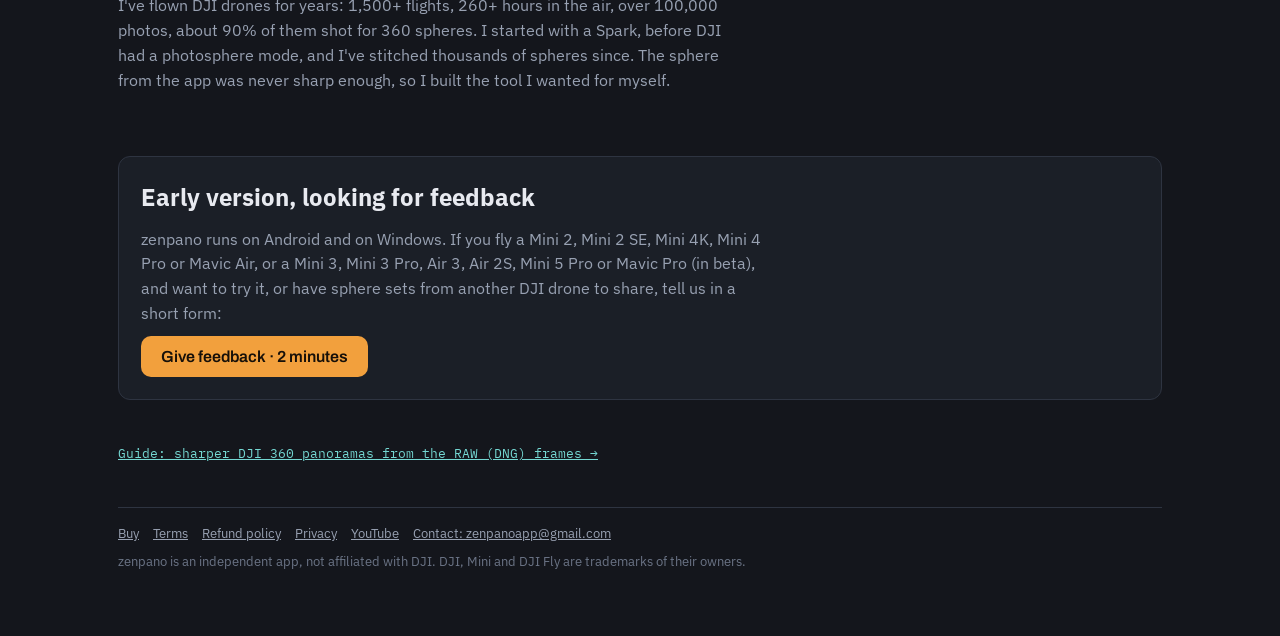
==== commit c2f32336: "Home: video section (Windows video, Android video, YouTube channel) and YouTube link in the footer" ====
--- a/index.html
+++ b/index.html
@@ -223,6 +223,16 @@
     </div>
   </section>
 
+  <section id="video">
+    <h2 data-t="vh">See it in action</h2>
+    <p data-t="vp">From the drone's files to a finished sphere on Windows, with subtitles in 9 languages. The same flight is also stitched on an Android phone.</p>
+    <iframe class="kframe" src="https://www.youtube-nocookie.com/embed/dTA26dnRmPI" title="zenpano on Windows: a DJI 360 sphere from the RAW frames" loading="lazy" allow="accelerometer; encrypted-media; gyroscope; picture-in-picture; fullscreen" referrerpolicy="strict-origin-when-cross-origin" allowfullscreen></iframe>
+    <p style="display:flex; gap:12px; flex-wrap:wrap; margin-top:14px">
+      <a class="btn" href="https://www.youtube.com/watch?v=QKlQv3XlrV4" target="_blank" rel="noopener" data-t="vba">Watch the Android video</a>
+      <a class="btn" style="background:none; color:var(--teal); border:1px solid var(--line)" href="https://www.youtube.com/@zenpano" target="_blank" rel="noopener" data-t="vbc">All videos on YouTube</a>
+    </p>
+  </section>
+
   <section id="download">
     <h2 data-t="dlh">Download and try it</h2>
     <p data-t="dlp">Free trial: no limit on panoramas, but each one carries a «zenpano · trial» watermark. A licence key removes it. A key is made for one device, a phone or a computer: open «Activate» in the app, copy the device code shown there and enter it on the buy page.</p>
@@ -255,7 +265,7 @@
   <p class="cap"><a href="dji-360-panorama.html" style="color:var(--teal)">Guide: sharper DJI 360 panoramas from the RAW (DNG) frames →</a></p>
   <footer>
     <nav aria-label="Footer">
-      <a href="buy.html" data-t="nbuy2">Buy</a><a href="terms.html" data-t="nterms">Terms</a><a href="refund.html" data-t="nref">Refund policy</a><a href="privacy.html" data-t="npriv">Privacy</a><a class="zp-mail" href="#" data-u="zenpanoapp" data-d="gmail.com"><span data-t="ncontact">Contact</span>: <span class="zp-addr">zenpanoapp (at) gmail.com</span></a>
+      <a href="buy.html" data-t="nbuy2">Buy</a><a href="terms.html" data-t="nterms">Terms</a><a href="refund.html" data-t="nref">Refund policy</a><a href="privacy.html" data-t="npriv">Privacy</a><a href="https://www.youtube.com/@zenpano" target="_blank" rel="noopener">YouTube</a><a class="zp-mail" href="#" data-u="zenpanoapp" data-d="gmail.com"><span data-t="ncontact">Contact</span>: <span class="zp-addr">zenpanoapp (at) gmail.com</span></a>
     </nav>
     <span data-t="foot">zenpano is an independent app, not affiliated with DJI. DJI, Mini and DJI Fly are trademarks of their owners.</span>
   </footer>
@@ -318,6 +328,9 @@
     kb: 'Vezi mai multe pe Kuula',
     abh: 'De ce l-am făcut',
     abp: 'Zbor cu drone DJI de ani de zile: peste 1.500 de zboruri, peste 260 de ore în aer, peste 100.000 de poze, cam 90% făcute pentru sfere 360. Am început cu un Spark, înainte ca DJI să aibă modul photosphere, și de atunci am lipit mii de sfere. Sfera din aplicație nu mi-a fost niciodată destul de clară, așa că am făcut unealta pe care o voiam pentru mine.',
+    vh: 'Vezi cum merge',
+    vp: 'De la fișierele dronei la sfera terminată, pe Windows, cu subtitrări în 9 limbi. Același zbor e lipit și pe un telefon Android.',
+    vba: 'Vezi videoul pentru Android', vbc: 'Toate videourile pe YouTube',
     dlh: 'Descarcă și încearcă',
     dlp: 'Probă gratuită: fără limită de panorame, dar fiecare iese cu un watermark «zenpano · trial». O cheie de licență îl scoate. Cheia se face pentru un singur dispozitiv, telefon sau calculator: deschizi «Activează» în aplicație, copiezi codul dispozitivului afișat acolo și îl introduci pe pagina de cumpărare.',
     price: 'Licența: 19 € pentru un dispozitiv (PC cu Windows sau telefon Android), 29 € pentru PC + telefon. O singură plată, fără abonament.',
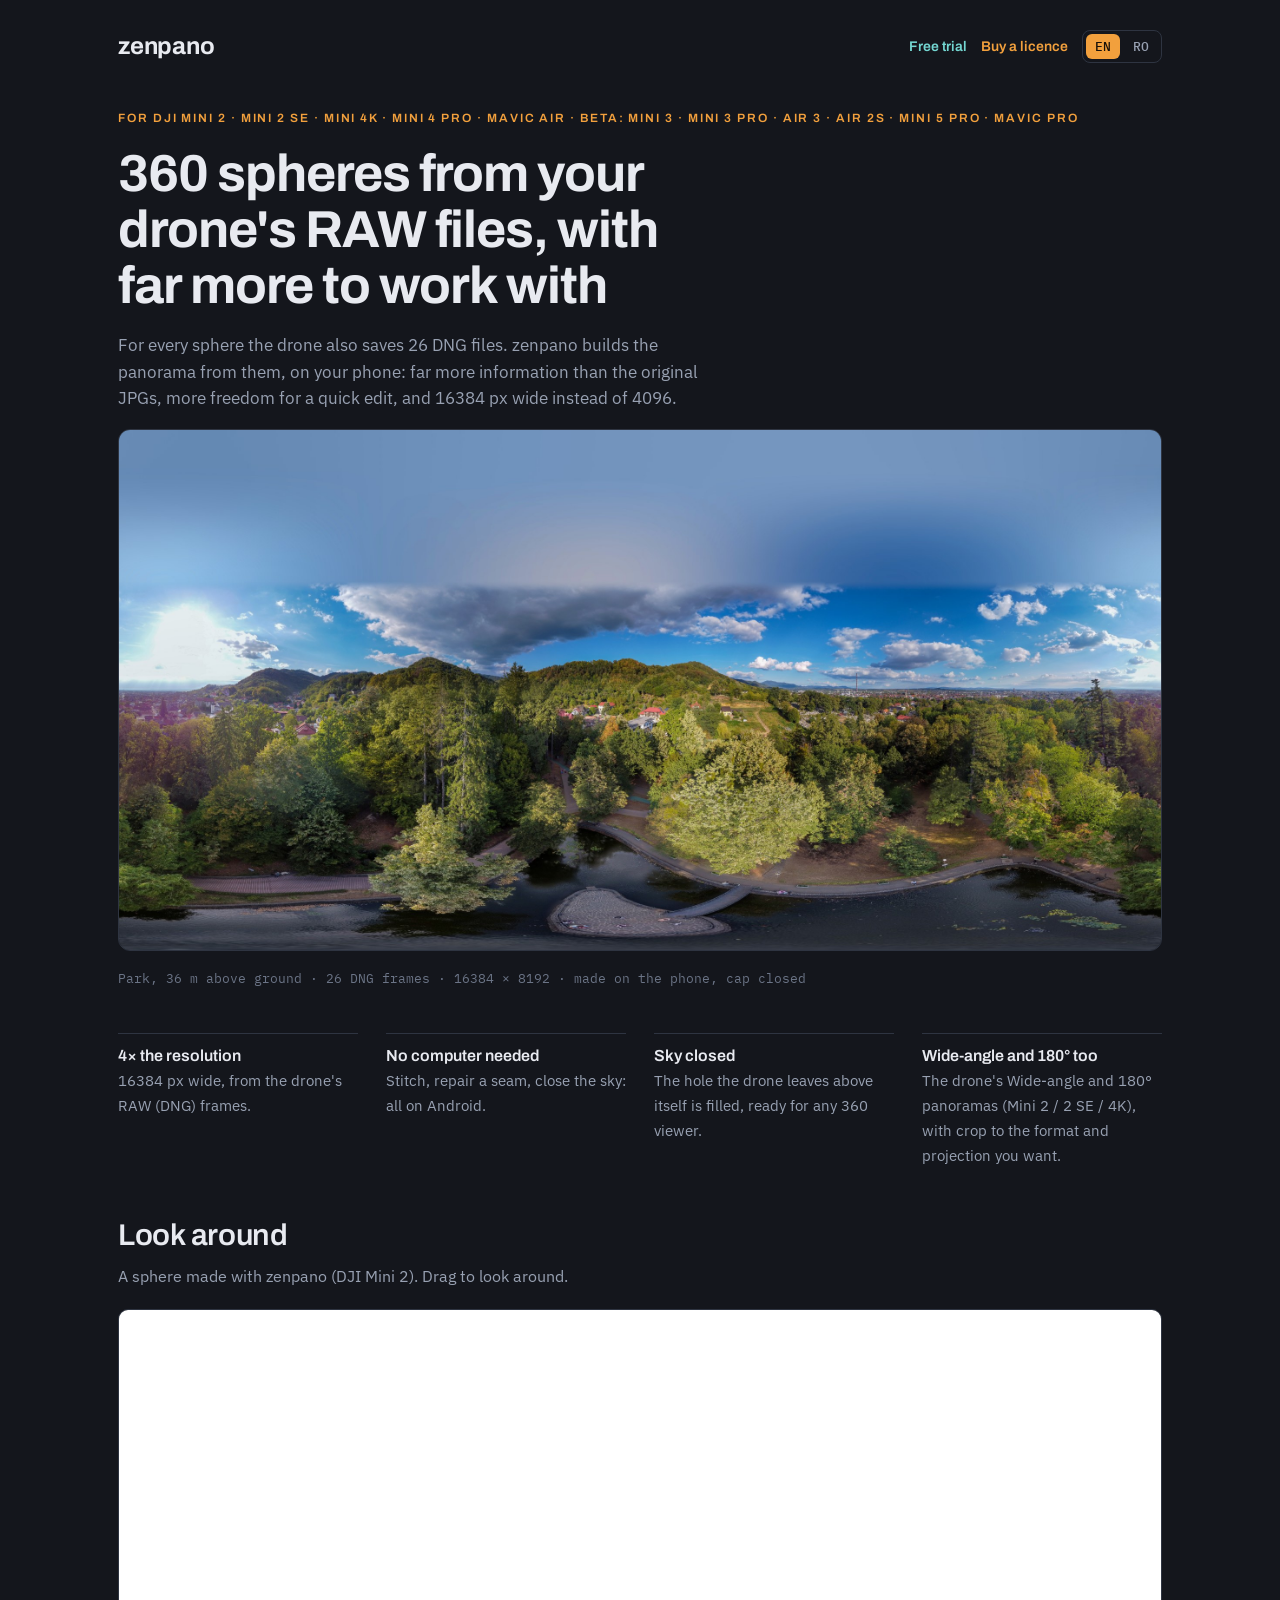
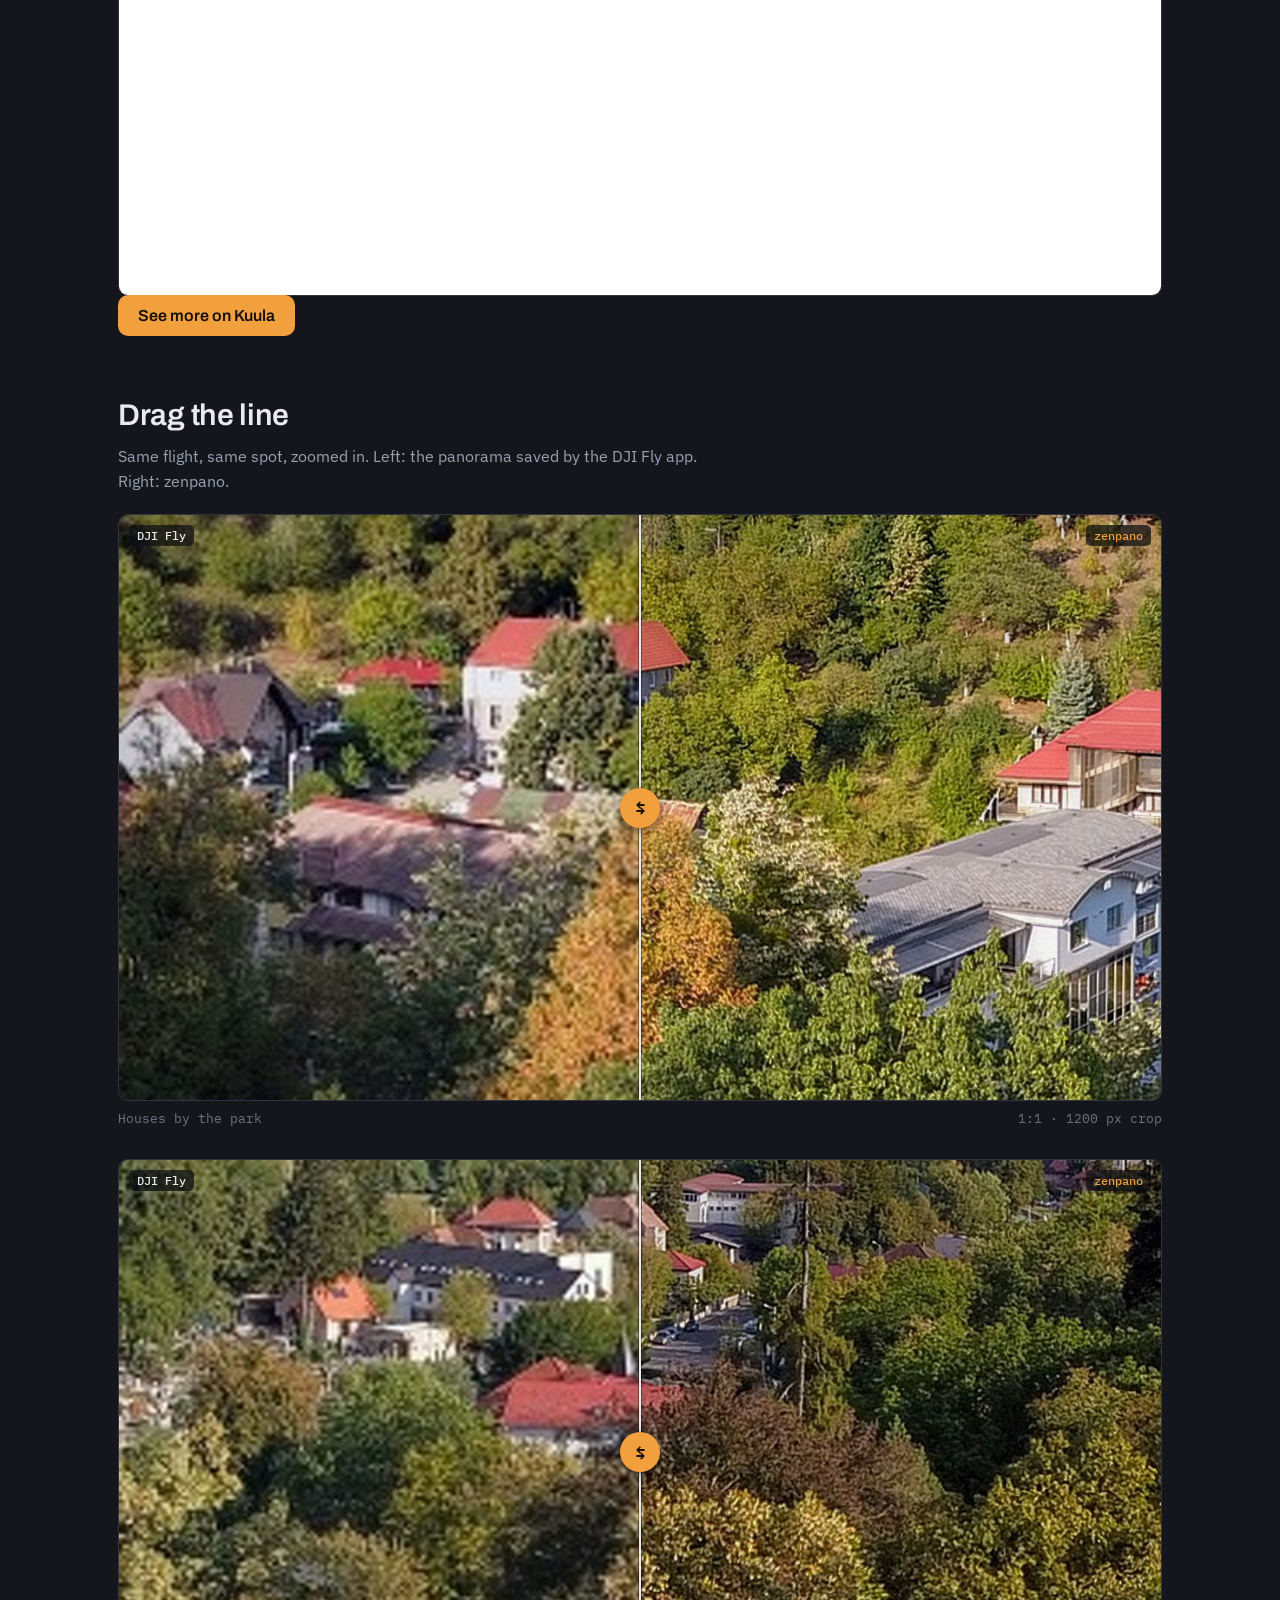
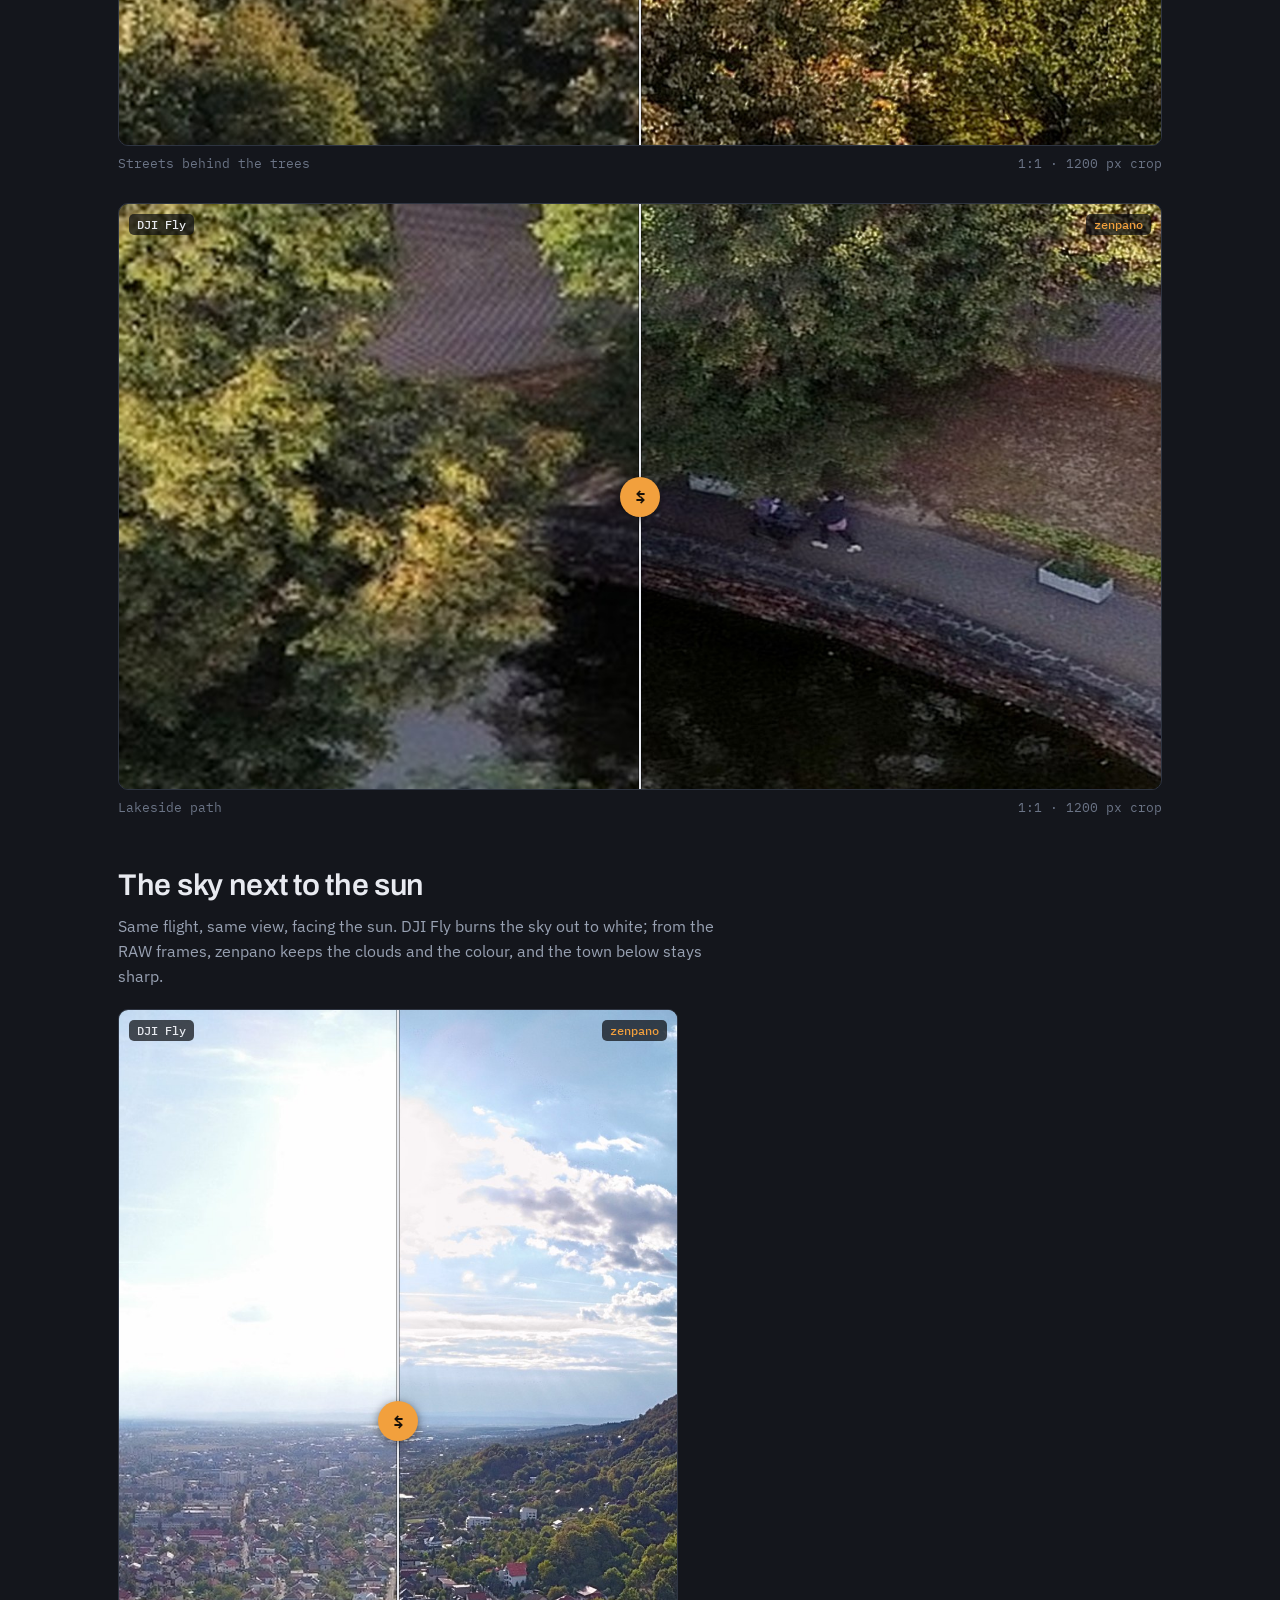
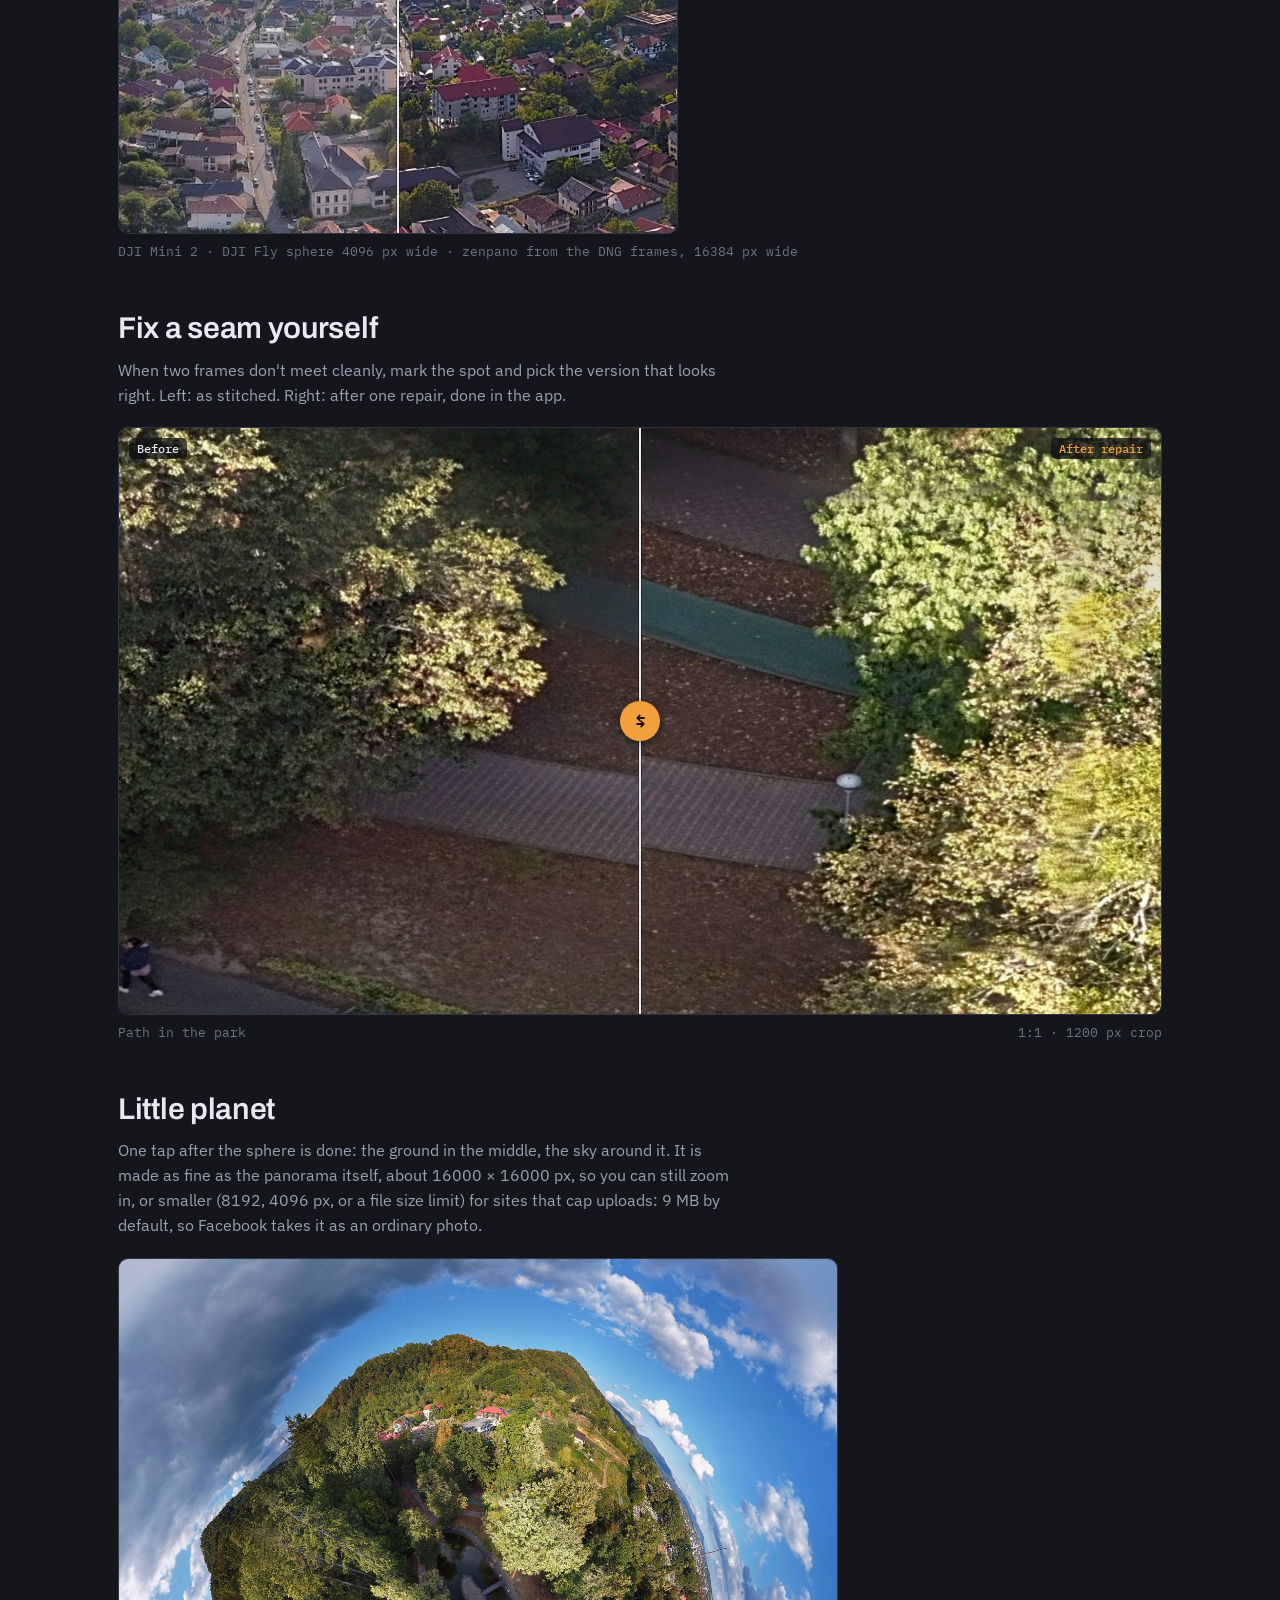
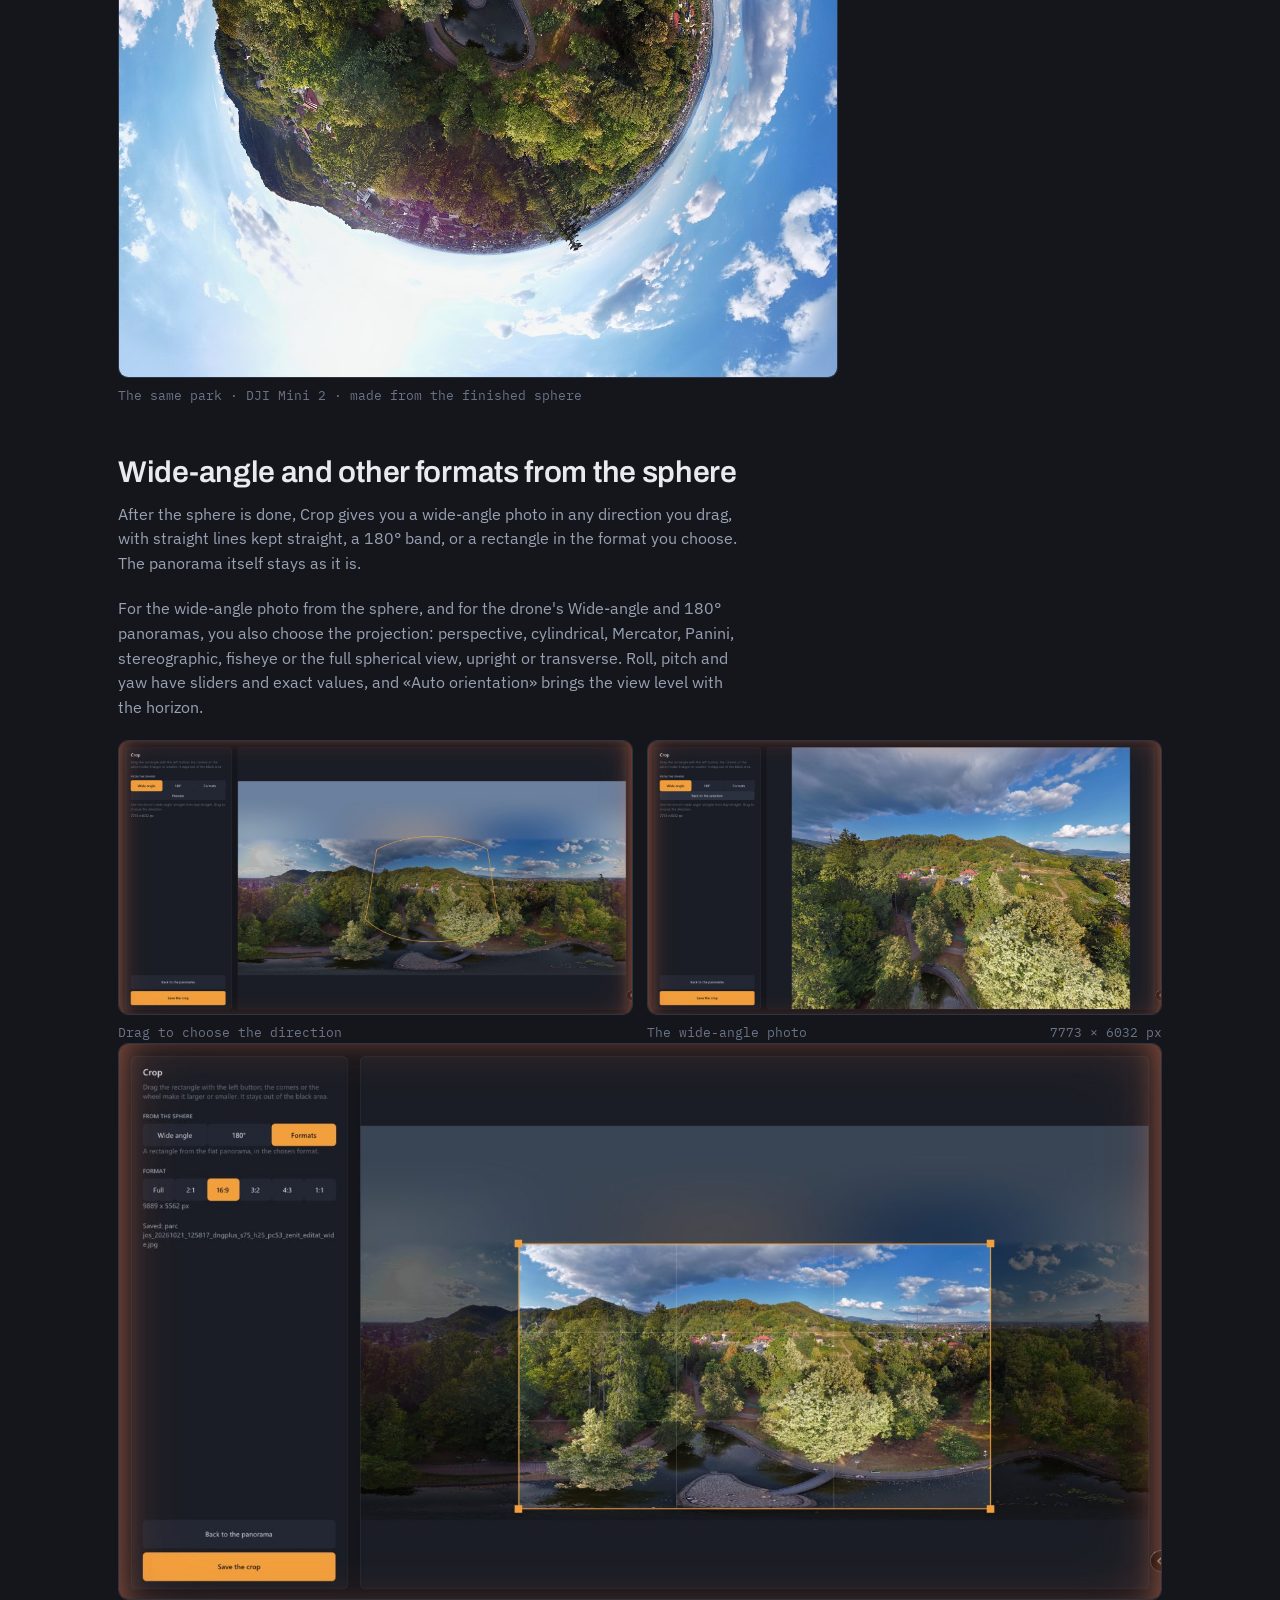
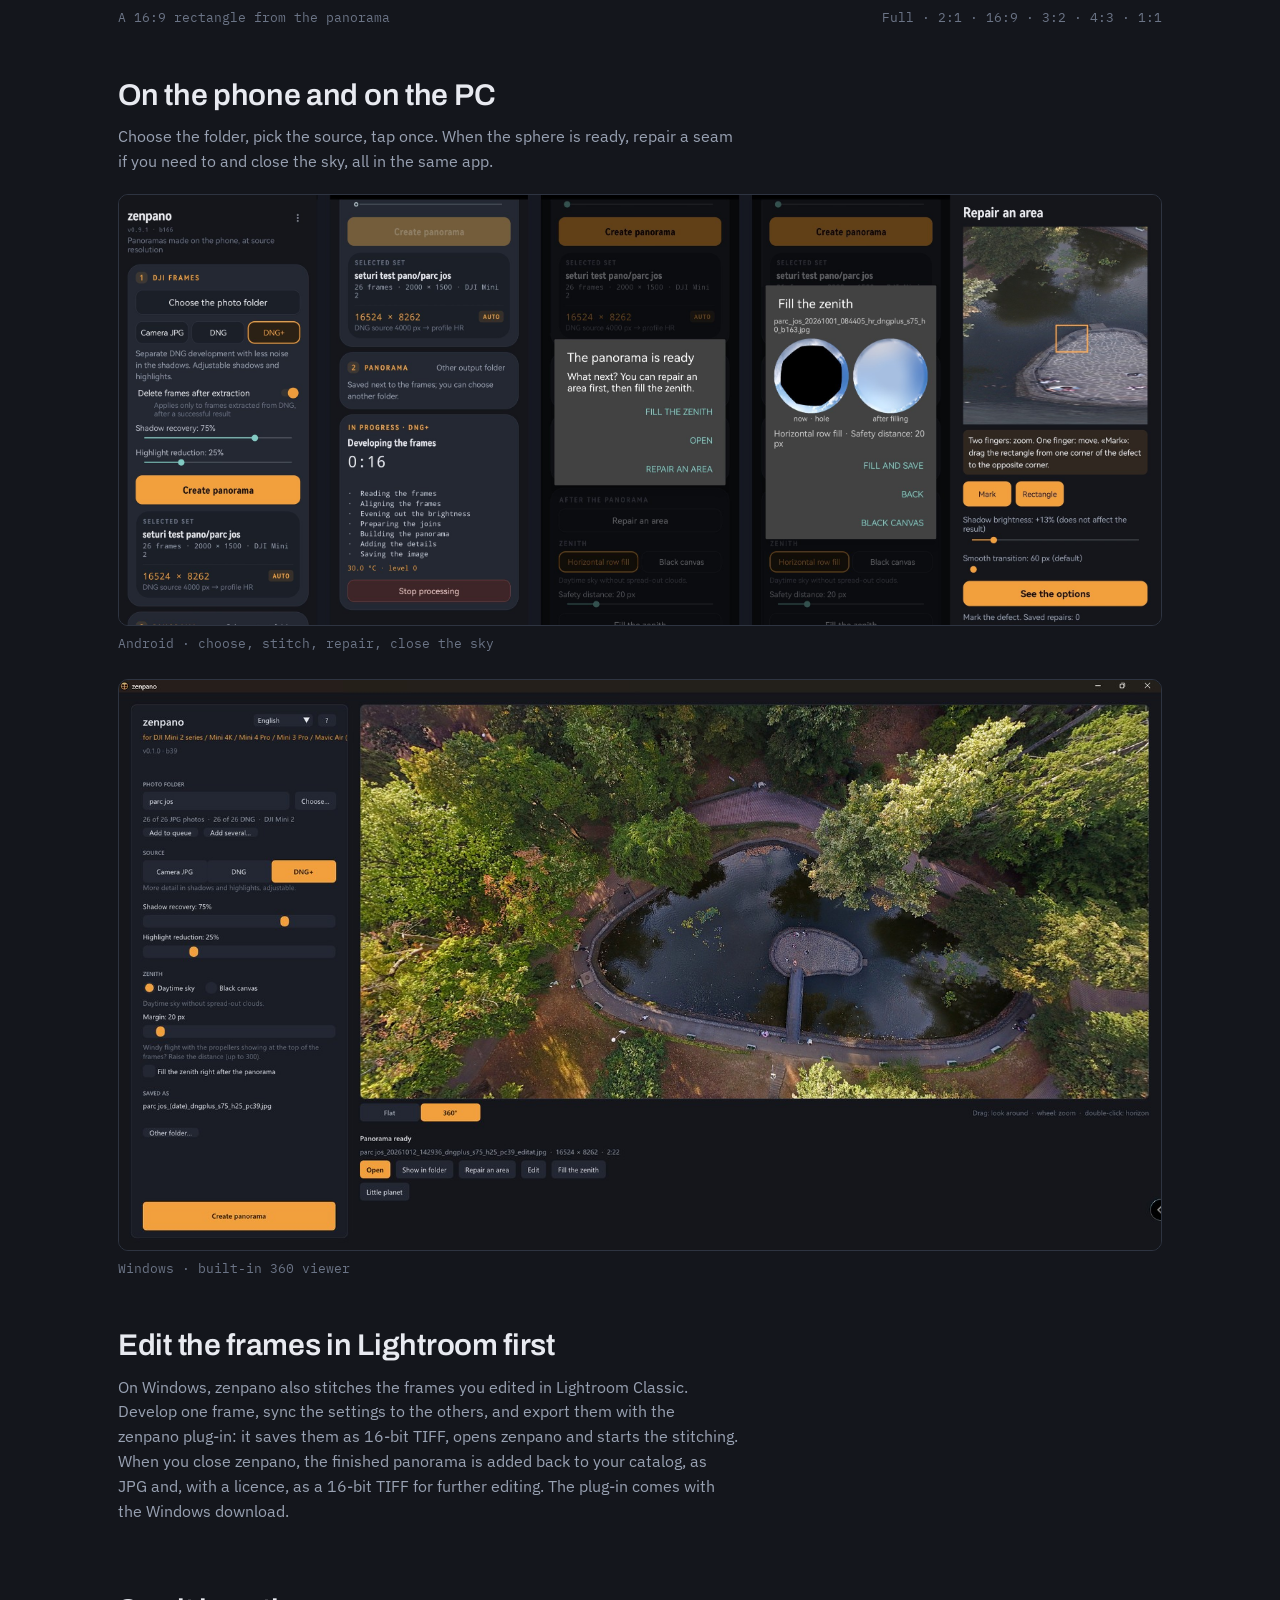
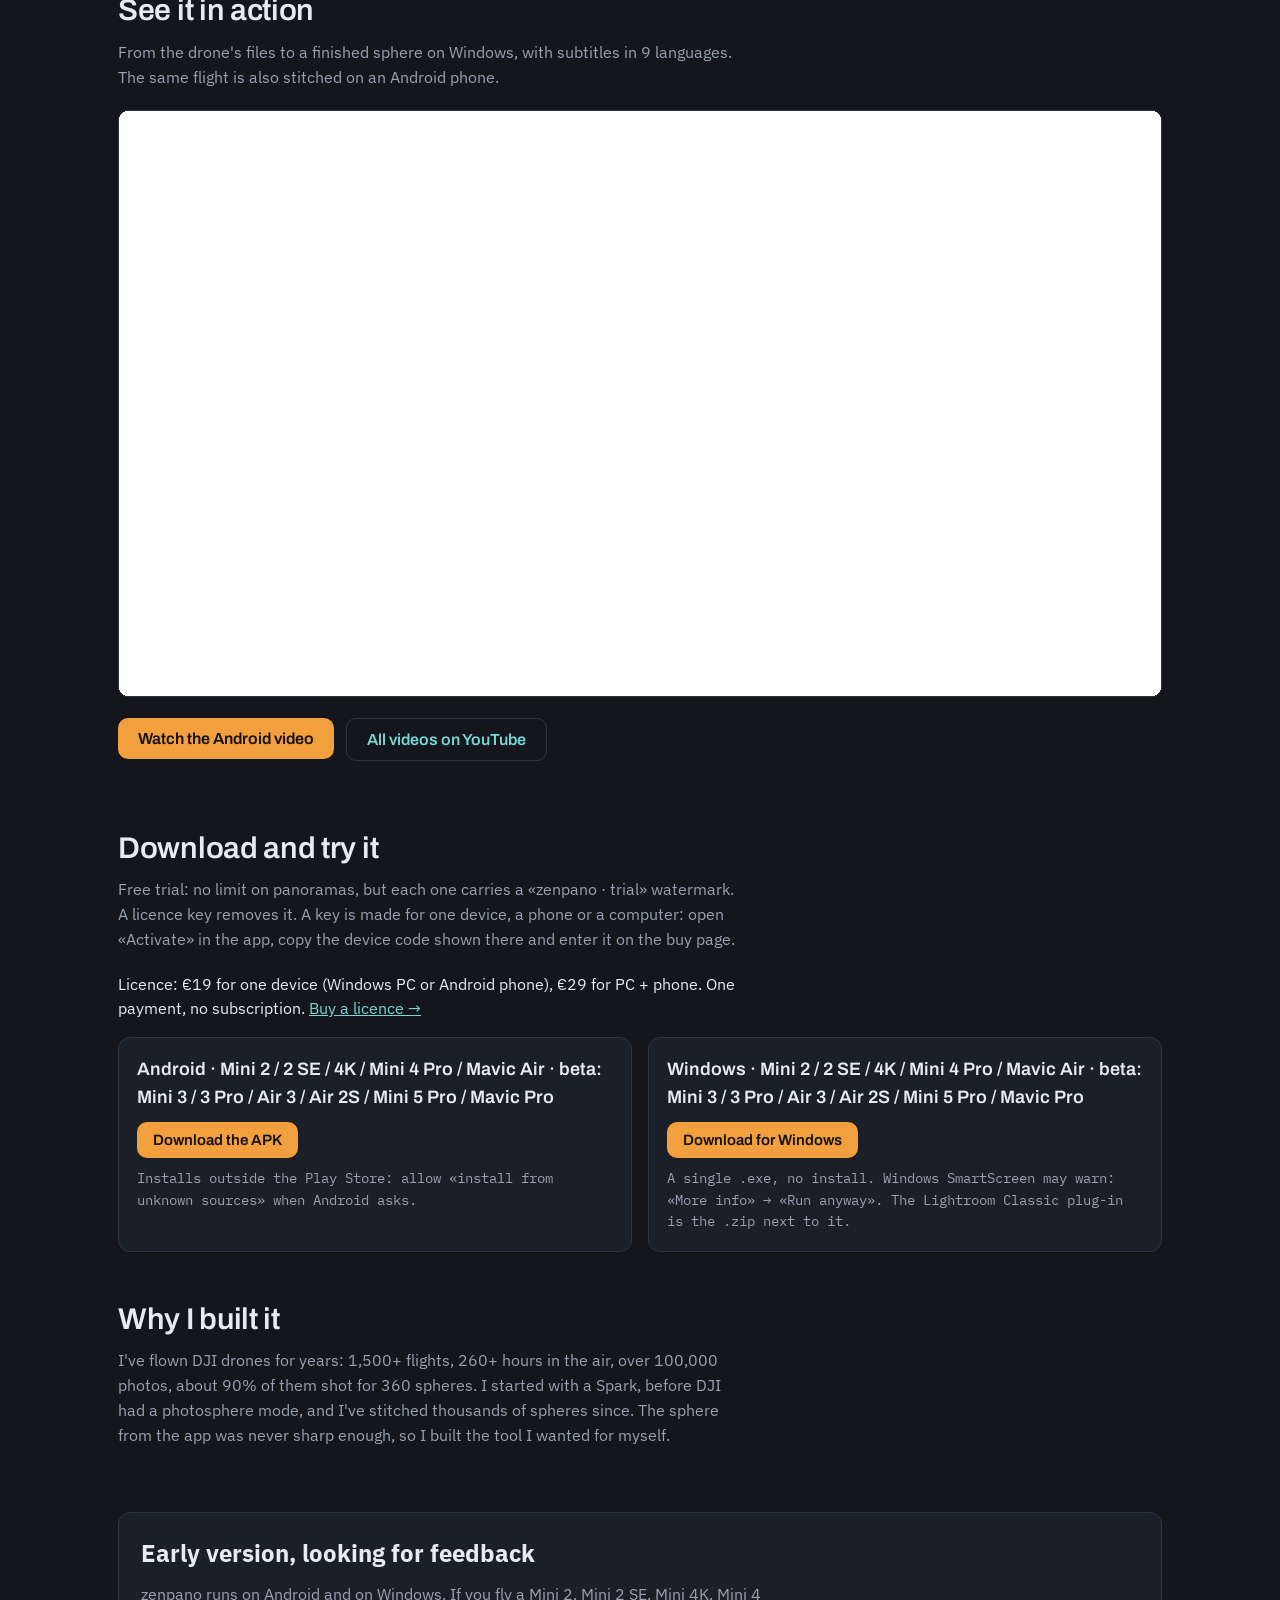
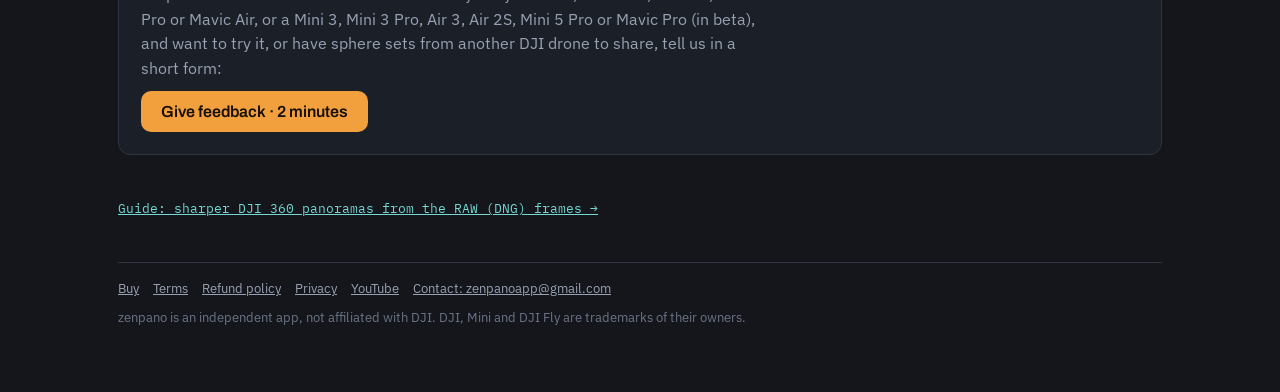
==== commit d52ff971: "Home: sky next to the sun comparison, Lightroom section, planet sizes, plug-in in the download; Guid" ====
--- a/index.html
+++ b/index.html
@@ -63,6 +63,7 @@
        touch-action:pan-y; user-select:none; cursor:ew-resize; --x:50%}
   .cmp img{position:absolute; inset:0; width:100%; height:100%; object-fit:cover; pointer-events:none}
   .cmp .top{clip-path:inset(0 0 0 var(--x))}
+  .cmp.tall{aspect-ratio:950/1400; max-width:min(100%,560px)}
   .cmp .bar{position:absolute; top:0; bottom:0; left:var(--x); width:2px; margin-left:-1px; background:var(--text); box-shadow:0 0 0 1px rgba(0,0,0,.35)}
   .cmp .knob{position:absolute; top:50%; left:var(--x); width:40px; height:40px; margin:-20px 0 0 -20px; border-radius:50%;
              background:var(--accent); color:#171009; display:grid; place-items:center; font:700 15px var(--mono); box-shadow:0 2px 10px rgba(0,0,0,.5)}
@@ -164,6 +165,20 @@
   </section>
 
   <section>
+    <h2 data-t="sunh">The sky next to the sun</h2>
+    <p data-t="sunp">Same flight, same view, facing the sun. DJI Fly burns the sky out to white; from the RAW frames, zenpano keeps the clouds and the colour, and the town below stays sharp.</p>
+    <figure>
+      <div class="cmp tall" tabindex="0" role="slider" aria-label="Compare: sky next to the sun" aria-valuemin="0" aria-valuemax="100" aria-valuenow="50">
+        <img src="img/soare_fly.jpg" width="950" height="1400" loading="lazy" alt="Town below a hill with the sun above it in the DJI Fly sphere: the sky around the sun is plain white">
+        <img class="top" src="img/soare_zen.jpg" width="950" height="1400" loading="lazy" alt="The same view in zenpano: blue sky, clouds around the sun and sharp houses">
+        <span class="tag l">DJI Fly</span><span class="tag r">zenpano</span>
+        <div class="bar"></div><div class="knob">⇆</div>
+      </div>
+      <figcaption><span data-t="sunc">DJI Mini 2 · DJI Fly sphere 4096 px wide · zenpano from the DNG frames, 16384 px wide</span></figcaption>
+    </figure>
+  </section>
+
+  <section>
     <h2 data-t="rh">Fix a seam yourself</h2>
     <p data-t="rp">When two frames don't meet cleanly, mark the spot and pick the version that looks right. Left: as stitched. Right: after one repair, done in the app.</p>
     <div class="list">
@@ -181,7 +196,7 @@
 
   <section>
     <h2 data-t="ph">Little planet</h2>
-    <p data-t="pp">One tap after the sphere is done: the ground in the middle, the sky around it. It is made as fine as the panorama itself, about 16000 × 16000 px, so you can still zoom in.</p>
+    <p data-t="pp">One tap after the sphere is done: the ground in the middle, the sky around it. It is made as fine as the panorama itself, about 16000 × 16000 px, so you can still zoom in, or smaller (8192, 4096 px, or a file size limit) for sites that cap uploads: 9 MB by default, so Facebook takes it as an ordinary photo.</p>
     <figure>
       <img class="shot planet" src="img/planeta.jpg" width="1400" height="1400" loading="lazy" alt="A little planet made from a 360 sphere: a park with a small lake in the middle, trees and houses around it and the sky on the outside">
       <figcaption><span data-t="pc">The same park · DJI Mini 2 · made from the finished sphere</span></figcaption>
@@ -221,6 +236,11 @@
         <figcaption><span data-t="s2">Windows · built-in 360 viewer</span></figcaption>
       </figure>
     </div>
+  </section>
+
+  <section id="lightroom">
+    <h2 data-t="lrh">Edit the frames in Lightroom first</h2>
+    <p data-t="lrp">On Windows, zenpano also stitches the frames you edited in Lightroom Classic. Develop one frame, sync the settings to the others, and export them with the zenpano plug-in: it saves them as 16-bit TIFF, opens zenpano and starts the stitching. When you close zenpano, the finished panorama is added back to your catalog, as JPG and, with a licence, as a 16-bit TIFF for further editing. The plug-in comes with the Windows download.</p>
   </section>
 
   <section id="video">
@@ -246,7 +266,7 @@
       <div class="dlcard">
         <h3 data-t="dlwn">Windows · Mini 2 / 2 SE / 4K / Mini 4 Pro / Mavic Air · beta: Mini 3 / 3 Pro / Air 3 / Air 2S / Mini 5 Pro / Mavic Pro</h3>
         <a class="btn" href="https://github.com/sebip/zenpano/releases/latest" target="_blank" rel="noopener" data-t="dlwb">Download for Windows</a>
-        <p class="warn" data-t="dlww">A single .exe, no install. Windows SmartScreen may warn: «More info» → «Run anyway».</p>
+        <p class="warn" data-t="dlww">A single .exe, no install. Windows SmartScreen may warn: «More info» → «Run anyway». The Lightroom Classic plug-in is the .zip next to it.</p>
       </div>
     </div>
   </section>
@@ -313,7 +333,7 @@
     rp: 'Când două cadre nu se întâlnesc curat, marchezi locul și alegi varianta care arată bine. Stânga: cum a ieșit lipirea. Dreapta: după o reparație, făcută în aplicație.',
     tb: 'Înainte', ta: 'După reparație', c4: 'Aleea din parc',
     ph: 'Planetă mică',
-    pp: 'O apăsare după ce sfera e gata: solul în mijloc, cerul în jur. Iese la finețea panoramei, circa 16000 × 16000 px, deci poți mări în continuare.',
+    pp: 'O apăsare după ce sfera e gata: solul în mijloc, cerul în jur. Iese la finețea panoramei, circa 16000 × 16000 px, deci poți mări în continuare, sau mai mică (8192, 4096 px, ori o limită de mărime a fișierului) pentru site-urile care limitează încărcarea: implicit 9 MB, ca Facebook s-o primească drept fotografie obișnuită.',
     pc: 'Același parc · DJI Mini 2 · făcută din sfera terminată',
     ch: 'Unghi larg și alte formate din sferă',
     cp: 'După ce sfera e gata, Decupează îți dă o fotografie cu unghi larg în orice direcție tragi, cu liniile drepte păstrate drepte, o bandă de 180° sau un dreptunghi în formatul ales. Panorama rămâne neatinsă.',
@@ -339,7 +359,12 @@
     dlan: 'Android · Mini 2 / 2 SE / 4K / Mini 4 Pro / Mavic Air · beta: Mini 3 / 3 Pro / Air 3 / Air 2S / Mini 5 Pro / Mavic Pro', dlab: 'Descarcă APK-ul',
     dlaw: 'Se instalează din afara Play Store: permite «instalarea din surse necunoscute» când întreabă Android.',
     dlwn: 'Windows · Mini 2 / 2 SE / 4K / Mini 4 Pro / Mavic Air · beta: Mini 3 / 3 Pro / Air 3 / Air 2S / Mini 5 Pro / Mavic Pro', dlwb: 'Descarcă pentru Windows',
-    dlww: 'Un singur .exe, fără instalare. Windows SmartScreen poate avertiza: «Mai multe informații» → «Rulează oricum».'
+    dlww: 'Un singur .exe, fără instalare. Windows SmartScreen poate avertiza: «Mai multe informații» → «Rulează oricum». Plugin-ul pentru Lightroom Classic e arhiva .zip de lângă el.',
+    sunh: 'Cerul de lângă soare',
+    sunp: 'Același zbor, aceeași vedere, cu fața spre soare. DJI Fly arde cerul până la alb; din cadrele RAW, zenpano păstrează norii și culoarea, iar orașul de dedesubt rămâne clar.',
+    sunc: 'DJI Mini 2 · sfera DJI Fly, 4096 px lățime · zenpano din cadrele DNG, 16384 px lățime',
+    lrh: 'Editezi întâi cadrele în Lightroom',
+    lrp: 'Pe Windows, zenpano lipește și cadrele editate în Lightroom Classic. Developezi un cadru, sincronizezi setările pe celelalte și le exporți cu plugin-ul zenpano: le salvează ca TIFF pe 16 biți, deschide zenpano și pornește lipirea. Când închizi zenpano, panorama terminată intră înapoi în catalog, ca JPG și, cu licență, ca TIFF pe 16 biți pentru editare mai departe. Plugin-ul vine cu descărcarea pentru Windows.'
   };
   var EN = {};
   document.querySelectorAll('[data-t]').forEach(function (n) { EN[n.dataset.t] = n.textContent; });
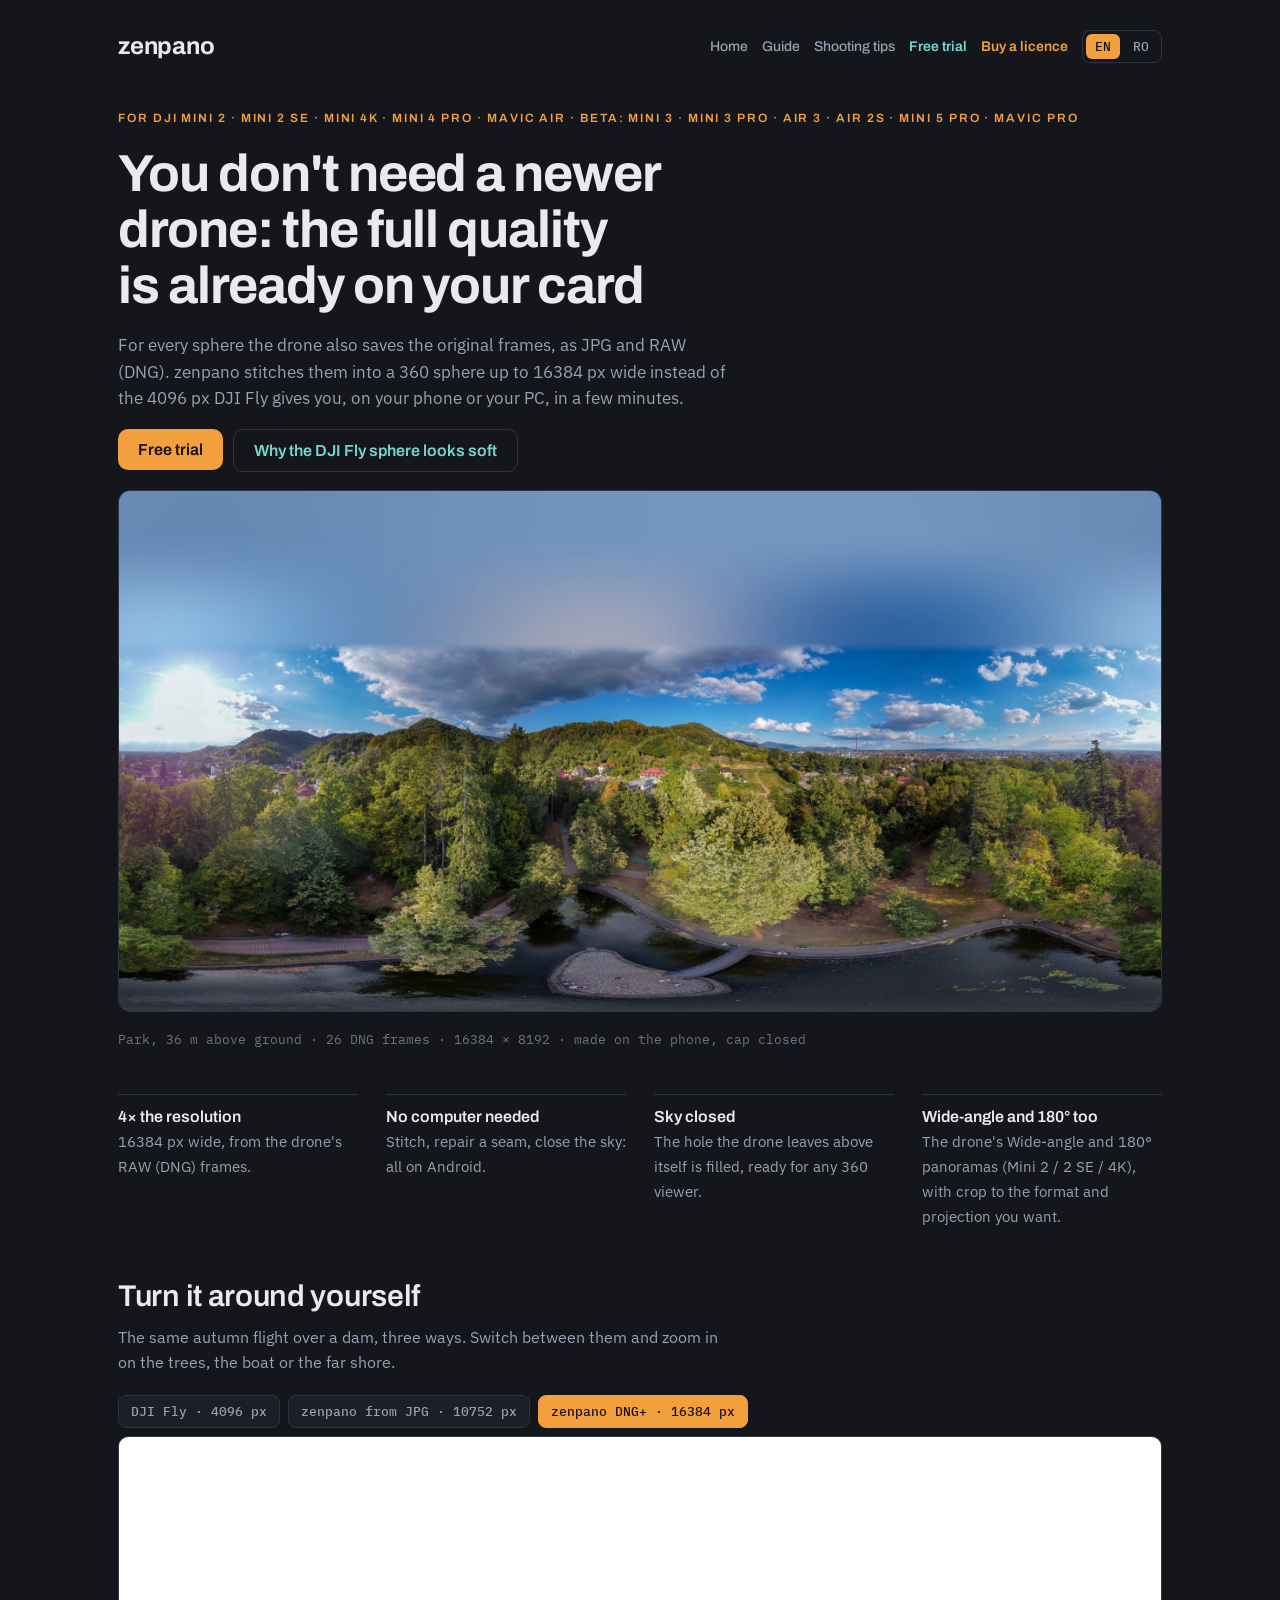
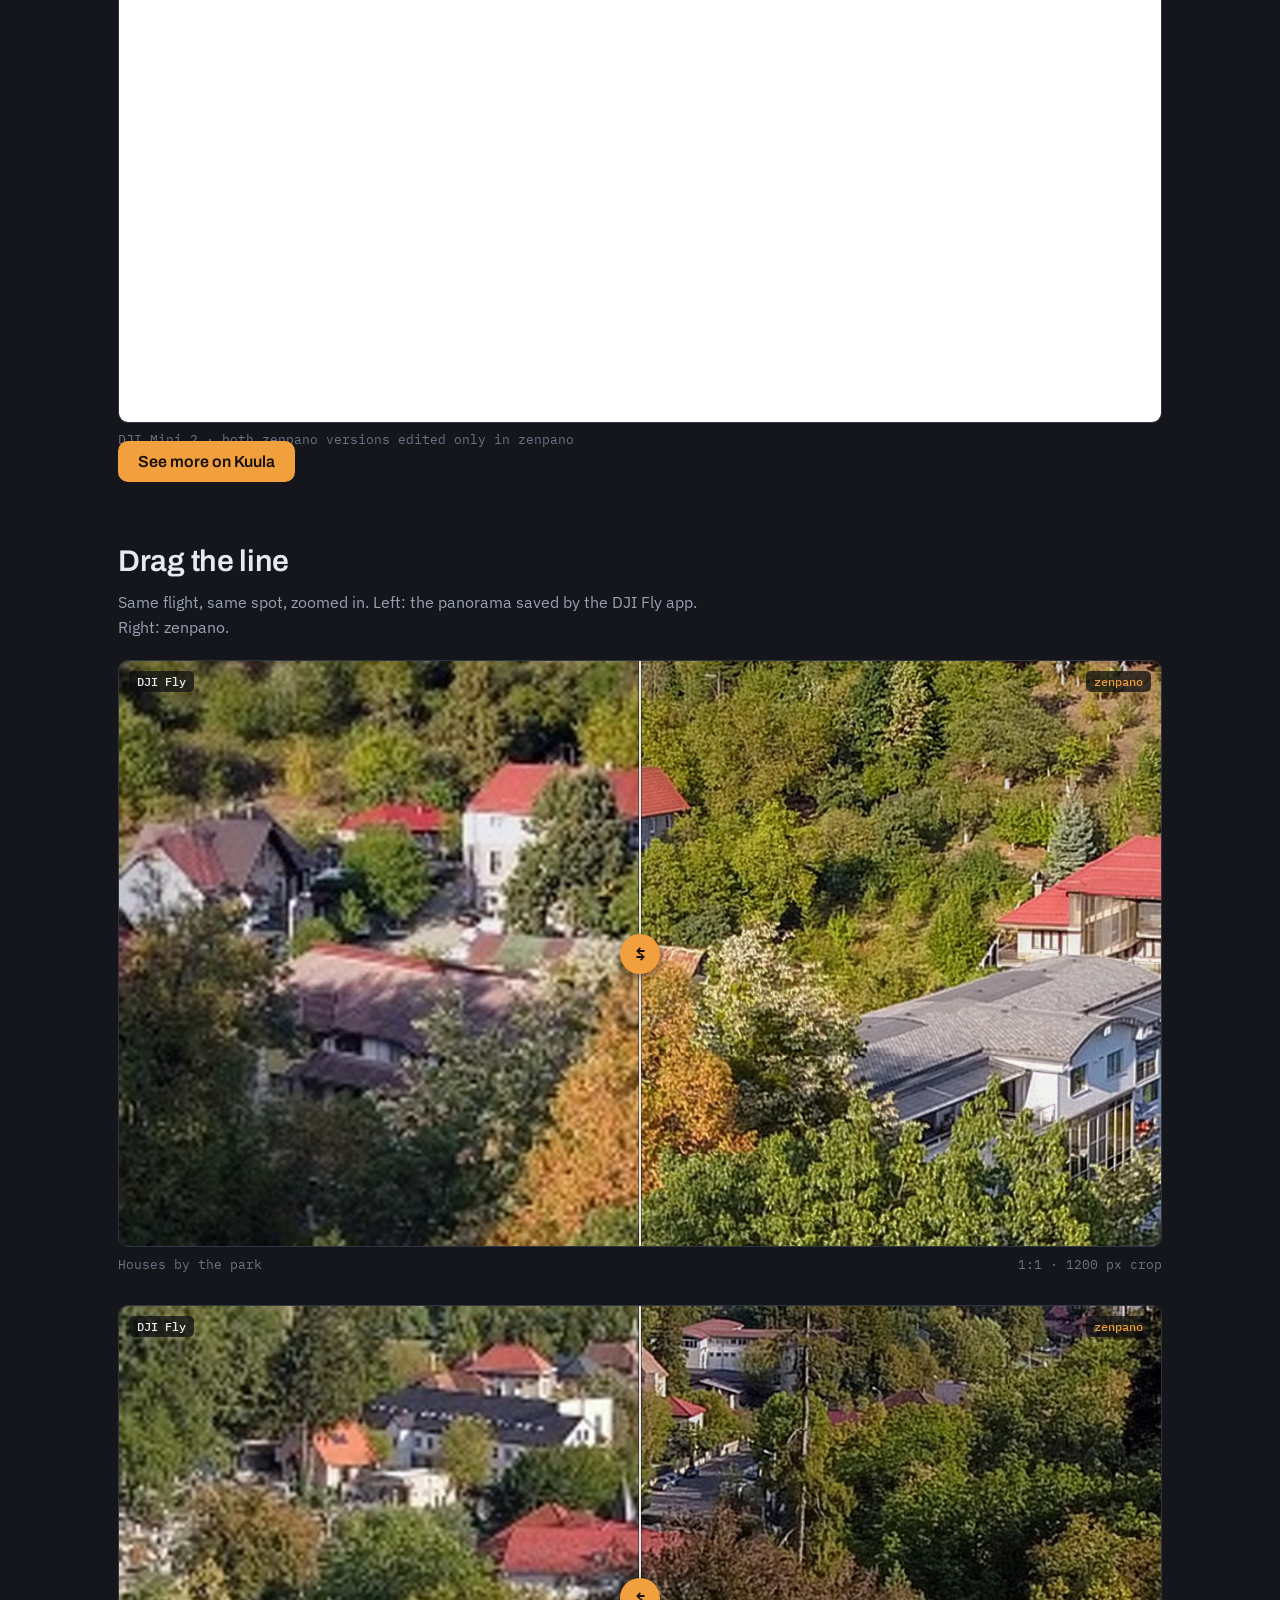
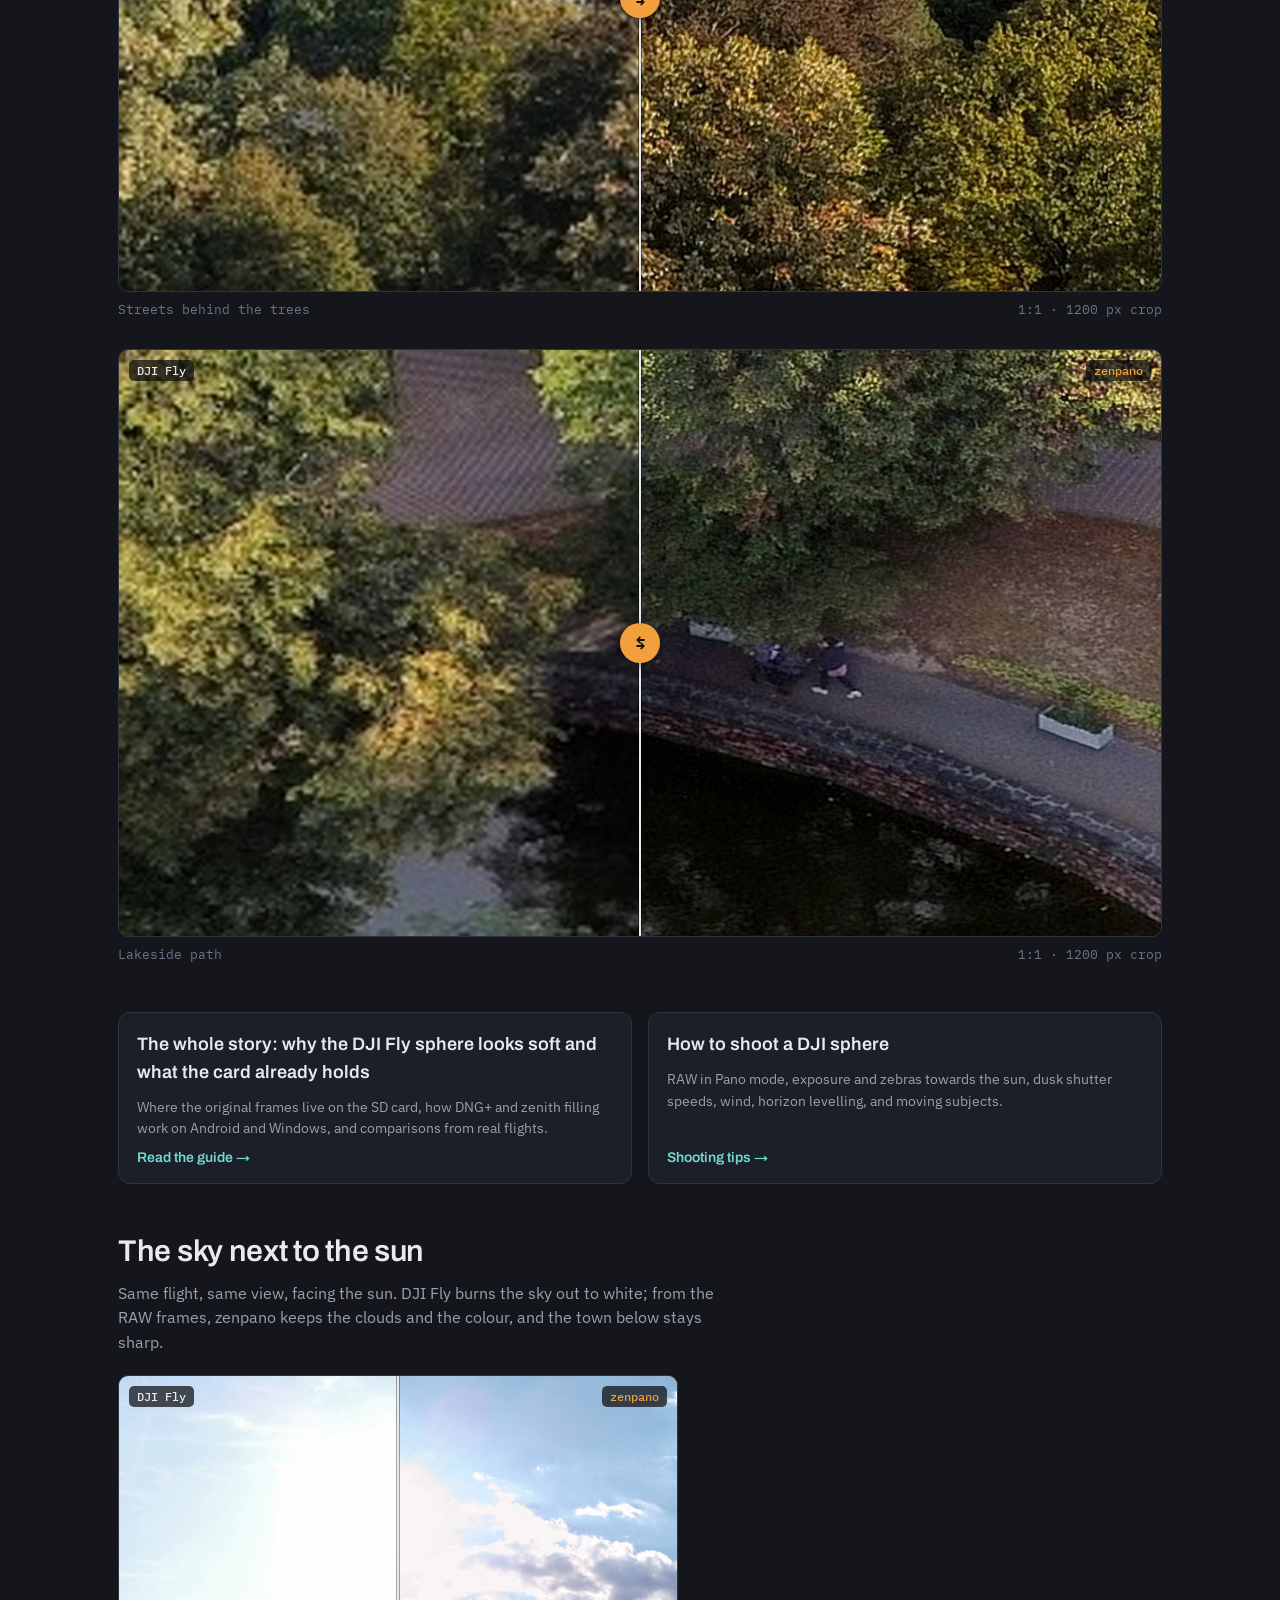
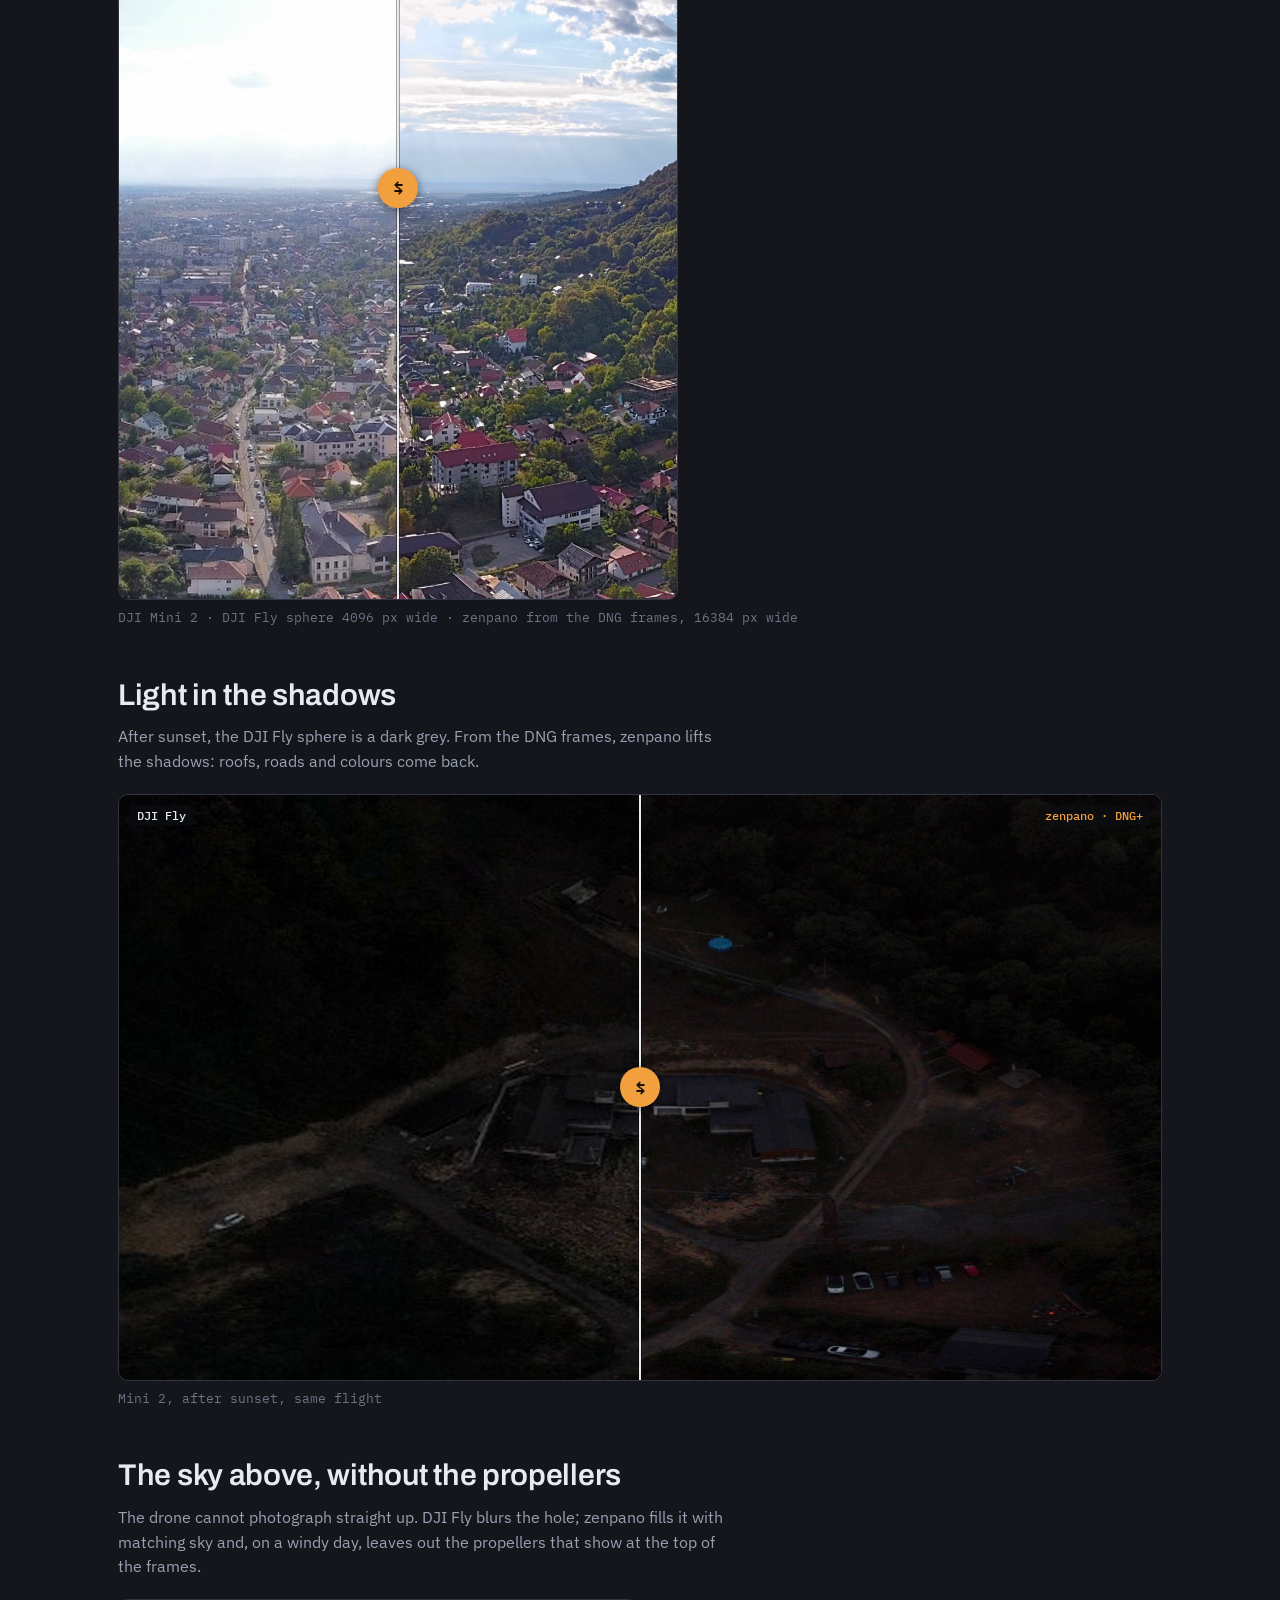
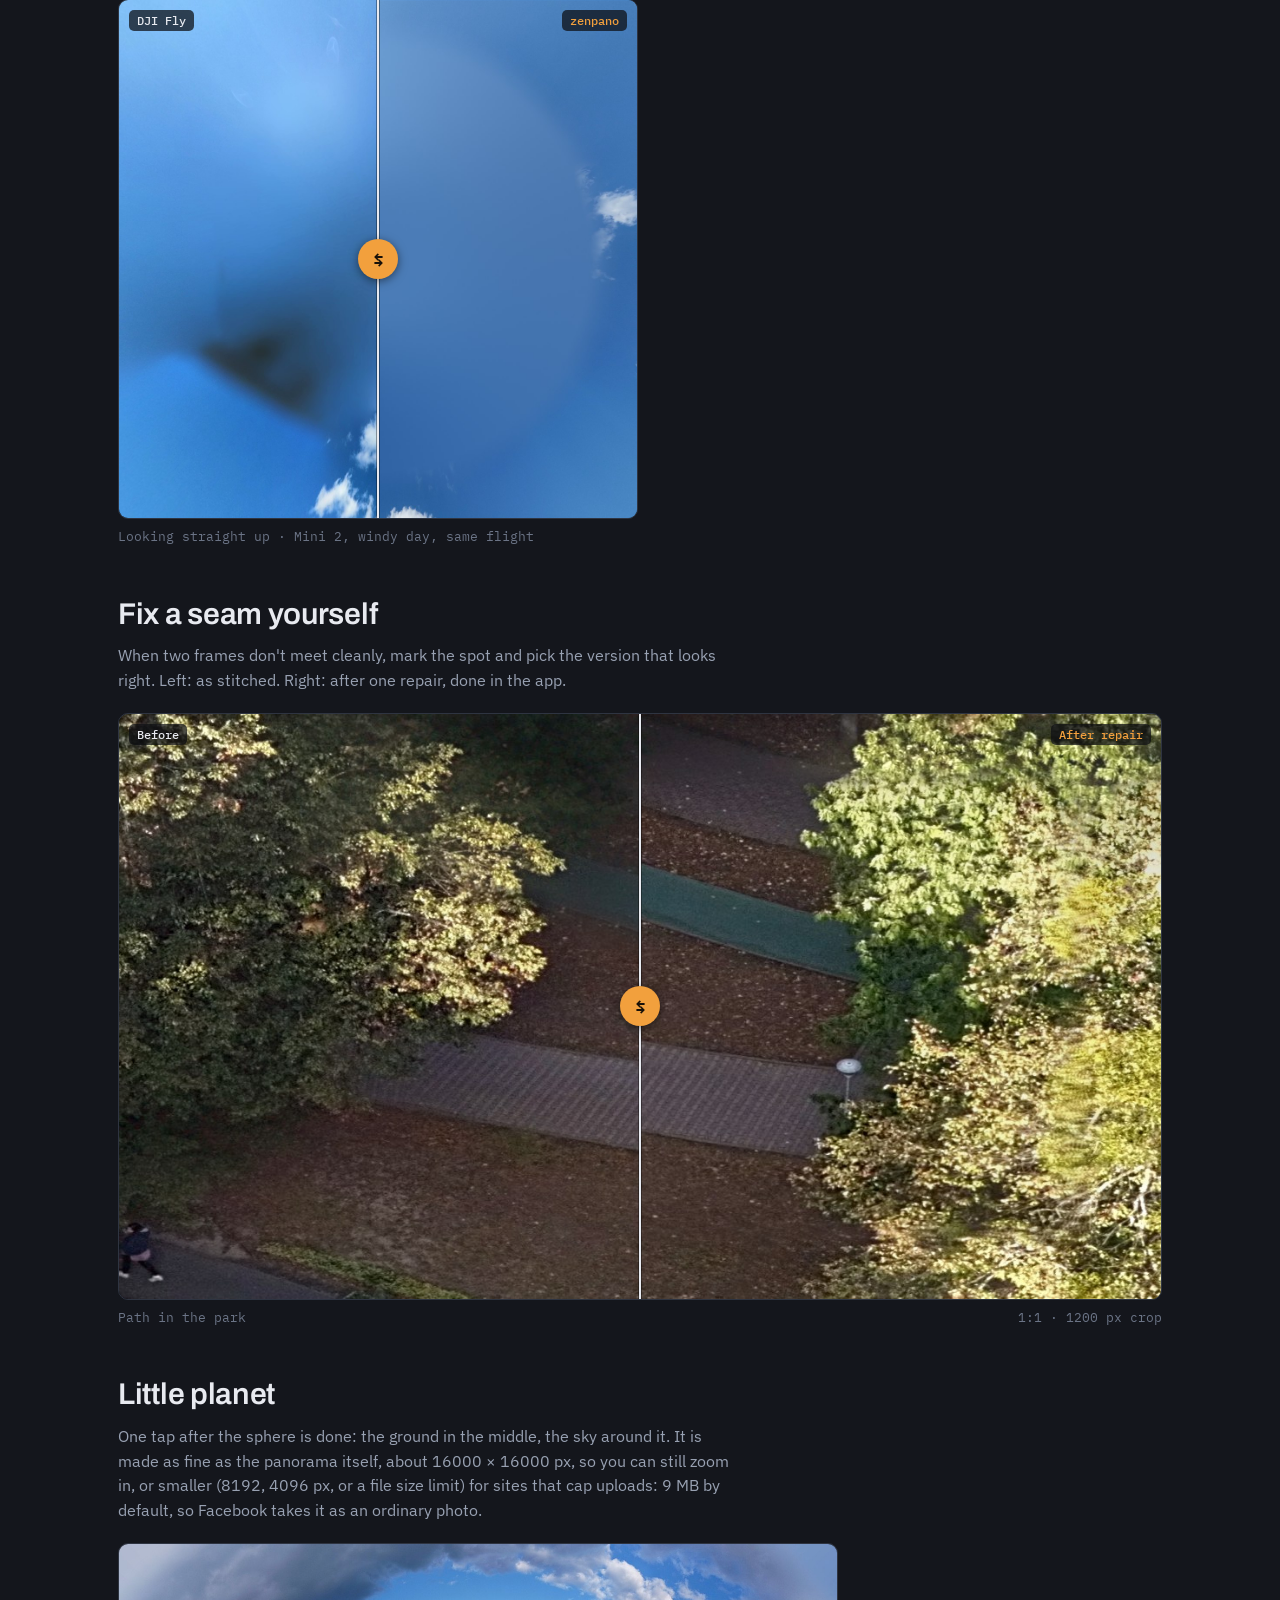
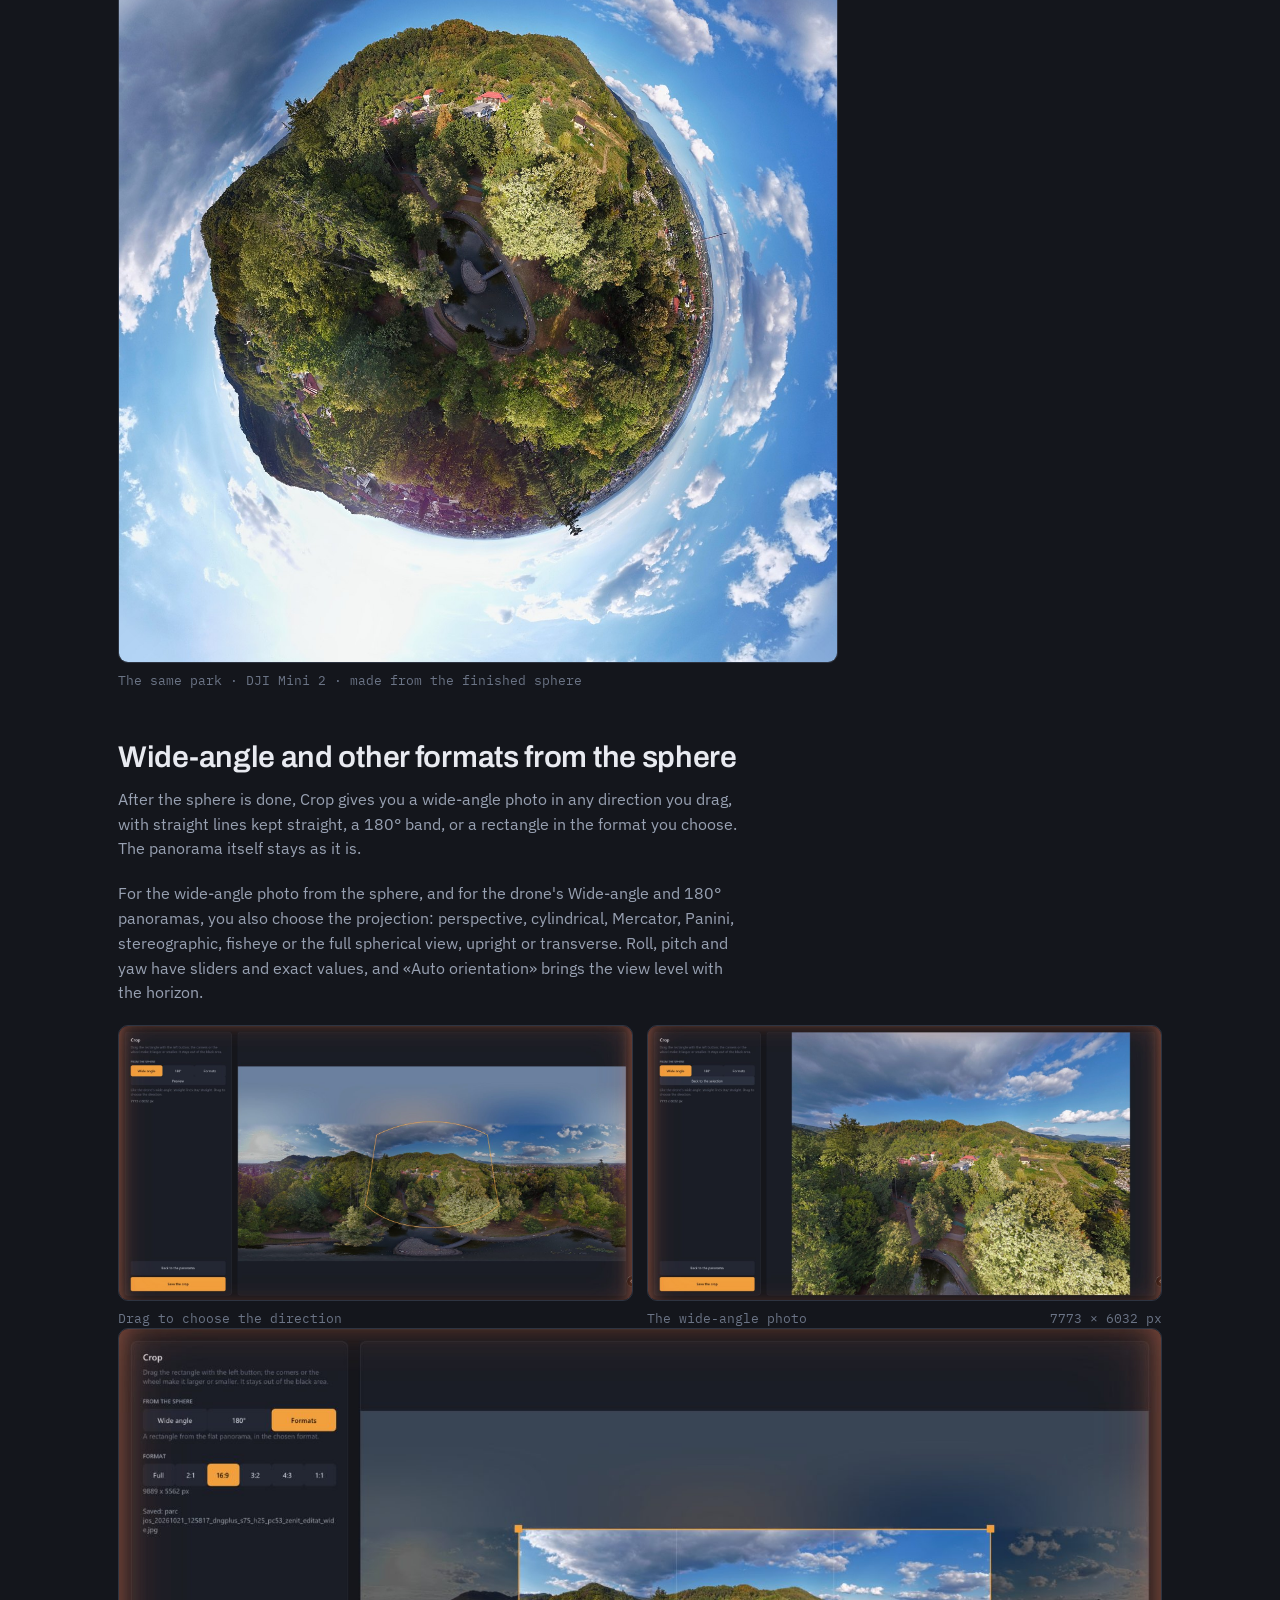
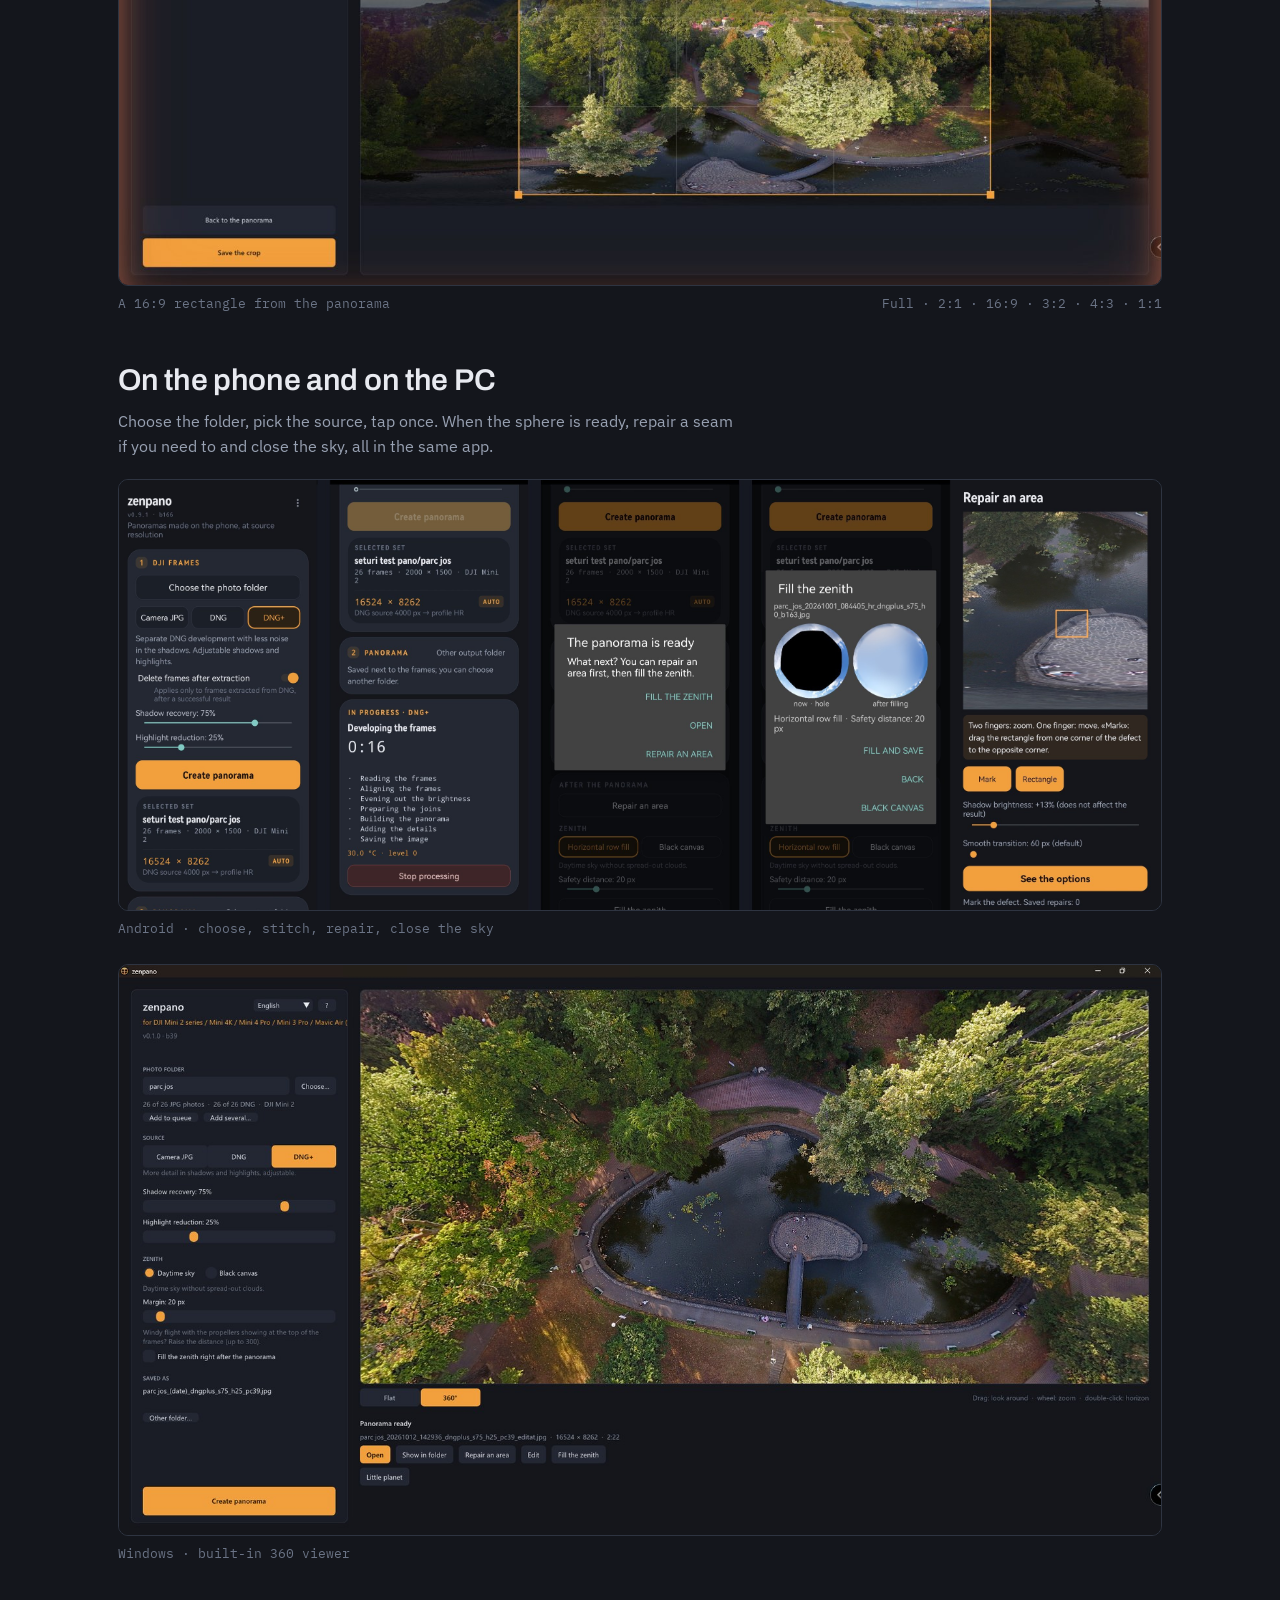
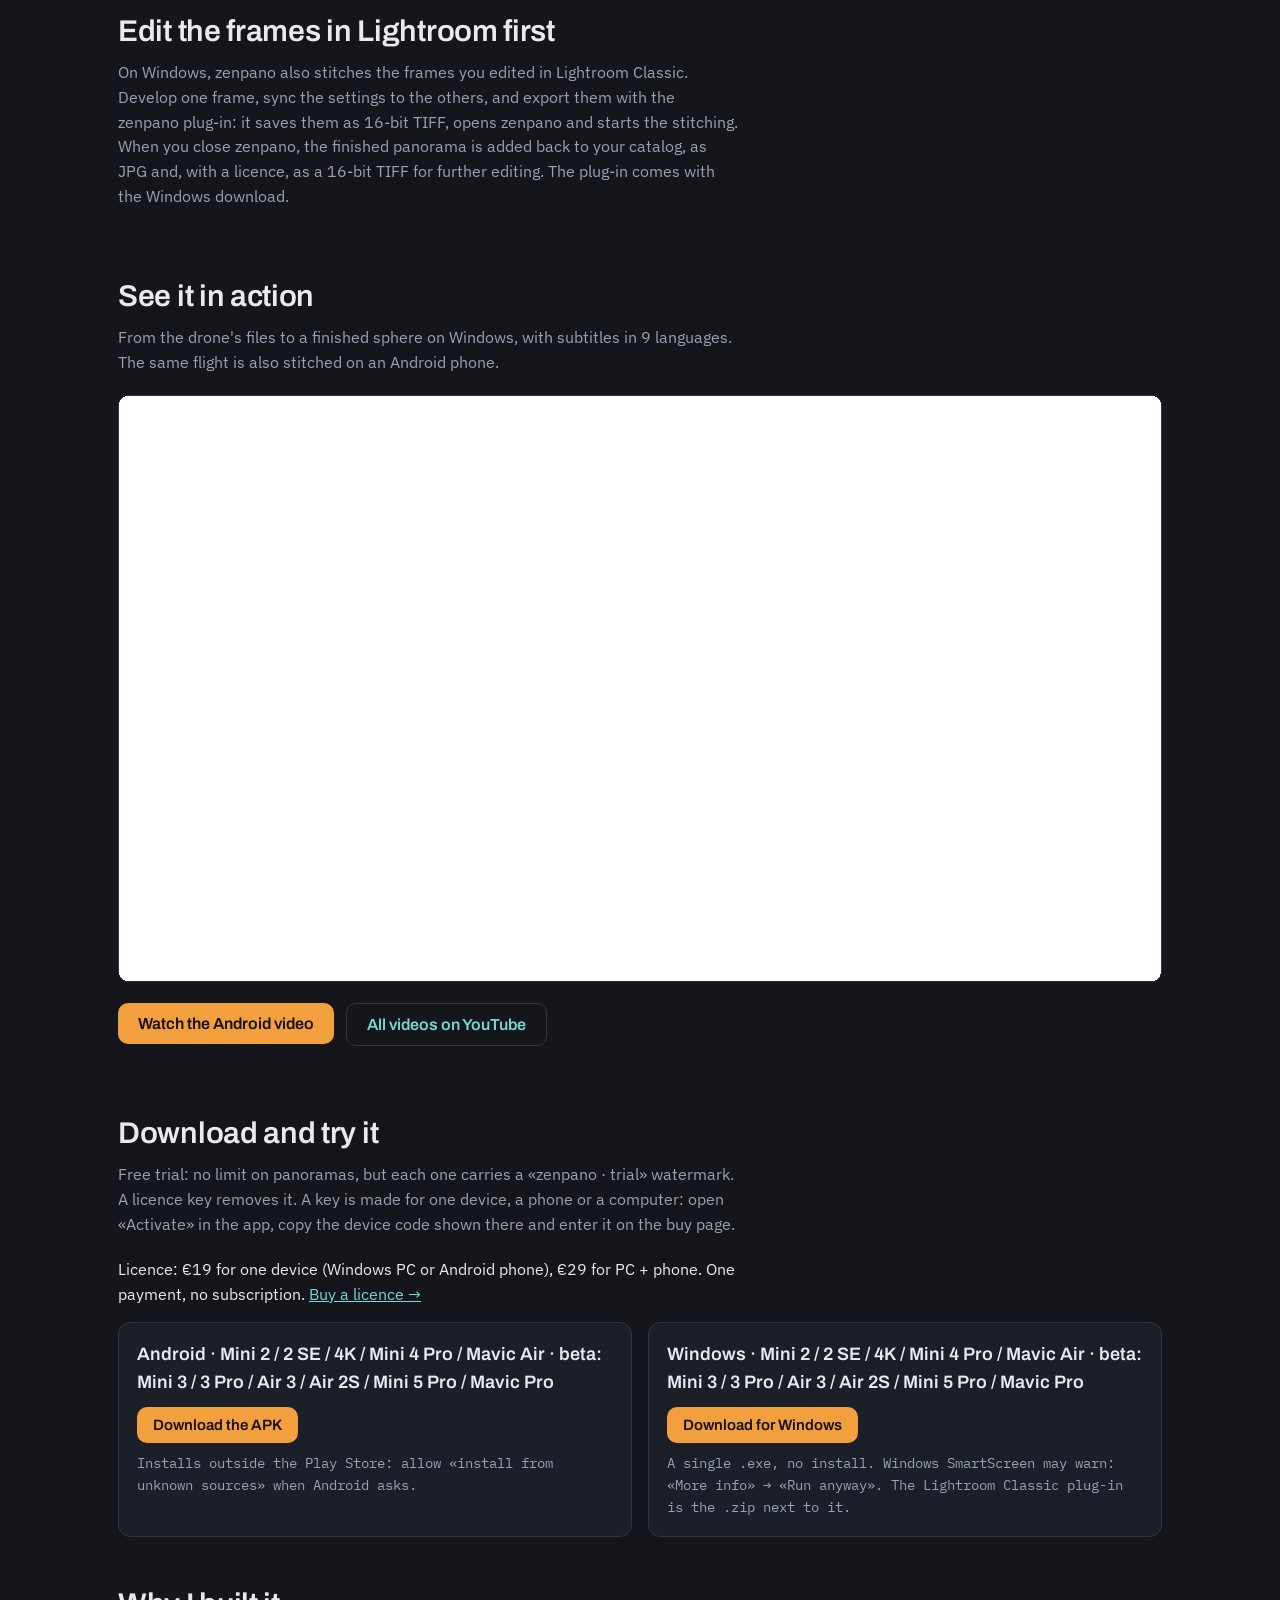
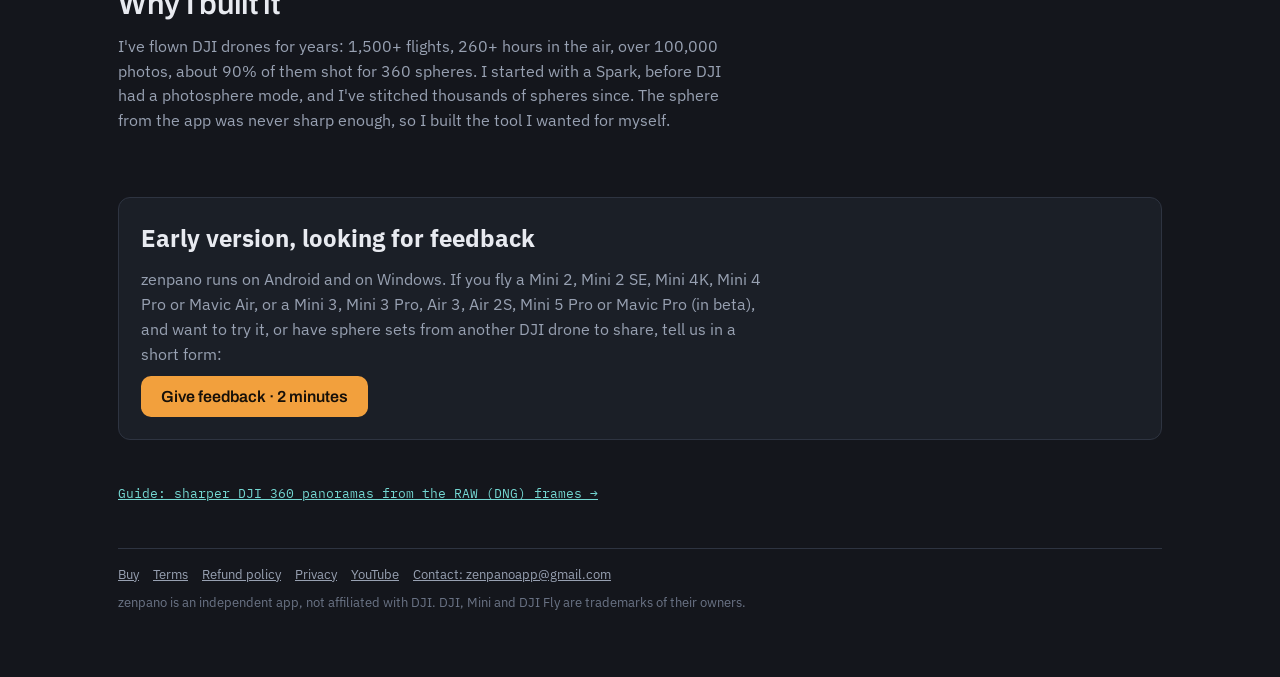
==== commit 1e4de52f: "Home: new title, Kuula viewer with three versions, shadows and zenith; Guide: the full story; new Sh" ====
--- a/index.html
+++ b/index.html
@@ -31,11 +31,15 @@
   .lang button{background:none; border:0; color:var(--dim); font:500 13px var(--mono); padding:4px 9px; border-radius:6px; cursor:pointer}
   .lang button[aria-pressed="true"]{background:var(--accent); color:#171009}
   .lang button:focus-visible,.cmp:focus-visible{outline:2px solid var(--teal); outline-offset:2px}
-  .hright{display:flex; align-items:center; gap:14px}
-  .buylink{color:var(--accent); font:600 14px var(--display); text-decoration:none}
-  .buylink:hover,.buylink:focus-visible{text-decoration:underline}
-  .triallink{color:var(--teal); font:600 14px var(--display); text-decoration:none}
-  .triallink:hover,.triallink:focus-visible{text-decoration:underline}
+  .hright{display:flex; align-items:center; gap:14px; flex-wrap:wrap; justify-content:flex-end}
+  header nav{display:flex; align-items:center; gap:14px; flex-wrap:wrap}
+  header nav a{color:var(--dim); font:500 14px var(--display); text-decoration:none}
+  header nav a:hover,header nav a:focus-visible{color:var(--text); text-decoration:underline}
+  header nav a.triallink{color:var(--teal); font-weight:600}
+  header nav a.buylink{color:var(--accent); font-weight:600}
+  a.linkcard{text-decoration:none; color:var(--text)}
+  a.linkcard:hover,a.linkcard:focus-visible{border-color:var(--teal); outline:none}
+  .cardlink{color:var(--teal); font:600 14px var(--display); margin-top:auto}
   .price-line{color:var(--text); margin:0 0 16px; max-width:62ch}
   footer nav{display:flex; gap:14px; flex-wrap:wrap; margin-bottom:8px}
   footer nav a{color:var(--dim)}
@@ -91,6 +95,12 @@
   .btn:focus-visible{outline:2px solid var(--teal); outline-offset:2px}
   footer{color:var(--faint); font-size:13px; border-top:1px solid var(--line); padding-top:16px}
   @media (prefers-reduced-motion:no-preference){ .cmp .bar,.cmp .knob,.cmp .top{transition:none} }
+  .herobtns{display:flex; gap:10px; flex-wrap:wrap; margin:0}
+  .btn.ghost{background:none; color:var(--teal); border:1px solid var(--line)}
+  .ktabs{display:flex; gap:8px; flex-wrap:wrap; margin:10px 0 8px}
+  .ktabs button{font:500 13px var(--mono); padding:7px 12px; border-radius:8px; border:1px solid var(--line); background:var(--surface); color:var(--dim); cursor:pointer}
+  .ktabs button[aria-pressed=true]{background:var(--accent); color:#171009; border-color:var(--accent)}
+  .cmp.sq{aspect-ratio:1/1; max-width:min(100%,520px)}
 </style>
 </head>
 <body>
@@ -99,8 +109,13 @@
   <header>
     <div class="brand">zenpano</div>
     <div class="hright">
-      <a class="triallink" href="#download" data-t="ntrial">Free trial</a>
-      <a class="buylink" href="buy.html" data-t="nbuy">Buy a licence</a>
+      <nav aria-label="Primary">
+        <a href="./" data-t="nhome" aria-current="page">Home</a>
+        <a href="dji-360-panorama.html" data-t="nguide">Guide</a>
+        <a href="dji-360-settings.html" data-t="ntips">Shooting tips</a>
+        <a class="triallink" href="#download" data-t="ntrial">Free trial</a>
+        <a class="buylink" href="buy.html" data-t="nbuy">Buy a licence</a>
+      </nav>
       <div class="lang" role="group" aria-label="Language">
         <button type="button" id="lang-en" data-lang="en" aria-pressed="true">EN</button>
         <button type="button" id="lang-ro" data-lang="ro" aria-pressed="false">RO</button>
@@ -110,8 +125,9 @@
 
   <div class="hero">
     <div class="kicker" data-t="kicker">For DJI Mini 2 · Mini 2 SE · Mini 4K · Mini 4 Pro · Mavic Air · beta: Mini 3 · Mini 3 Pro · Air 3 · Air 2S · Mini 5 Pro · Mavic Pro</div>
-    <h1 data-t="h1">360 spheres from your drone's RAW files, with far more to work with</h1>
-    <p class="lede" data-t="lede">For every sphere the drone also saves 26 DNG files. zenpano builds the panorama from them, on your phone: far more information than the original JPGs, more freedom for a quick edit, and 16384 px wide instead of 4096.</p>
+    <h1 data-t="h1">You don't need a newer drone: the full quality is already on your card</h1>
+    <p class="lede" data-t="lede">For every sphere the drone also saves the original frames, as JPG and RAW (DNG). zenpano stitches them into a 360 sphere up to 16384 px wide instead of the 4096 px DJI Fly gives you, on your phone or your PC, in a few minutes.</p>
+    <p class="herobtns"><a class="btn" href="#download" data-t="hb1">Free trial</a> <a class="btn ghost" href="dji-360-panorama.html" data-t="hb2">Why the DJI Fly sphere looks soft</a></p>
     <div class="pano"><img src="img/pano.jpg" alt="360 panorama of a park with a lake, taken at 36 m, sky closed above"></div>
     <p class="cap" data-t="cap1">Park, 36 m above ground · 26 DNG frames · 16384 × 8192 · made on the phone, cap closed</p>
   </div>
@@ -124,9 +140,15 @@
   </div>
 
   <section id="look">
-    <h2 data-t="kh">Look around</h2>
-    <p data-t="kp">A sphere made with zenpano (DJI Mini 2). Drag to look around.</p>
-    <iframe class="kframe" src="https://kuula.co/share/L8CmS" title="zenpano sphere on Kuula" loading="lazy" allow="fullscreen; accelerometer; gyroscope; xr-spatial-tracking" allowfullscreen></iframe>
+    <h2 data-t="kh">Turn it around yourself</h2>
+    <p data-t="kp">The same autumn flight over a dam, three ways. Switch between them and zoom in on the trees, the boat or the far shore.</p>
+    <div class="ktabs" role="group" aria-label="Choose the version">
+      <button type="button" data-k="Lj32Y" aria-pressed="false">DJI Fly · 4096 px</button>
+      <button type="button" data-k="Lj32C" aria-pressed="false" data-t="kt2">zenpano from JPG · 10752 px</button>
+      <button type="button" data-k="Lj32z" aria-pressed="true">zenpano DNG+ · 16384 px</button>
+    </div>
+    <iframe id="kview" class="kframe" src="https://kuula.co/share/Lj32z" title="The autumn dam sphere on Kuula" loading="lazy" allow="fullscreen; accelerometer; gyroscope; xr-spatial-tracking" allowfullscreen></iframe>
+    <p class="cap" data-t="kc">DJI Mini 2 · both zenpano versions edited only in zenpano</p>
     <p><a class="btn" href="https://kuula.co/profile/Zenpano" target="_blank" rel="noopener" data-t="kb">See more on Kuula</a></p>
   </section>
 
@@ -163,6 +185,19 @@
       </figure>
     </div>
   </section>
+
+  <div class="dl">
+    <a class="dlcard linkcard" href="dji-360-panorama.html">
+      <h3 data-t="g1h">The whole story: why the DJI Fly sphere looks soft and what the card already holds</h3>
+      <p data-t="g1p">Where the original frames live on the SD card, how DNG+ and zenith filling work on Android and Windows, and comparisons from real flights.</p>
+      <span class="cardlink" data-t="g1a">Read the guide →</span>
+    </a>
+    <a class="dlcard linkcard" href="dji-360-settings.html">
+      <h3 data-t="g2h">How to shoot a DJI sphere</h3>
+      <p data-t="g2p">RAW in Pano mode, exposure and zebras towards the sun, dusk shutter speeds, wind, horizon levelling, and moving subjects.</p>
+      <span class="cardlink" data-t="g2a">Shooting tips →</span>
+    </a>
+  </div>
 
   <section>
     <h2 data-t="sunh">The sky next to the sun</h2>
@@ -177,6 +212,17 @@
       <figcaption><span data-t="sunc">DJI Mini 2 · DJI Fly sphere 4096 px wide · zenpano from the DNG frames, 16384 px wide</span></figcaption>
     </figure>
   </section>
+  <section>
+    <h2 data-t="shh">Light in the shadows</h2>
+    <p data-t="shp">After sunset, the DJI Fly sphere is a dark grey. From the DNG frames, zenpano lifts the shadows: roofs, roads and colours come back.</p>
+    <figure><div class="cmp " tabindex="0" role="slider" aria-valuemin="0" aria-valuemax="100" aria-valuenow="50"><img src="img/umbre_fly.jpg" loading="lazy" alt="Farm buildings after sunset in the DJI Fly sphere, dark grey"><img class="top" src="img/umbre_zen.jpg" loading="lazy" alt="The same place in zenpano from the DNG frames with the shadows lifted"><span class="tag l">DJI Fly</span><span class="tag r">zenpano · DNG+</span><div class="bar"></div><div class="knob">⇆</div></div><figcaption><span data-t="shc">Mini 2, after sunset, same flight</span></figcaption></figure>
+  </section>
+  <section>
+    <h2 data-t="zh">The sky above, without the propellers</h2>
+    <p data-t="zp">The drone cannot photograph straight up. DJI Fly blurs the hole; zenpano fills it with matching sky and, on a windy day, leaves out the propellers that show at the top of the frames.</p>
+    <figure><div class="cmp sq" tabindex="0" role="slider" aria-valuemin="0" aria-valuemax="100" aria-valuenow="50"><img src="img/zenit_fly.jpg" loading="lazy" alt="Looking straight up in the DJI Fly sphere: a blurred patch with a dark smudge from the propellers"><img class="top" src="img/zenit_zen.jpg" loading="lazy" alt="The same view in zenpano: the sky filled in evenly"><span class="tag l">DJI Fly</span><span class="tag r">zenpano</span><div class="bar"></div><div class="knob">⇆</div></div><figcaption><span data-t="zc">Looking straight up · Mini 2, windy day, same flight</span></figcaption></figure>
+  </section>
+
 
   <section>
     <h2 data-t="rh">Fix a seam yourself</h2>
@@ -315,8 +361,13 @@
   // language
   var RO = {
     kicker: 'Pentru DJI Mini 2 · Mini 2 SE · Mini 4K · Mini 4 Pro · Mavic Air · în beta: Mini 3 · Mini 3 Pro · Air 3 · Air 2S · Mini 5 Pro · Mavic Pro',
-    h1: 'Sfere 360 din fișierele RAW ale dronei, cu mult mai mult material de lucru',
-    lede: 'Pentru fiecare sferă, drona salvează și 26 de fișiere DNG. zenpano face panorama din ele, pe telefon: mult mai multă informație decât în JPG-urile originale, mai multă libertate la o editare rapidă, la 16384 px lățime în loc de 4096.',
+    h1: 'Nu ai nevoie de o dronă mai nouă: calitatea maximă e deja pe card',
+    lede: 'Pentru fiecare sferă, drona salvează și cadrele originale, ca JPG și RAW (DNG). zenpano le lipește într-o sferă 360 de până la 16384 px lățime, în loc de 4096 px cât dă DJI Fly, pe telefon sau pe PC, în câteva minute.',
+    hb1: 'Probă gratuită', hb2: 'De ce sfera din DJI Fly e moale',
+    kh: 'Rotește-o singur', kp: 'Același zbor de toamnă peste baraj, în trei variante. Comută între ele și mărește copacii, barca sau malul îndepărtat.',
+    kt2: 'zenpano din JPG · 10752 px', kc: 'DJI Mini 2 · ambele variante zenpano editate doar în zenpano',
+    shh: 'Lumină în umbre', shp: 'După apus, sfera din DJI Fly e cenușiu-închisă. Din cadrele DNG, zenpano ridică umbrele: acoperișurile, drumurile și culorile revin.', shc: 'Mini 2, după apus, același zbor',
+    zh: 'Cerul de deasupra, fără elice', zp: 'Drona nu poate fotografia drept în sus. DJI Fly estompează golul; zenpano îl umple cu un cer potrivit și, pe vânt, lasă afară elicele care apar sus în cadre.', zc: 'Privind drept în sus · Mini 2, zi cu vânt, același zbor',
     cap1: 'Parc, la 36 m · 26 de cadre DNG · 16384 × 8192 · făcută pe telefon, cu capacul închis',
     f1h: 'De 4 ori rezoluția', f1: '16384 px lățime, din cadrele RAW (DNG) ale dronei.',
     f2h: 'Fără calculator', f2: 'Lipire, reparare de cusături, cerul închis: totul pe Android.',
@@ -343,8 +394,6 @@
     ctap: 'zenpano merge pe Android și pe Windows. Dacă zbori cu Mini 2, Mini 2 SE, Mini 4K, Mini 4 Pro sau Mavic Air, ori cu Mini 3, Mini 3 Pro, Air 3, Air 2S, Mini 5 Pro sau Mavic Pro (în beta), și vrei să-l încerci, sau ai seturi de sferă de la altă dronă DJI, spune-ne într-un formular scurt:',
     btn: 'Spune-ne părerea · 2 minute',
     foot: 'zenpano este o aplicație independentă, fără legătură cu DJI. DJI, Mini și DJI Fly sunt mărci ale proprietarilor lor.',
-    kh: 'Privește în jur',
-    kp: 'O sferă făcută cu zenpano (DJI Mini 2). Trage ca să te uiți în jur.',
     kb: 'Vezi mai multe pe Kuula',
     abh: 'De ce l-am făcut',
     abp: 'Zbor cu drone DJI de ani de zile: peste 1.500 de zboruri, peste 260 de ore în aer, peste 100.000 de poze, cam 90% făcute pentru sfere 360. Am început cu un Spark, înainte ca DJI să aibă modul photosphere, și de atunci am lipit mii de sfere. Sfera din aplicație nu mi-a fost niciodată destul de clară, așa că am făcut unealta pe care o voiam pentru mine.',
@@ -355,6 +404,13 @@
     dlp: 'Probă gratuită: fără limită de panorame, dar fiecare iese cu un watermark «zenpano · trial». O cheie de licență îl scoate. Cheia se face pentru un singur dispozitiv, telefon sau calculator: deschizi «Activează» în aplicație, copiezi codul dispozitivului afișat acolo și îl introduci pe pagina de cumpărare.',
     price: 'Licența: 19 € pentru un dispozitiv (PC cu Windows sau telefon Android), 29 € pentru PC + telefon. O singură plată, fără abonament.',
     pricel: 'Cumpără o licență →', nbuy: 'Cumpără o licență', ntrial: 'Probă gratuită',
+    nhome: 'Acasă', nguide: 'Ghid', ntips: 'Sfaturi de fotografiere',
+    g1h: 'Povestea completă: de ce sfera DJI Fly iese moale și ce ai deja pe card',
+    g1p: 'Unde stau cadrele originale pe cardul SD, cum merg DNG+ și închiderea cerului pe Android și Windows, și comparații din zboruri reale.',
+    g1a: 'Citește ghidul →',
+    g2h: 'Cum fotografiezi o sferă cu drona DJI',
+    g2p: 'RAW în modul Pano, expunerea și zebrele spre soare, timpi la apus, vânt, îndreptarea orizontului și subiecte în mișcare.',
+    g2a: 'Sfaturi de fotografiere →',
     nbuy2: 'Cumpără', nterms: 'Termeni', nref: 'Politica de rambursare', npriv: 'Confidențialitate', ncontact: 'Contact',
     dlan: 'Android · Mini 2 / 2 SE / 4K / Mini 4 Pro / Mavic Air · beta: Mini 3 / 3 Pro / Air 3 / Air 2S / Mini 5 Pro / Mavic Pro', dlab: 'Descarcă APK-ul',
     dlaw: 'Se instalează din afara Play Store: permite «instalarea din surse necunoscute» când întreabă Android.',
@@ -384,5 +440,10 @@
 </script>
 <script src="mail.js" defer></script>
 <script data-goatcounter="https://zenpano.goatcounter.com/count" async src="//gc.zgo.at/count.js"></script>
+<script>
+document.querySelectorAll('.ktabs button').forEach(function(b){b.addEventListener('click',function(){
+  document.querySelectorAll('.ktabs button').forEach(function(x){x.setAttribute('aria-pressed', x===b ? 'true':'false');});
+  document.getElementById('kview').src='https://kuula.co/share/'+b.getAttribute('data-k');});});
+</script>
 </body>
 </html>
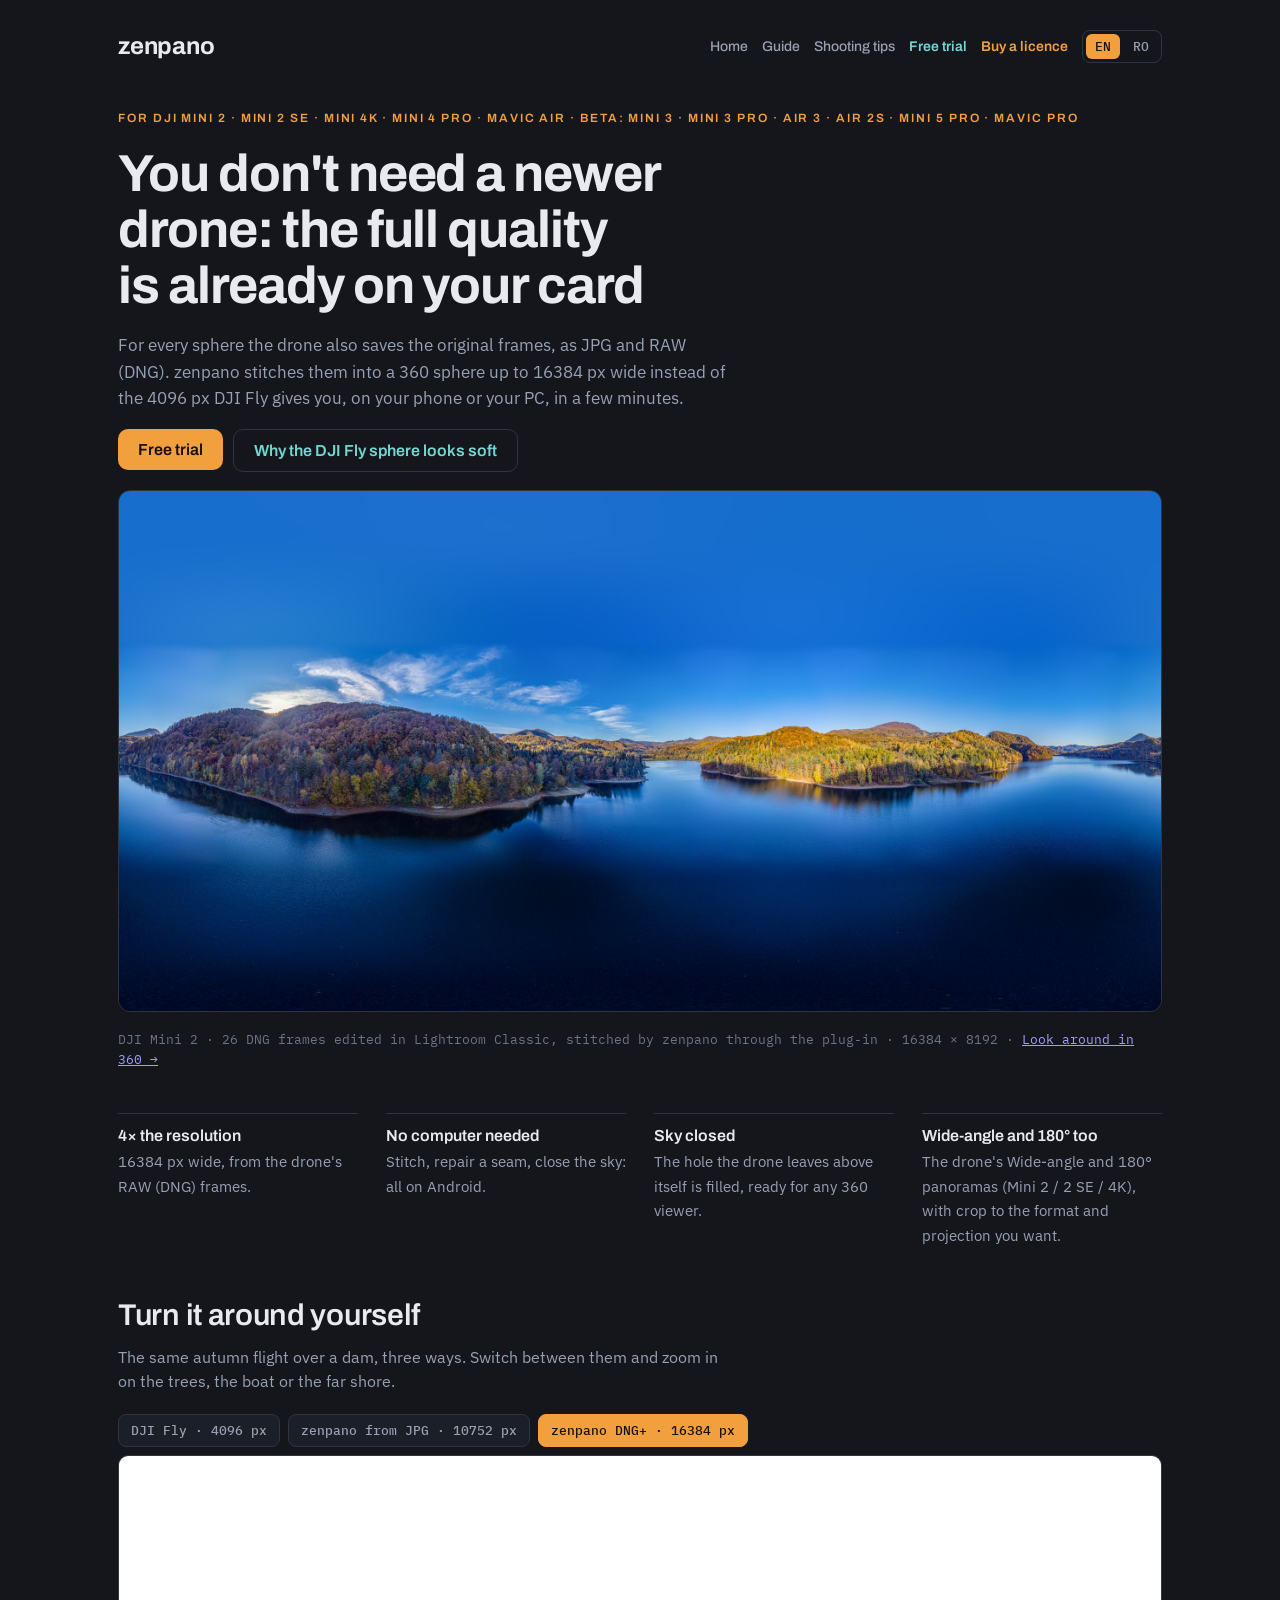
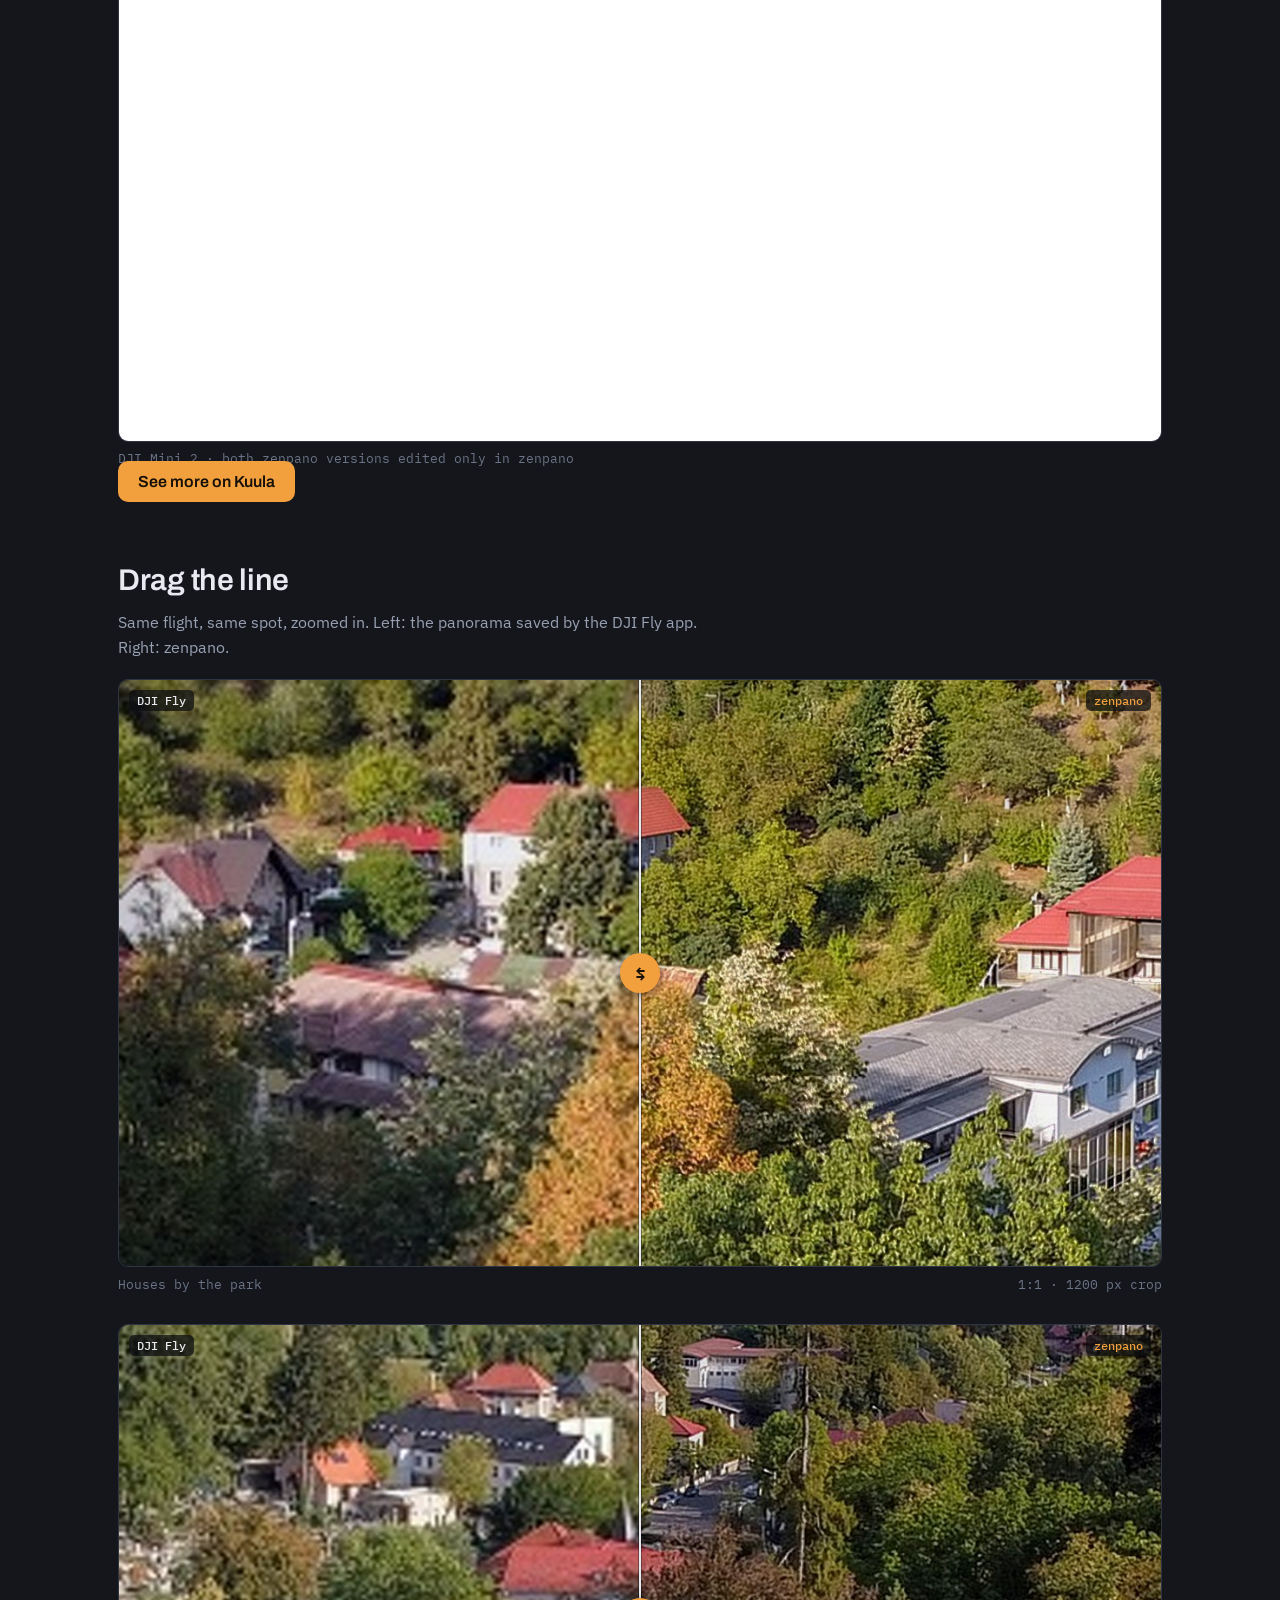
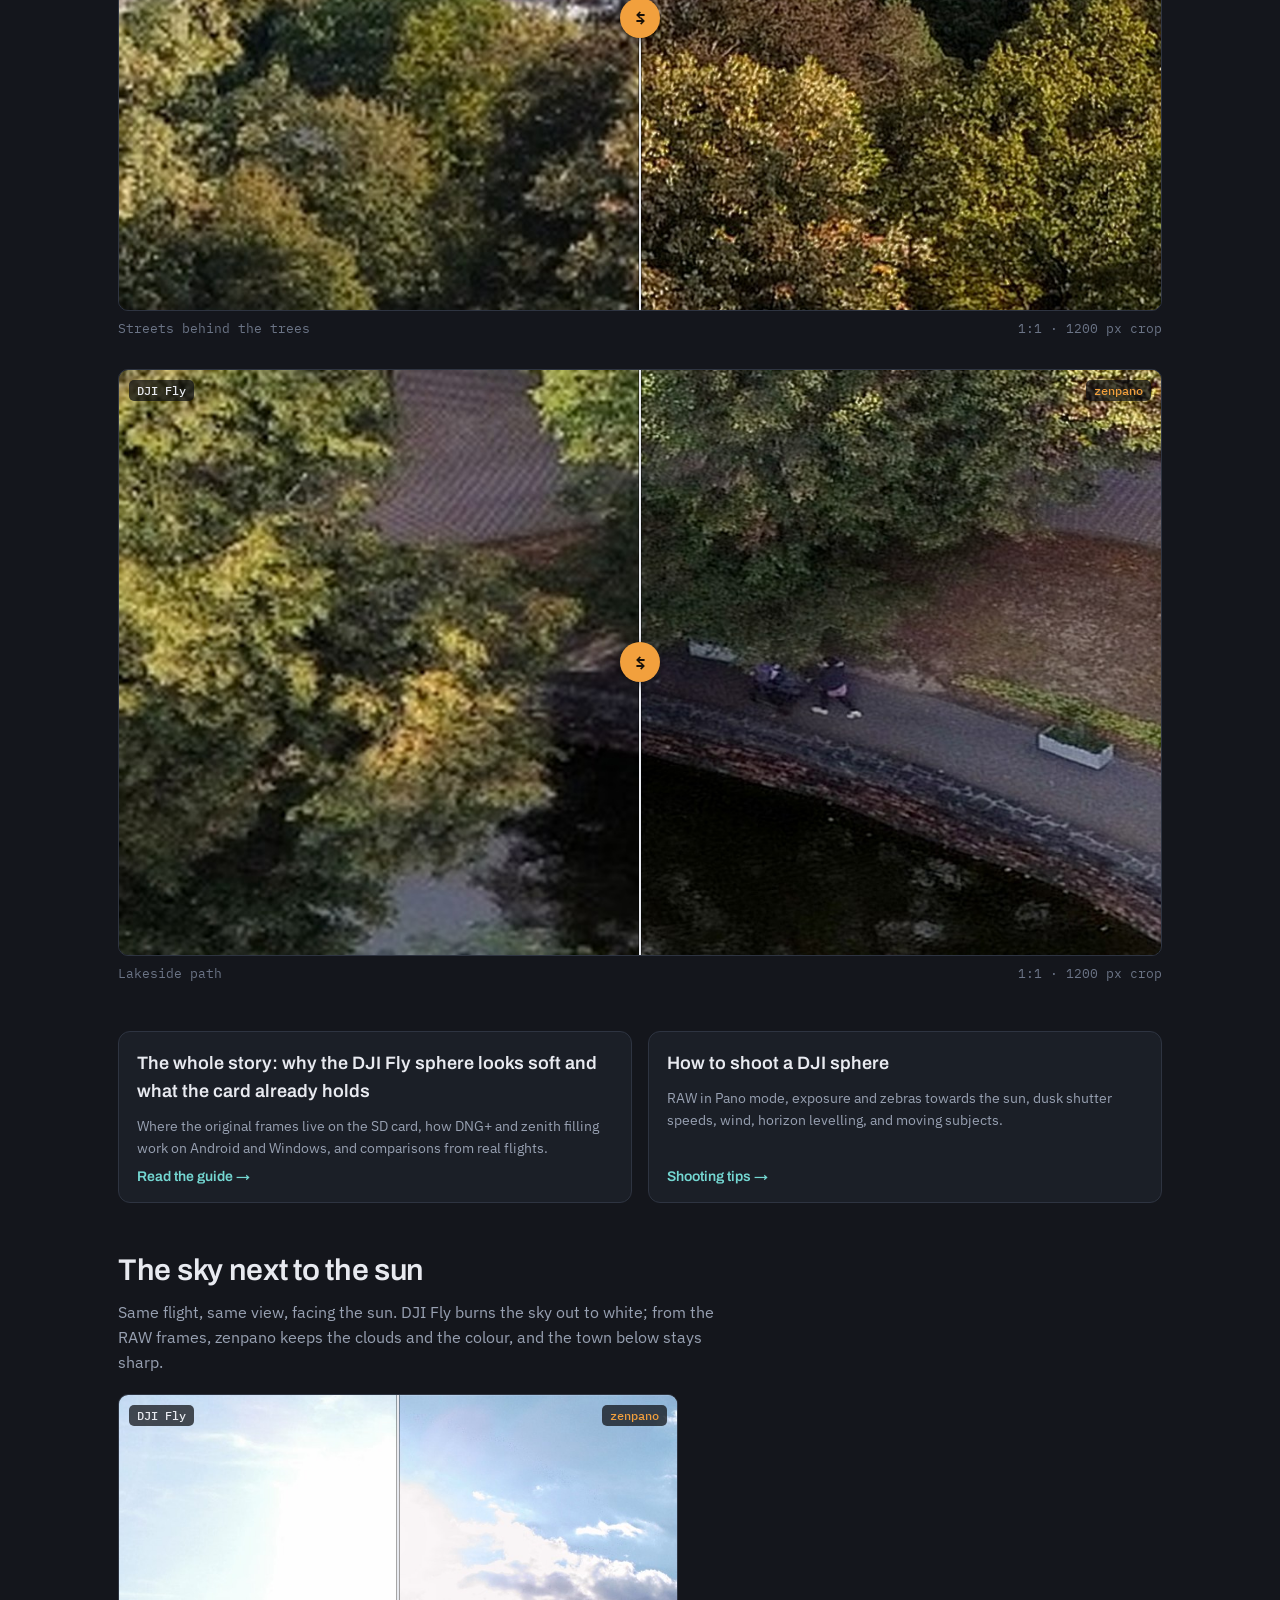
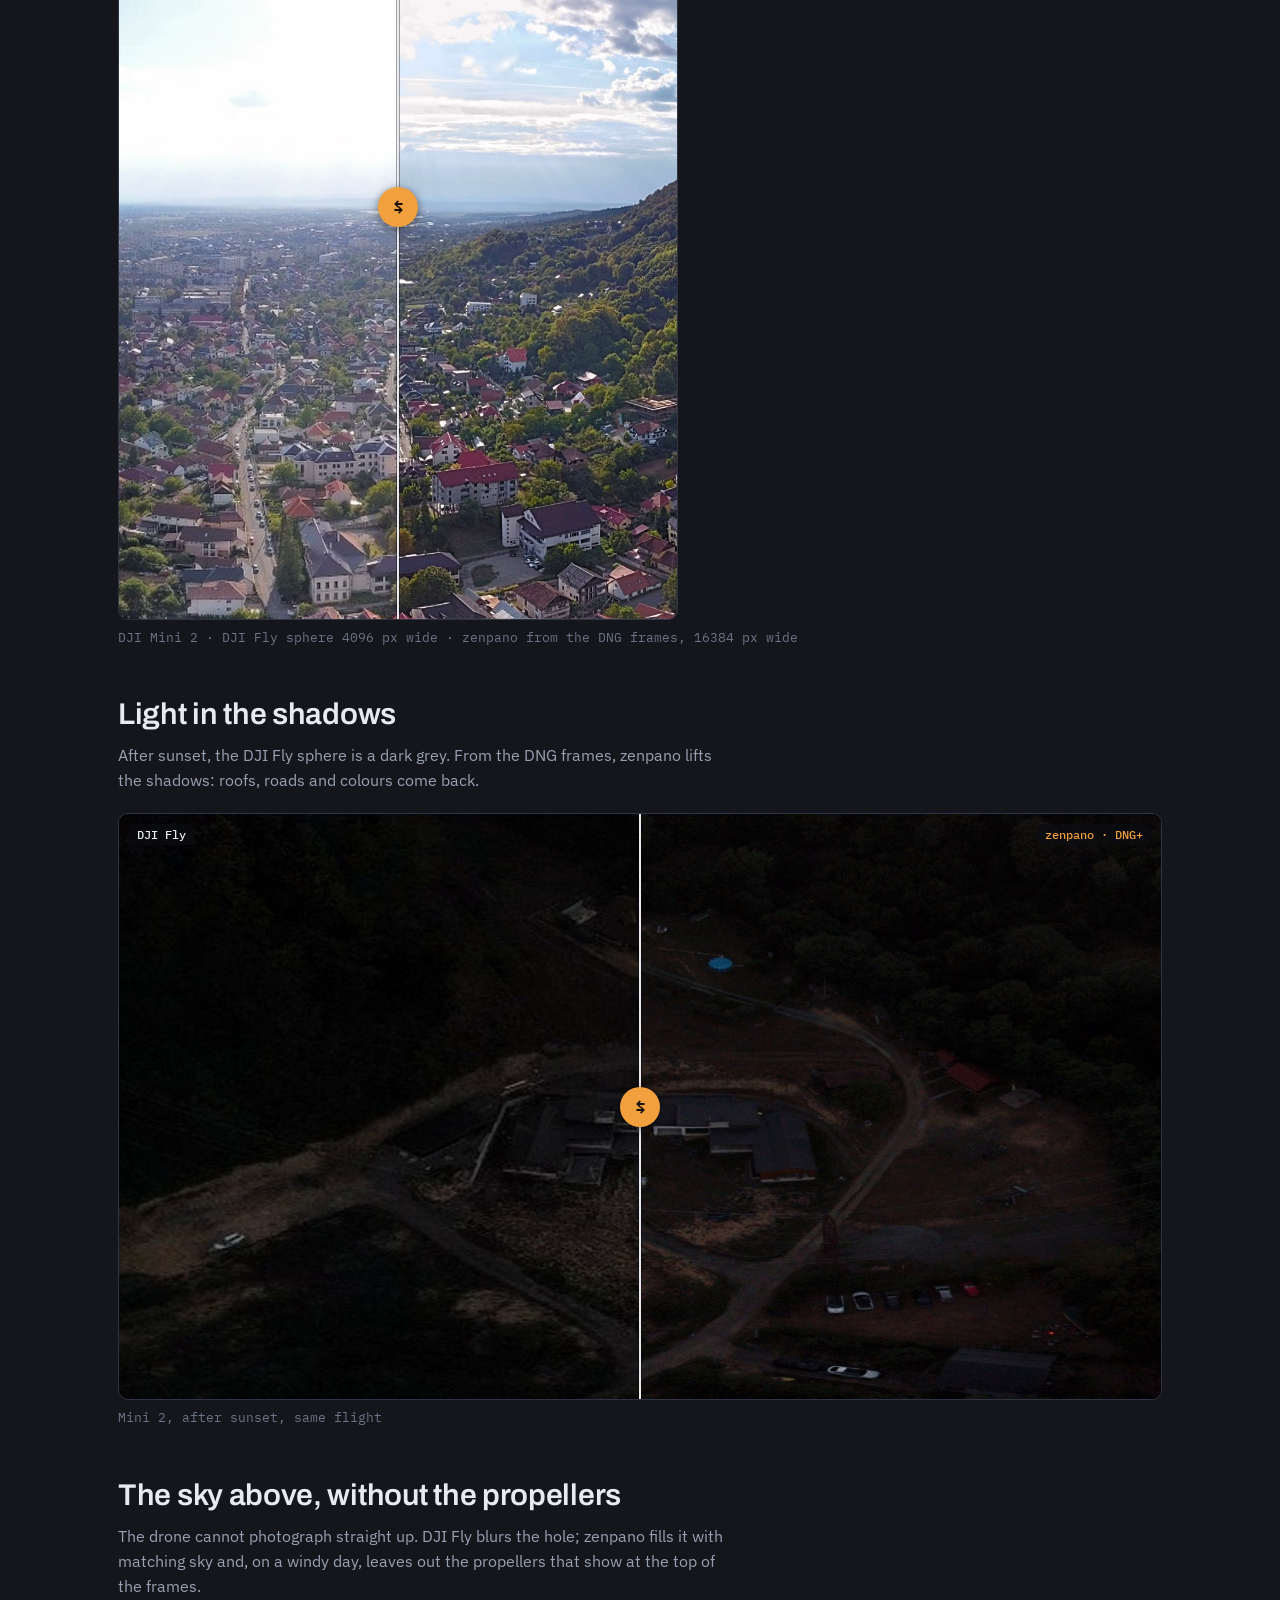
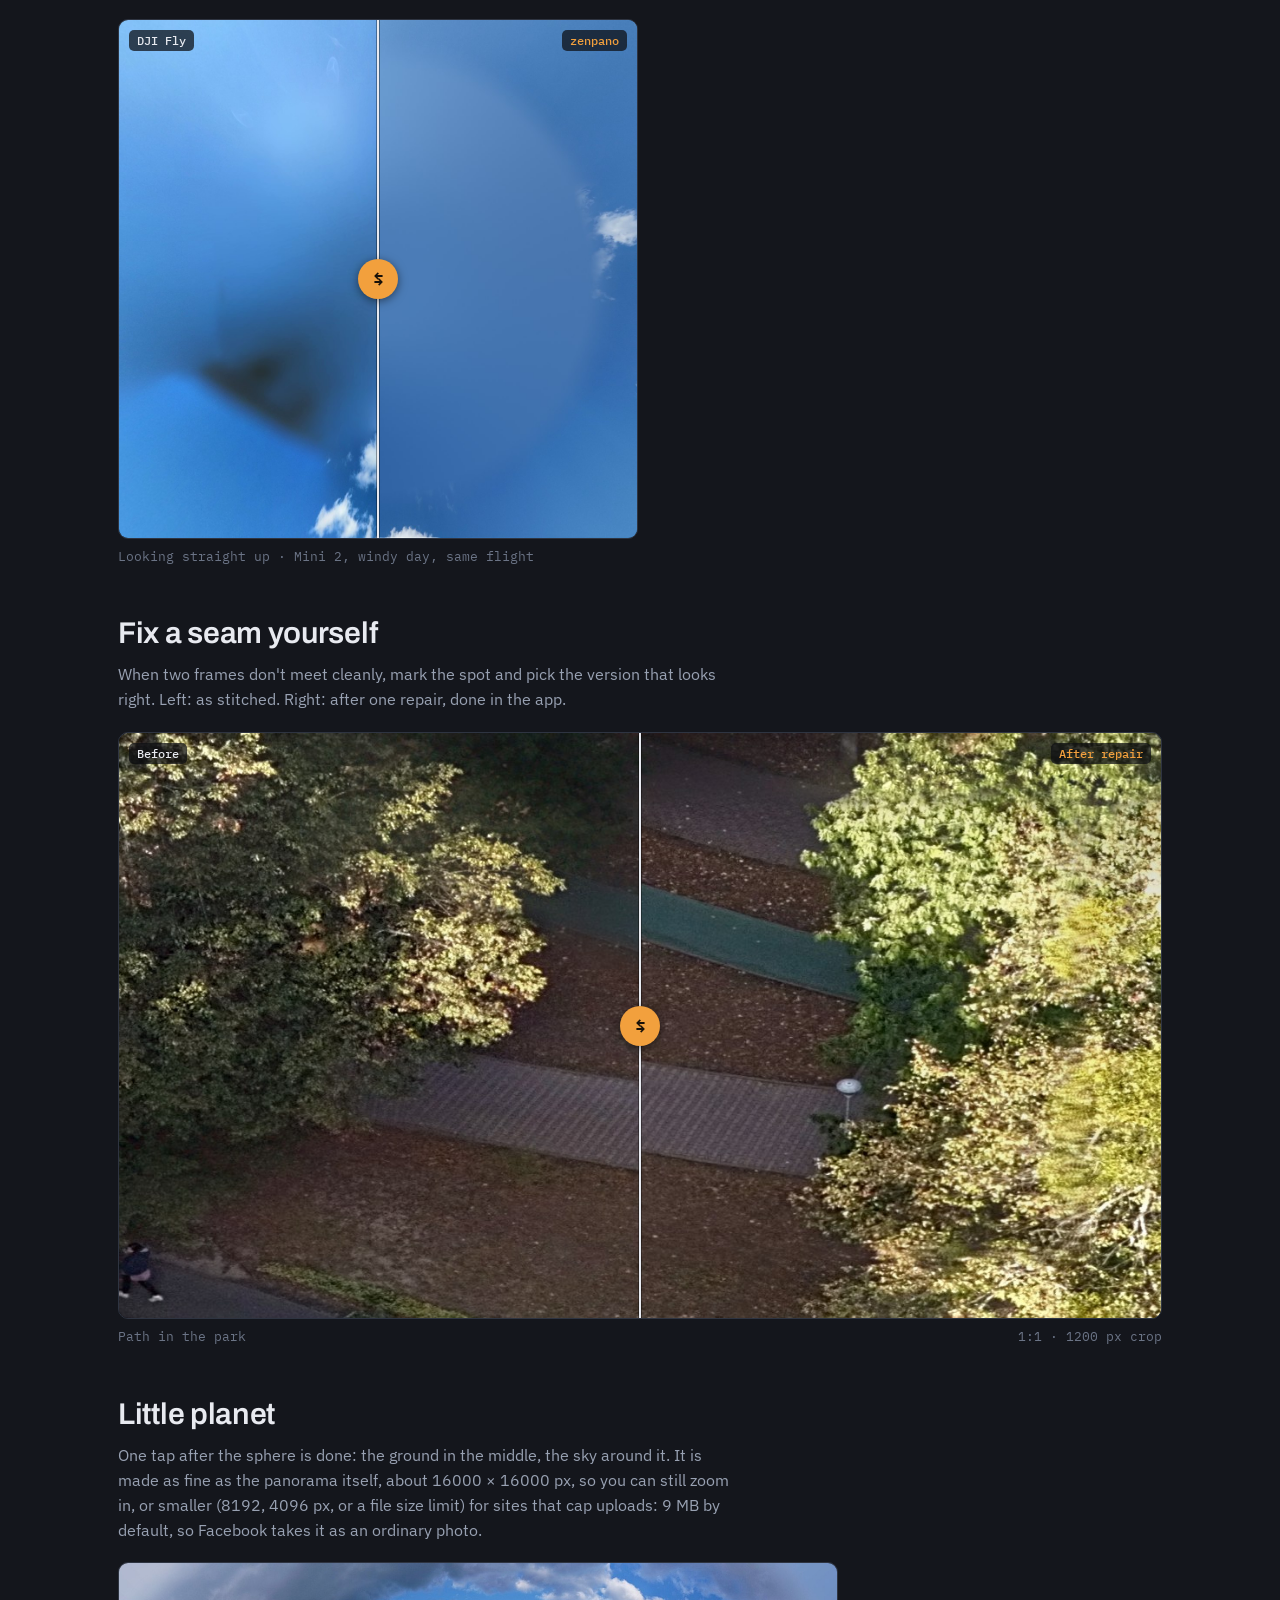
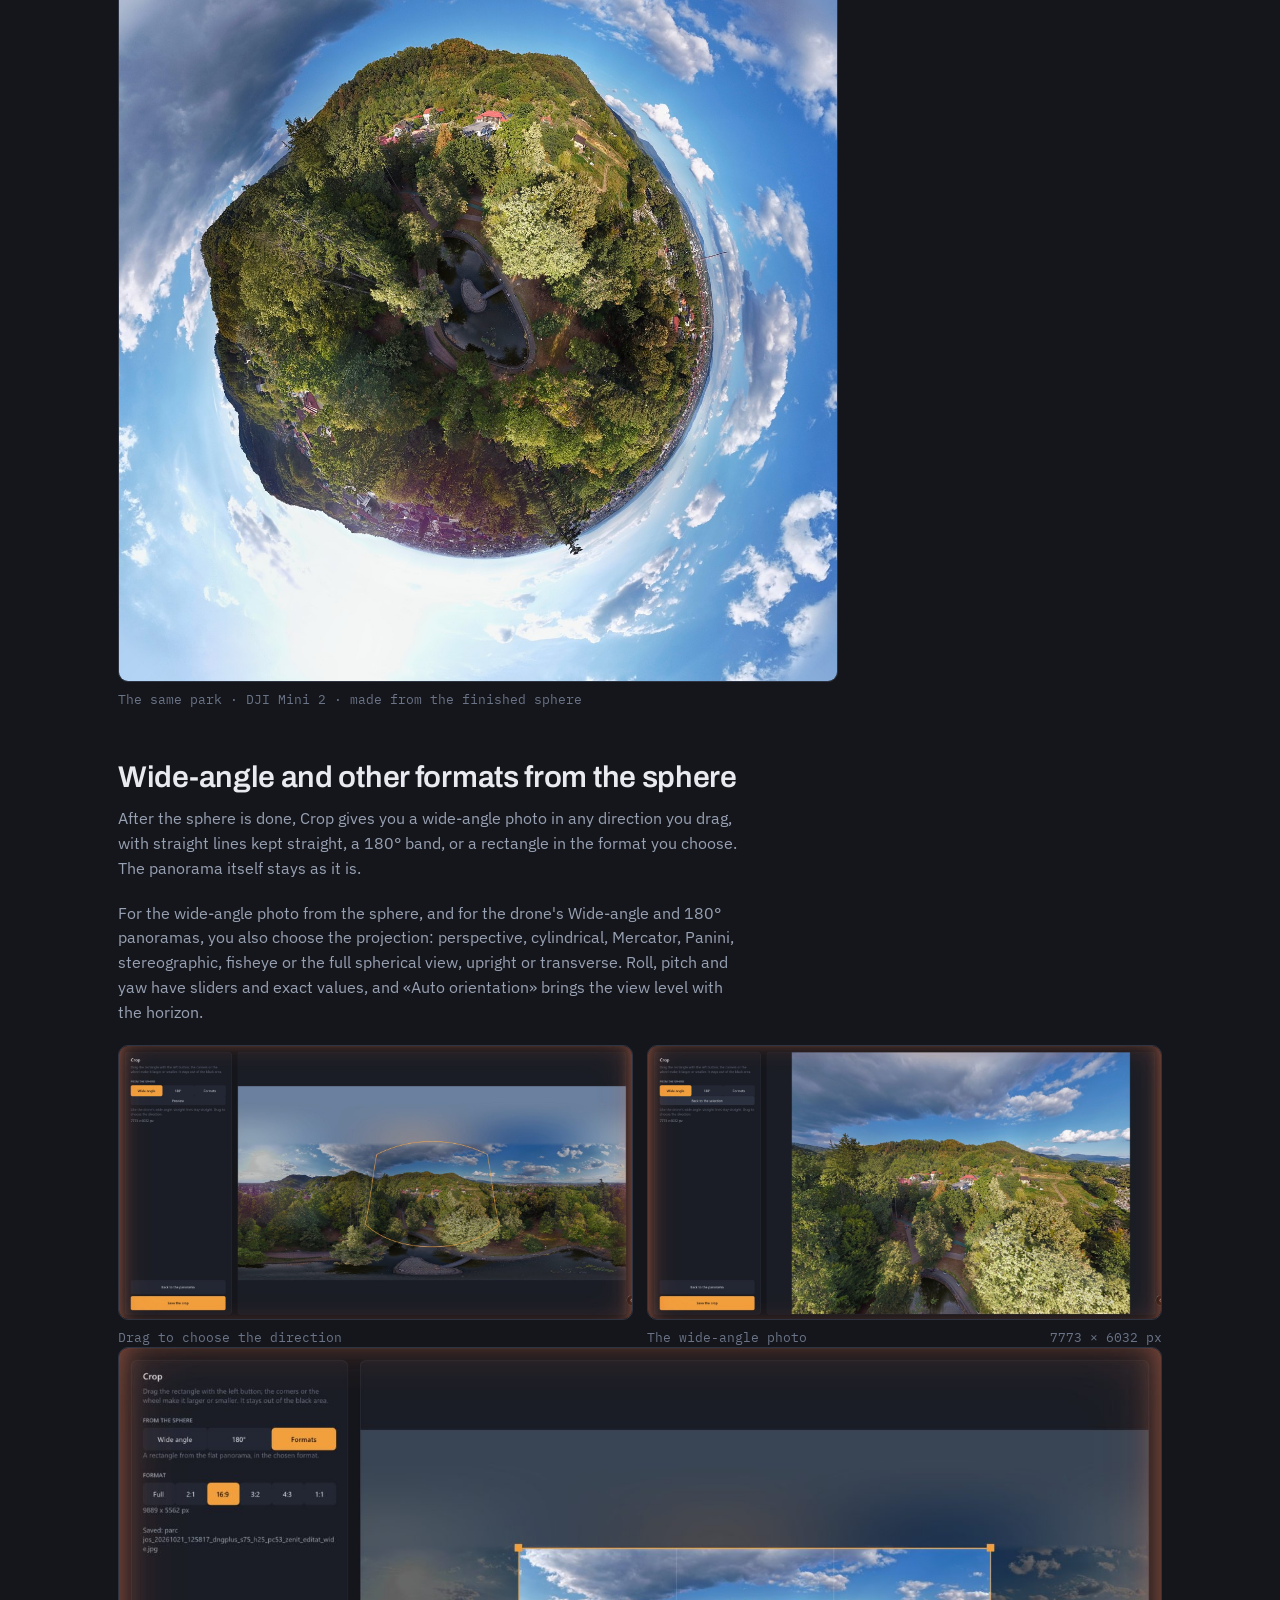
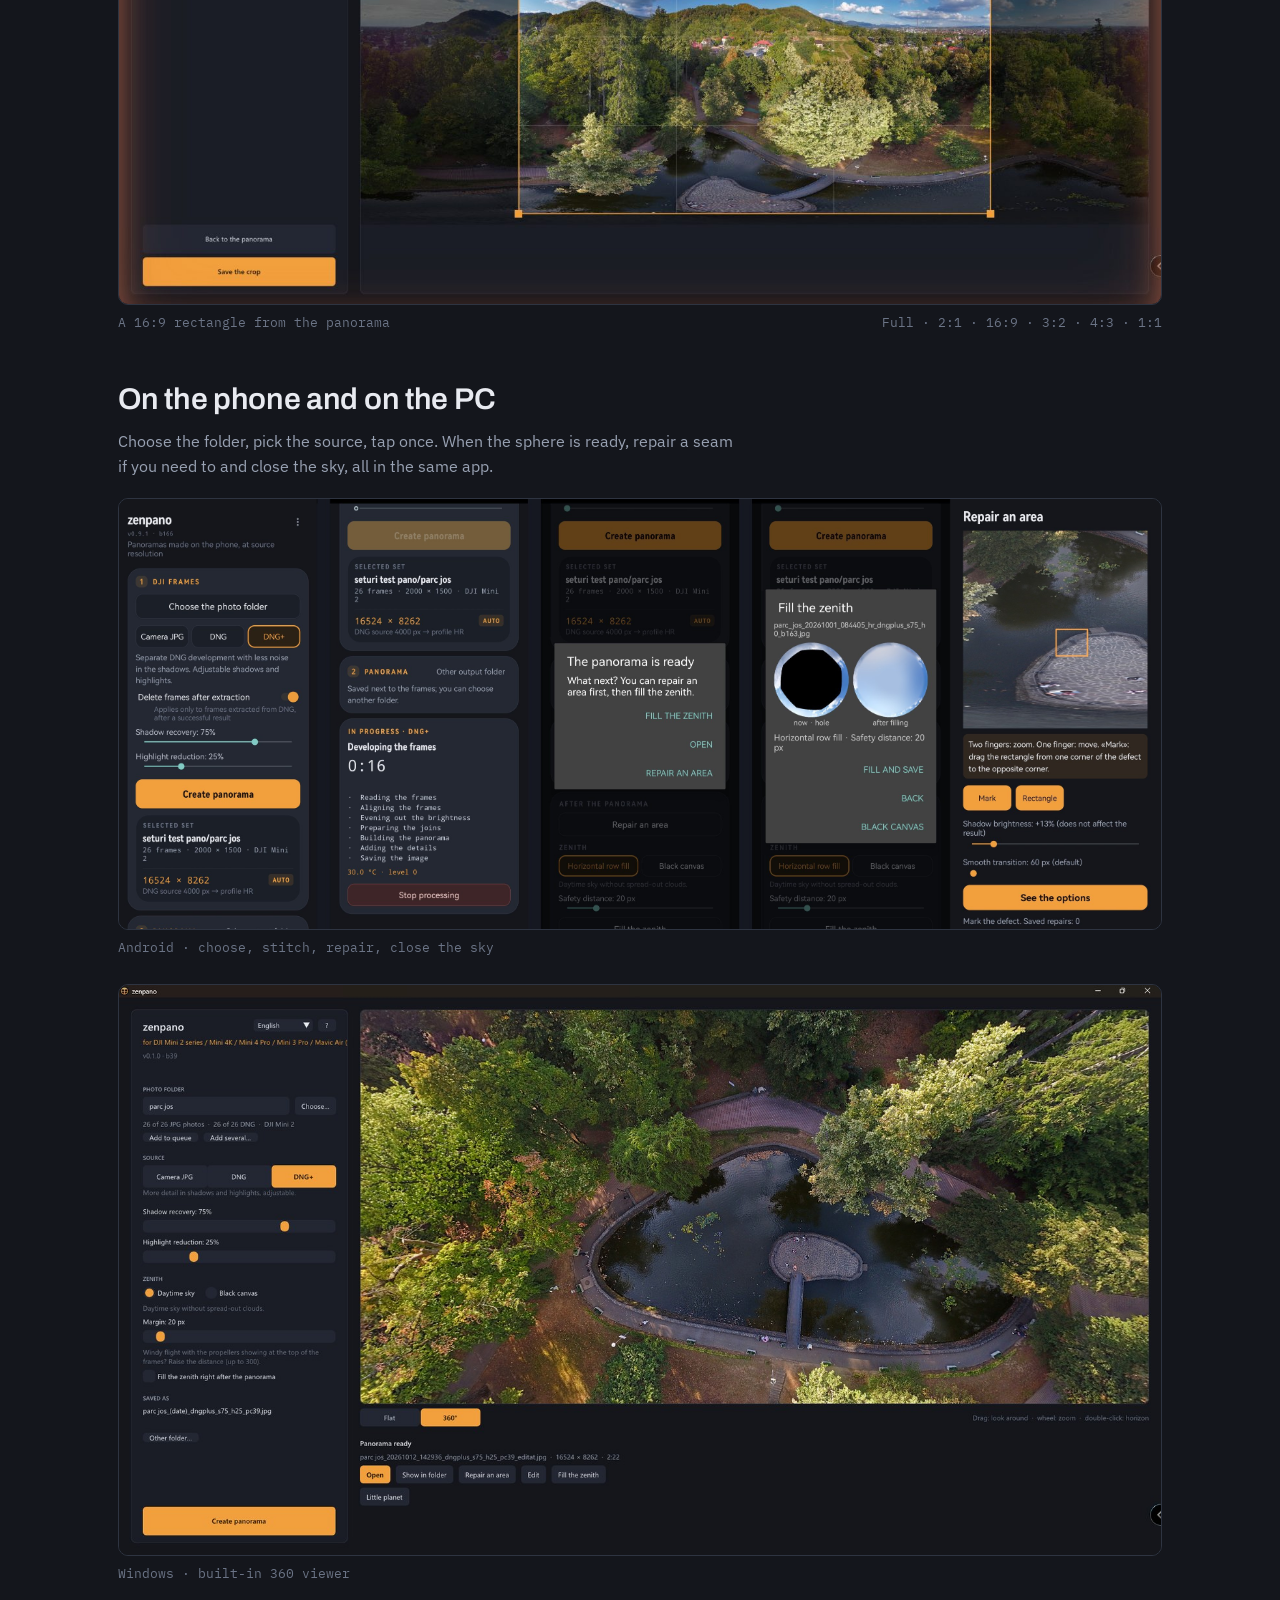
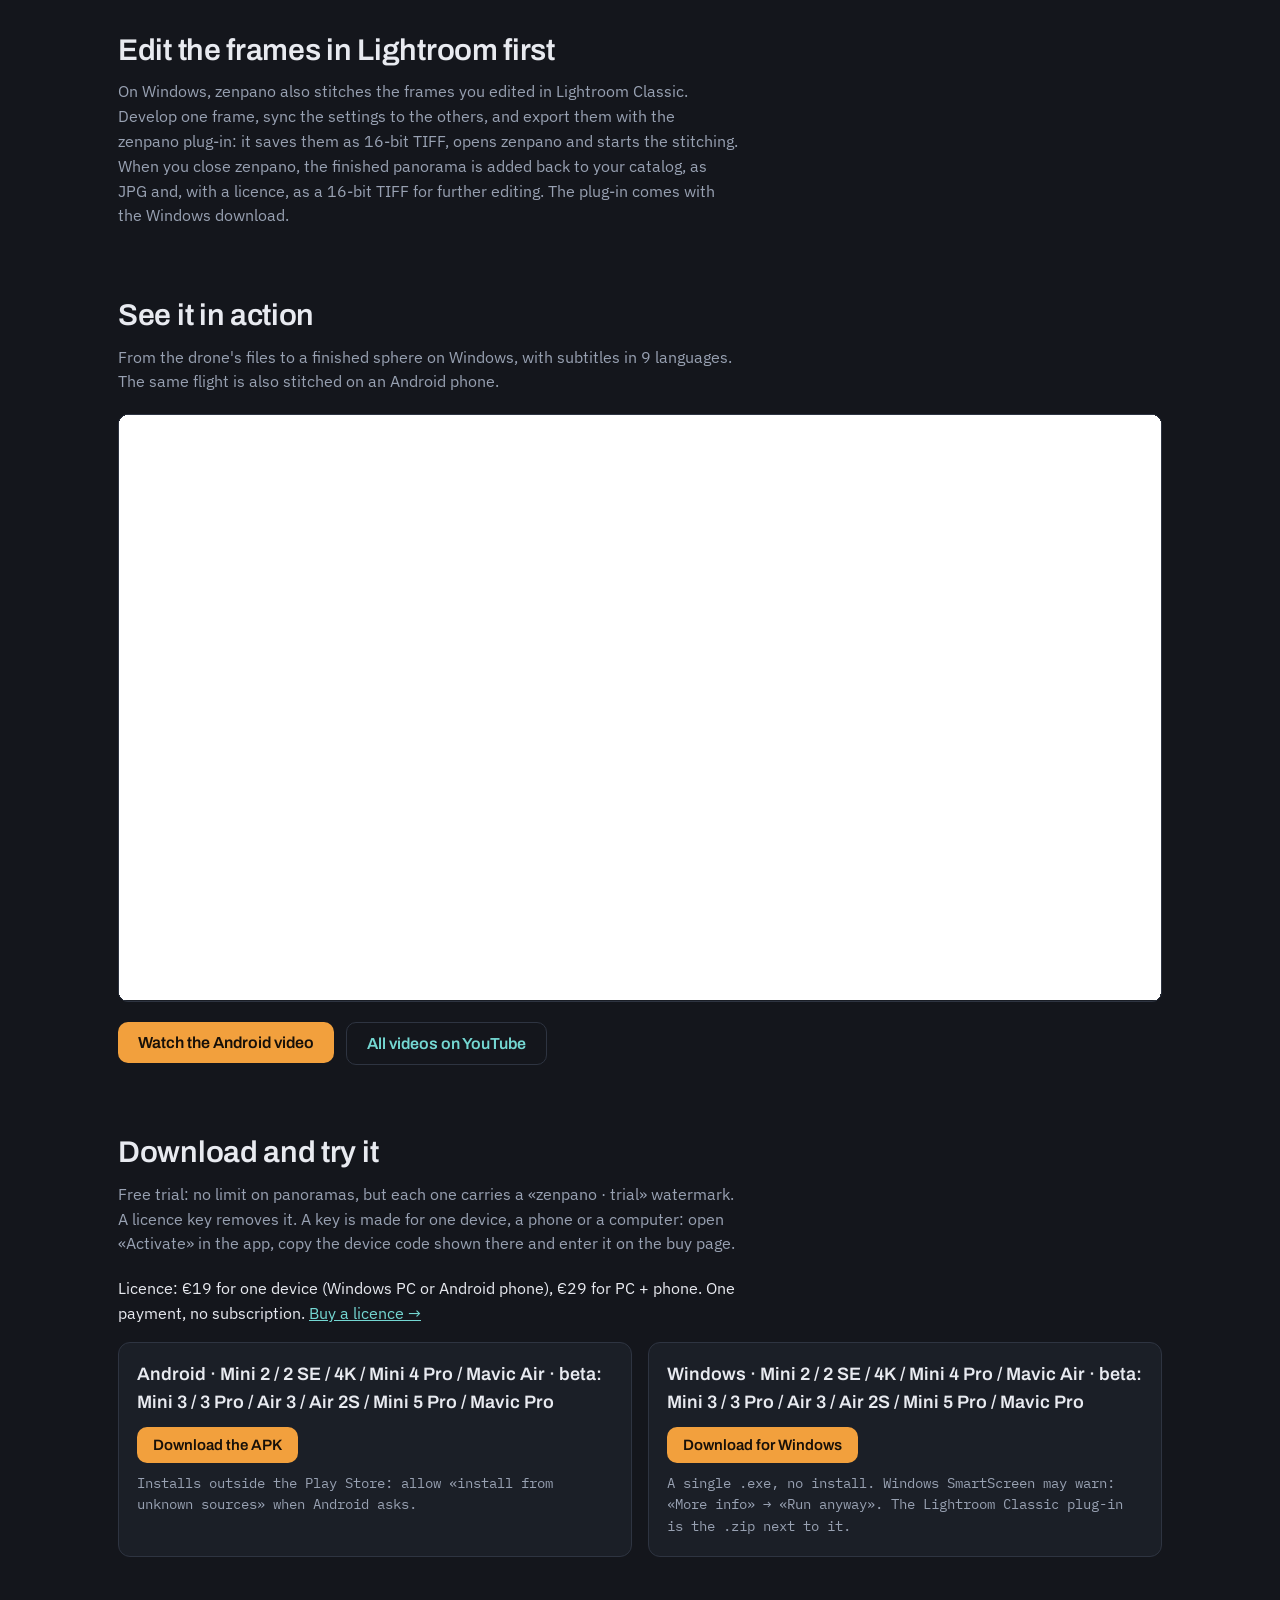
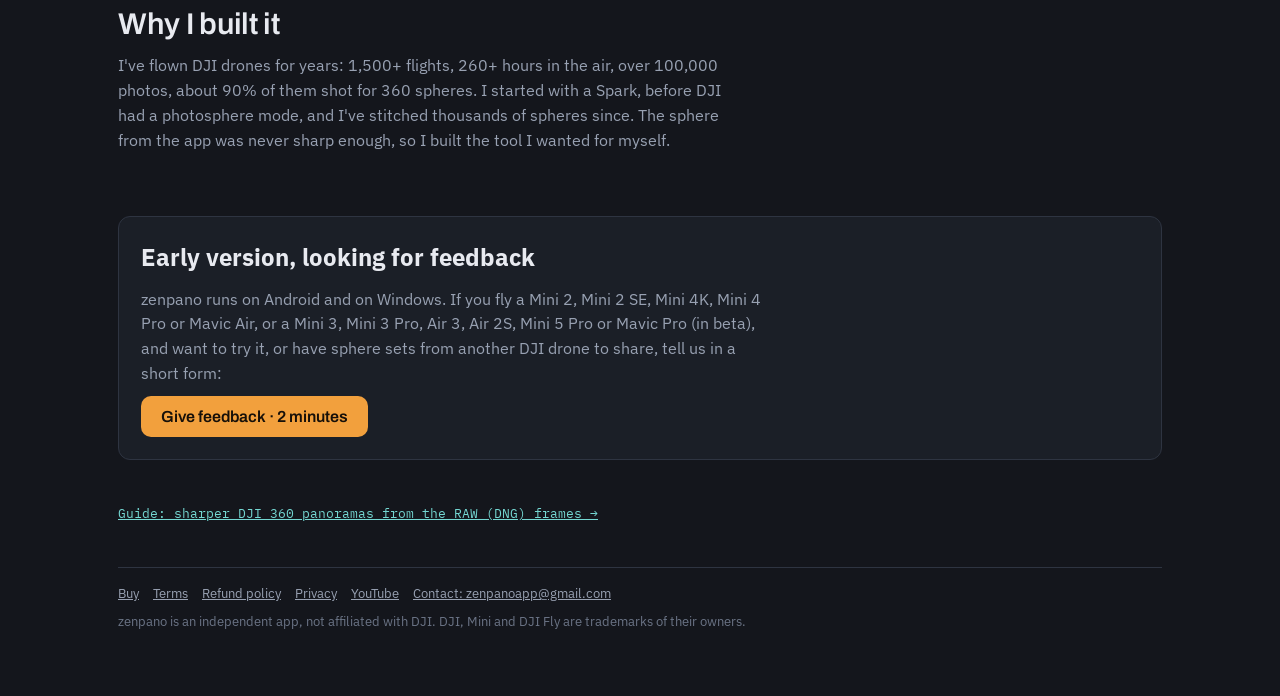
==== commit 8d4de366: "Home: new top panorama (autumn reservoir, Lightroom + plug-in), links to the 360 view on Kuula" ====
--- a/index.html
+++ b/index.html
@@ -48,6 +48,7 @@
   .kicker{font-family:var(--display); font-weight:600; font-size:12px; letter-spacing:.16em; text-transform:uppercase; color:var(--accent)}
   h1{font-family:var(--display); font-weight:700; font-size:clamp(30px,5.2vw,52px); line-height:1.08; letter-spacing:-.02em; margin:0; text-wrap:balance; max-width:20ch}
   .lede{color:var(--dim); font-size:17px; max-width:62ch; margin:0}
+  a.pano{display:block}
   .pano{border-radius:12px; overflow:hidden; border:1px solid var(--line); aspect-ratio:2/1; max-width:100%; background:var(--surface)}
   .pano img{display:block; width:100%; height:100%; object-fit:cover}
   .cap{font-family:var(--mono); font-size:12.5px; color:var(--faint); margin:0}
@@ -128,8 +129,8 @@
     <h1 data-t="h1">You don't need a newer drone: the full quality is already on your card</h1>
     <p class="lede" data-t="lede">For every sphere the drone also saves the original frames, as JPG and RAW (DNG). zenpano stitches them into a 360 sphere up to 16384 px wide instead of the 4096 px DJI Fly gives you, on your phone or your PC, in a few minutes.</p>
     <p class="herobtns"><a class="btn" href="#download" data-t="hb1">Free trial</a> <a class="btn ghost" href="dji-360-panorama.html" data-t="hb2">Why the DJI Fly sphere looks soft</a></p>
-    <div class="pano"><img src="img/pano.jpg" alt="360 panorama of a park with a lake, taken at 36 m, sky closed above"></div>
-    <p class="cap" data-t="cap1">Park, 36 m above ground · 26 DNG frames · 16384 × 8192 · made on the phone, cap closed</p>
+    <a class="pano" href="https://kuula.co/post/LjRVK" target="_blank" rel="noopener"><img src="img/pano_0425.jpg" width="2400" height="1200" alt="360 panorama of a reservoir in autumn: forested hills around still water, blue sky closed above"></a>
+    <p class="cap"><span data-t="cap1">DJI Mini 2 · 26 DNG frames edited in Lightroom Classic, stitched by zenpano through the plug-in · 16384 × 8192</span> · <a href="https://kuula.co/post/LjRVK" target="_blank" rel="noopener" data-t="cap2">Look around in 360 →</a></p>
   </div>
 
   <div class="facts">
@@ -368,7 +369,7 @@
     kt2: 'zenpano din JPG · 10752 px', kc: 'DJI Mini 2 · ambele variante zenpano editate doar în zenpano',
     shh: 'Lumină în umbre', shp: 'După apus, sfera din DJI Fly e cenușiu-închisă. Din cadrele DNG, zenpano ridică umbrele: acoperișurile, drumurile și culorile revin.', shc: 'Mini 2, după apus, același zbor',
     zh: 'Cerul de deasupra, fără elice', zp: 'Drona nu poate fotografia drept în sus. DJI Fly estompează golul; zenpano îl umple cu un cer potrivit și, pe vânt, lasă afară elicele care apar sus în cadre.', zc: 'Privind drept în sus · Mini 2, zi cu vânt, același zbor',
-    cap1: 'Parc, la 36 m · 26 de cadre DNG · 16384 × 8192 · făcută pe telefon, cu capacul închis',
+    cap1: 'DJI Mini 2 · 26 de cadre DNG editate în Lightroom Classic, lipite de zenpano prin plugin · 16384 × 8192', cap2: 'Privește în jur, în 360 →',
     f1h: 'De 4 ori rezoluția', f1: '16384 px lățime, din cadrele RAW (DNG) ale dronei.',
     f2h: 'Fără calculator', f2: 'Lipire, reparare de cusături, cerul închis: totul pe Android.',
     f3h: 'Cerul închis', f3: 'Gaura lăsată de dronă deasupra ei se umple, gata pentru orice viewer 360.',
